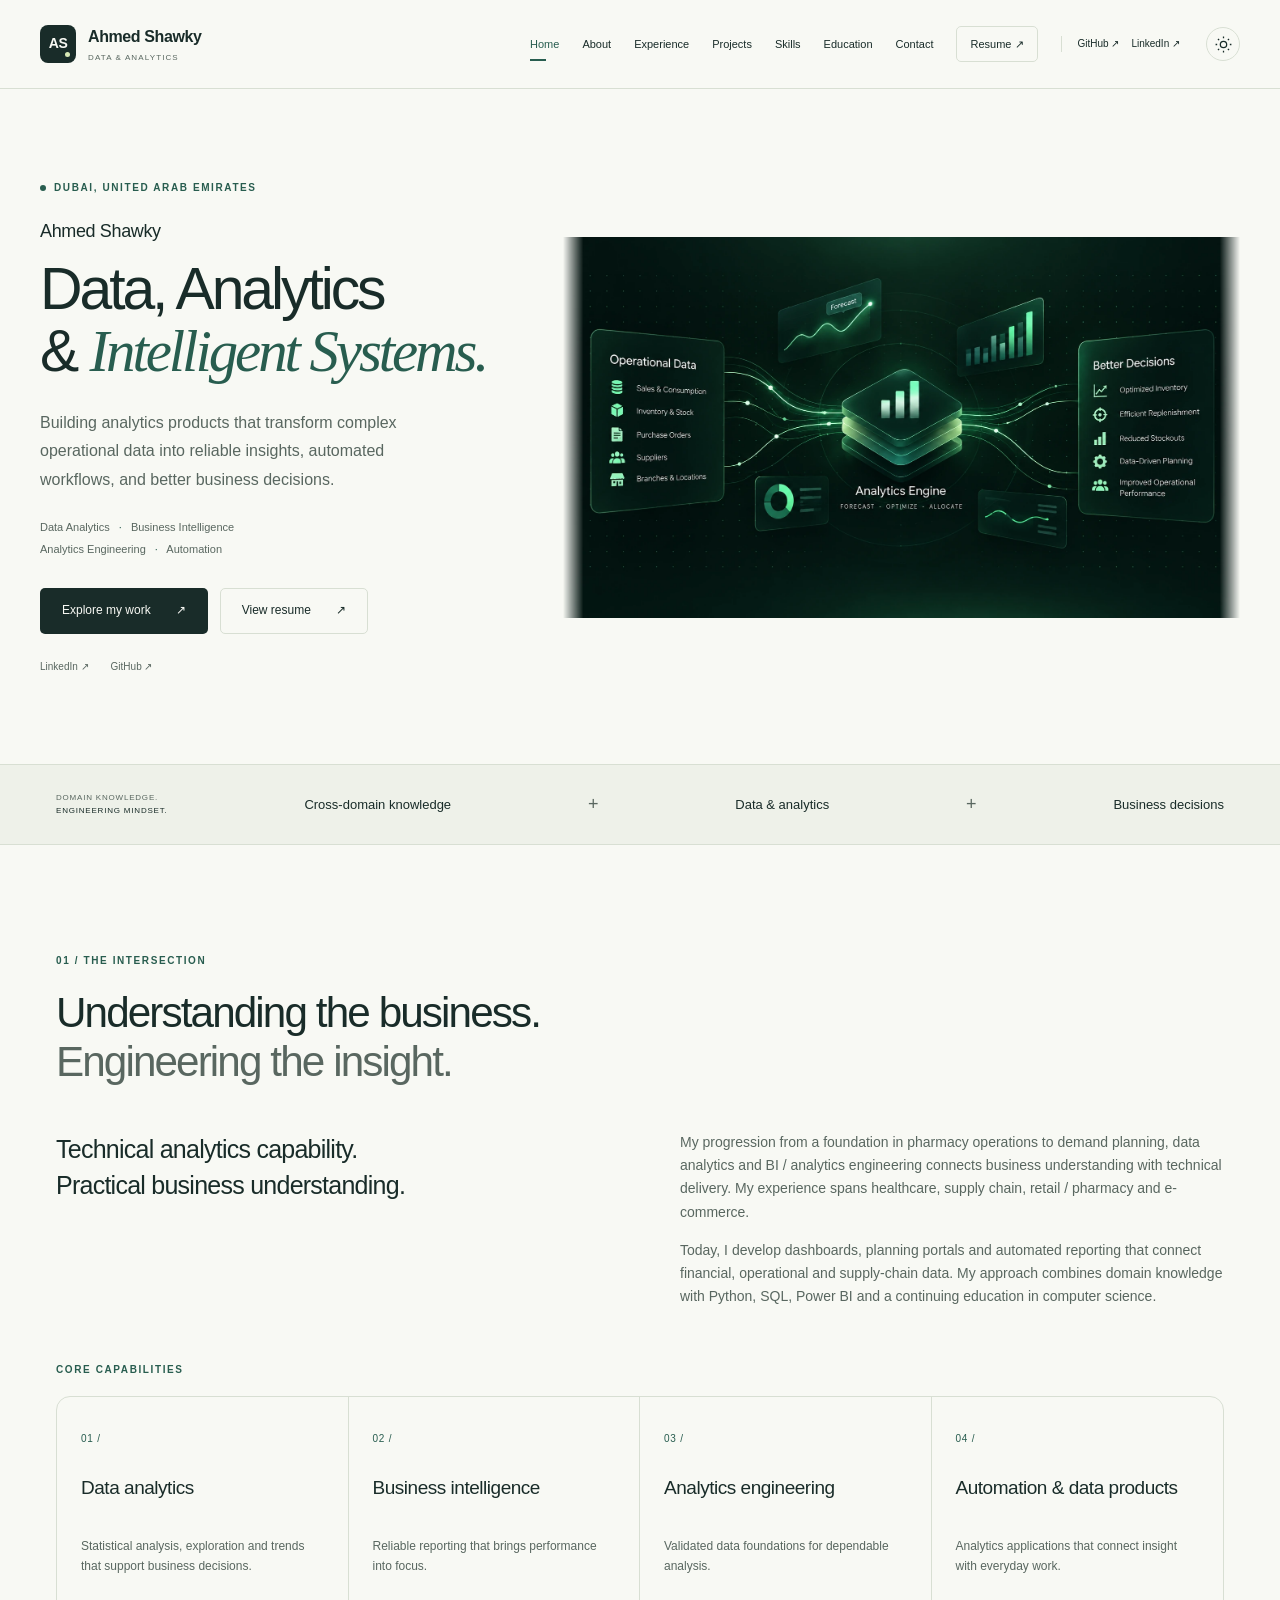
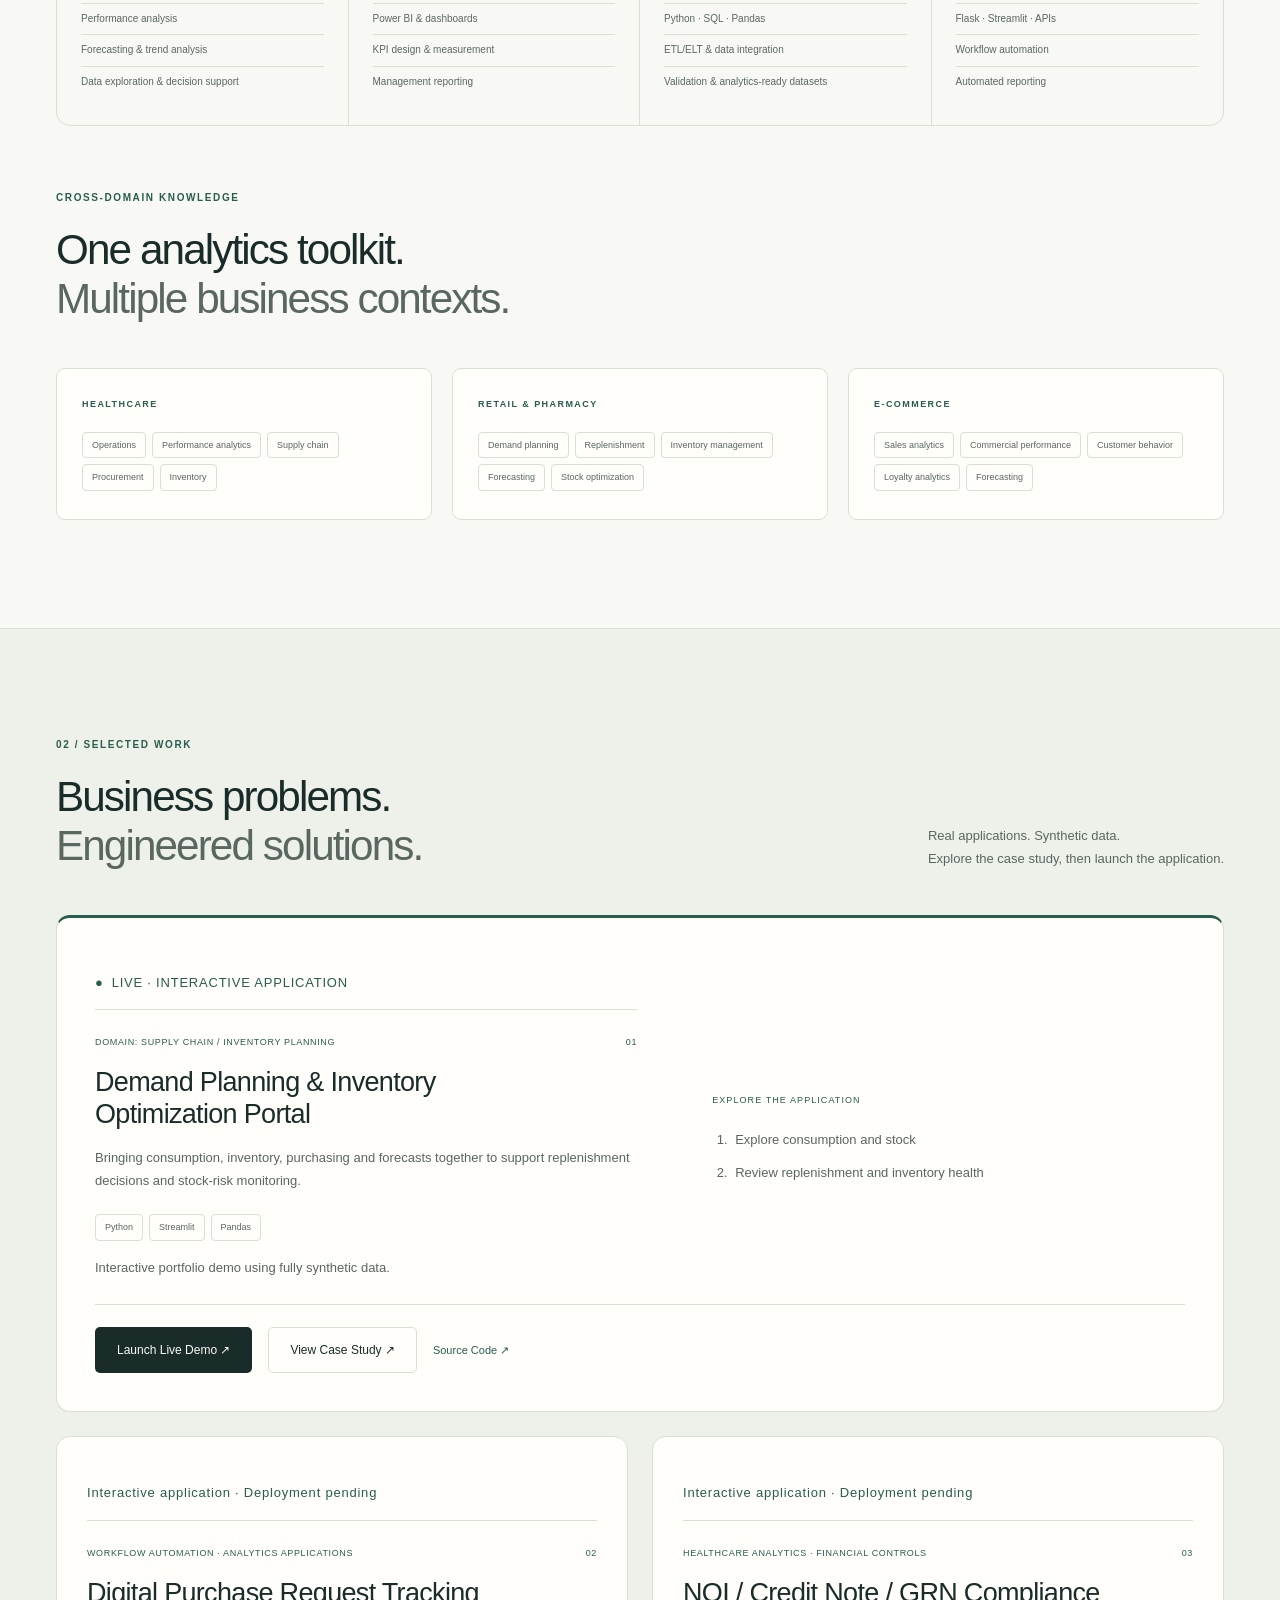
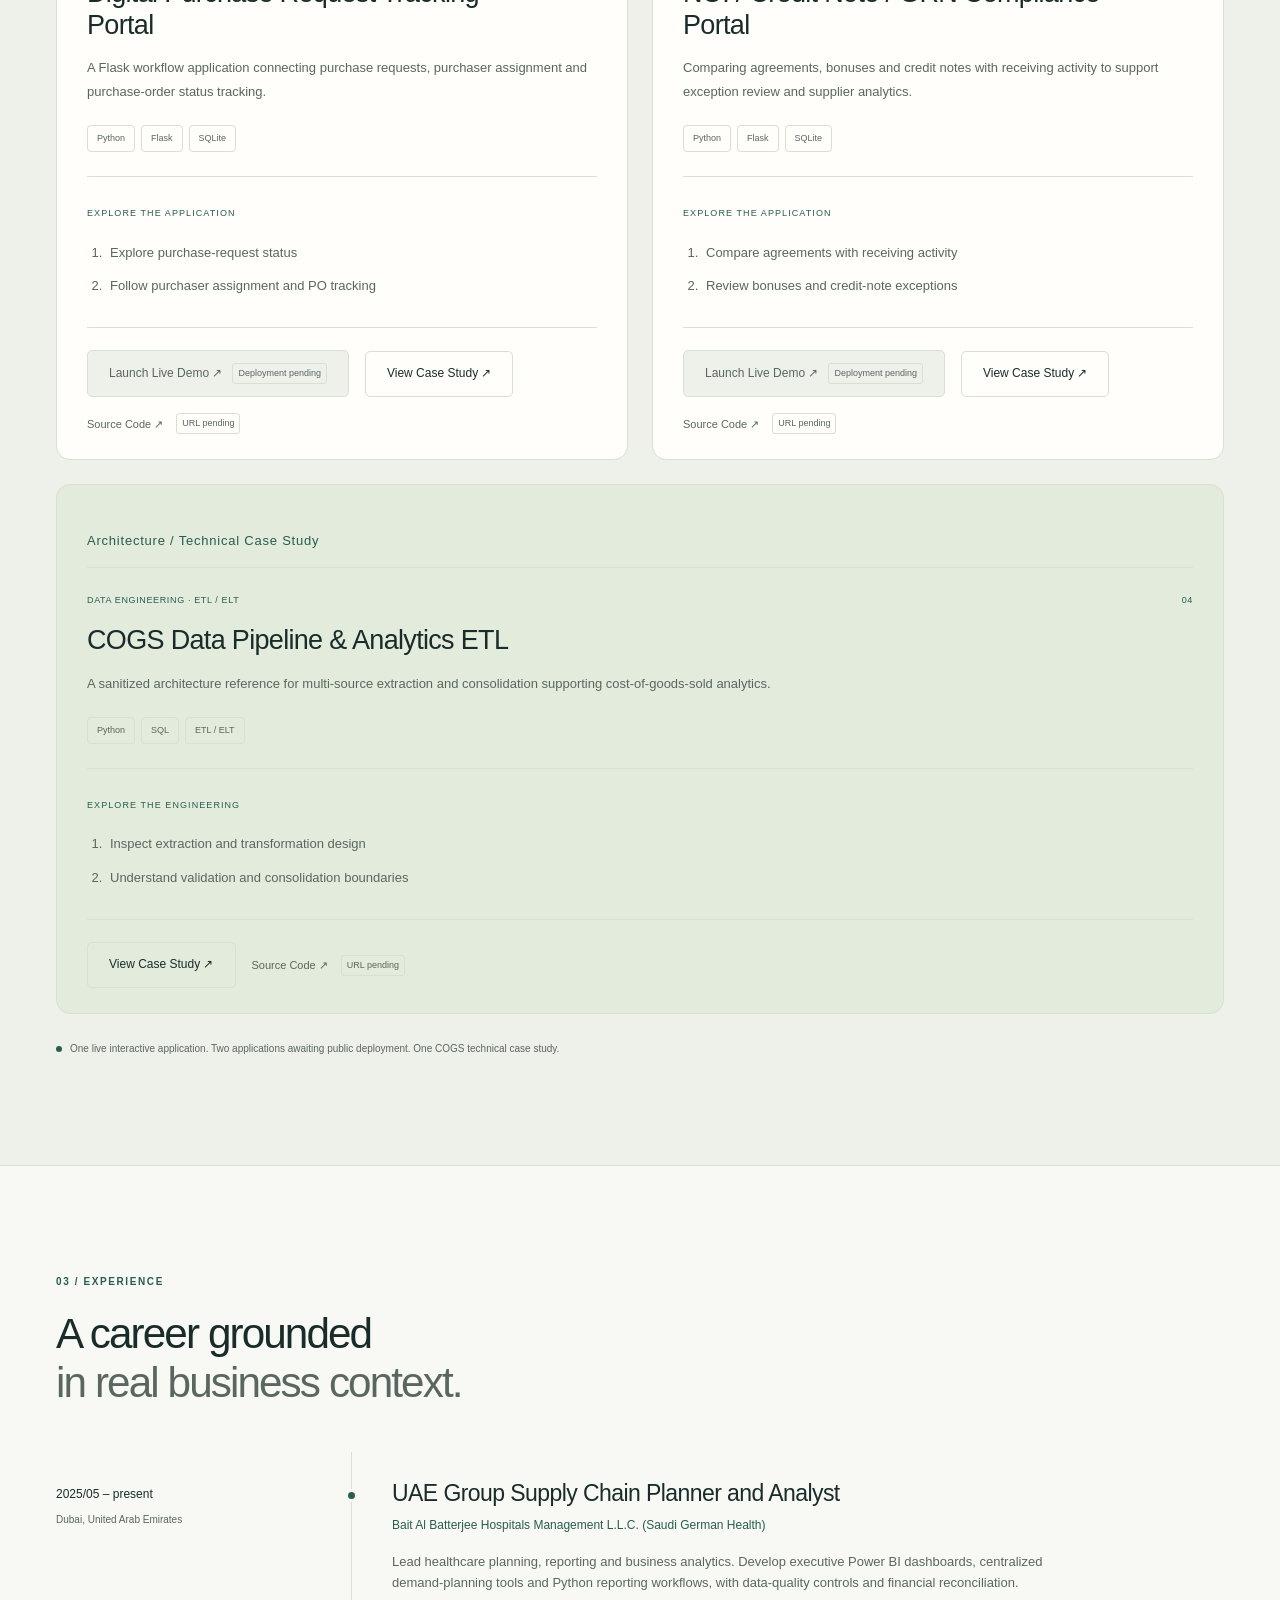
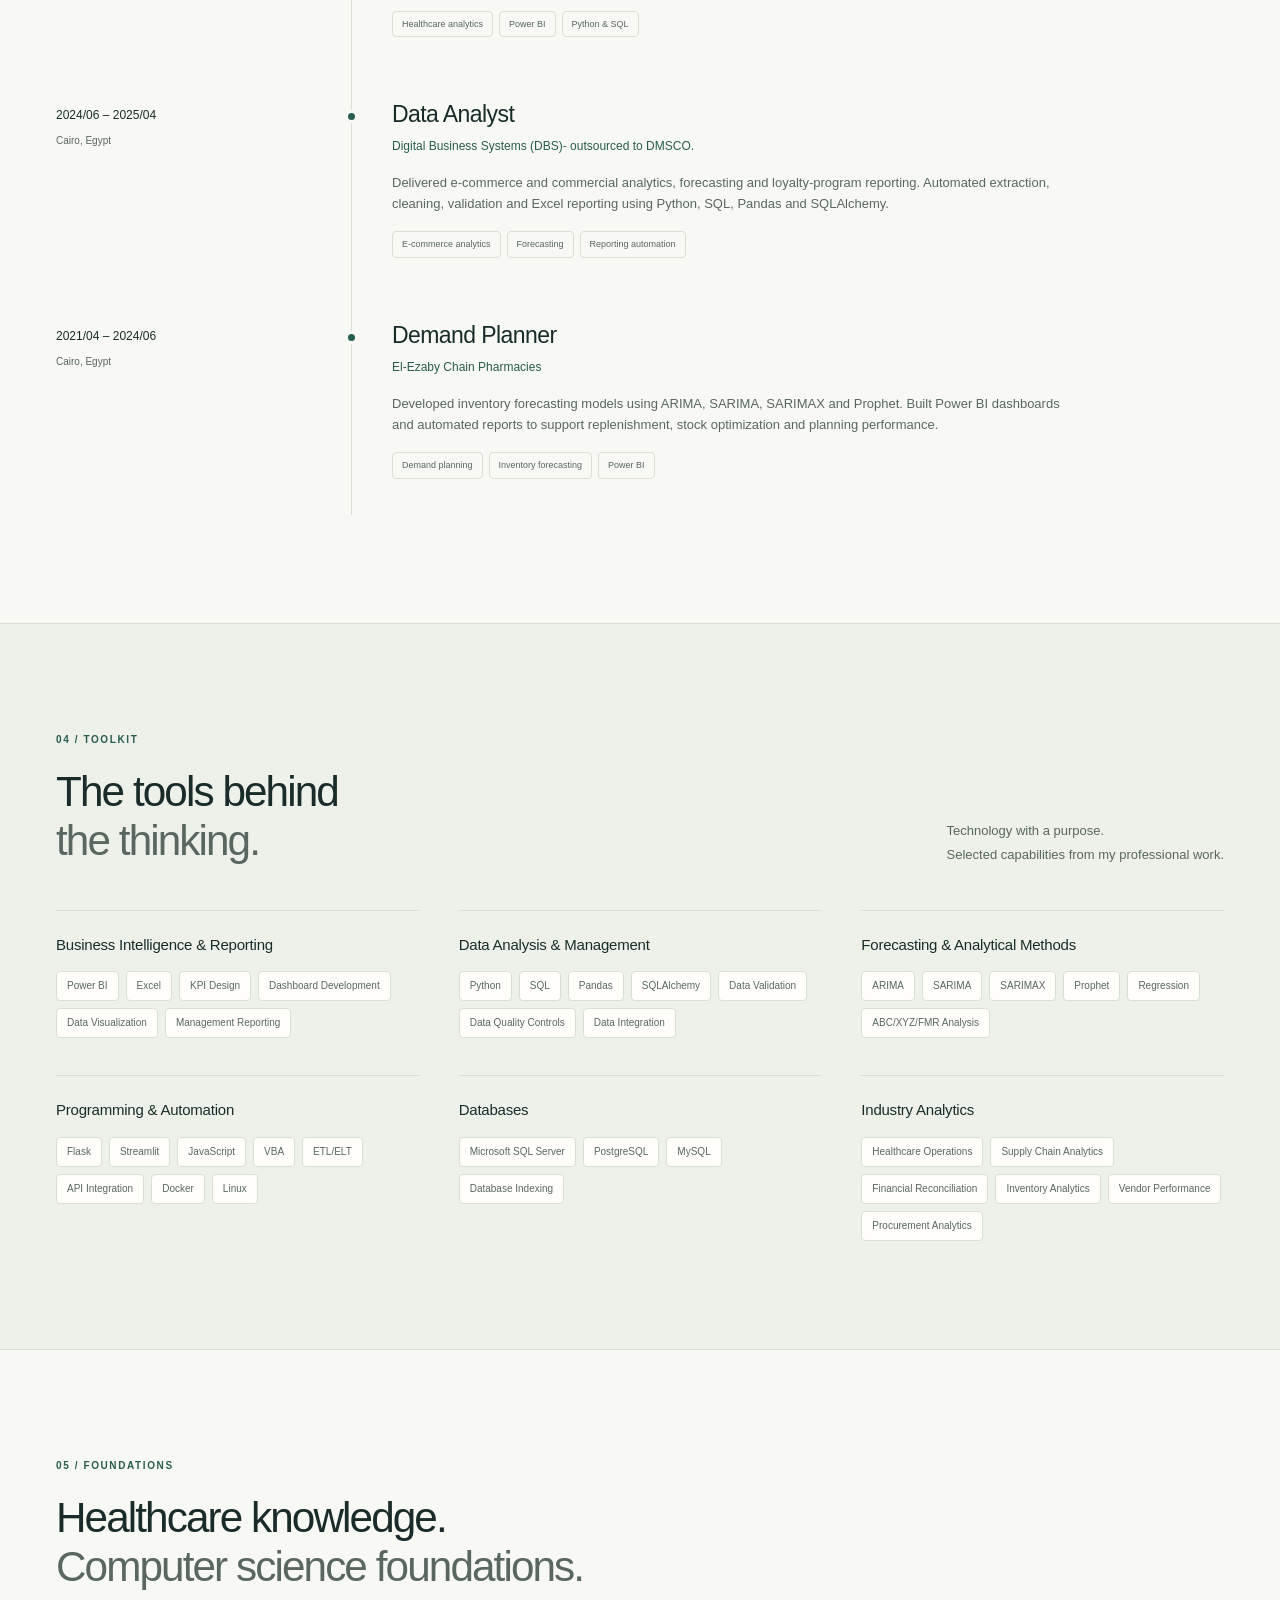
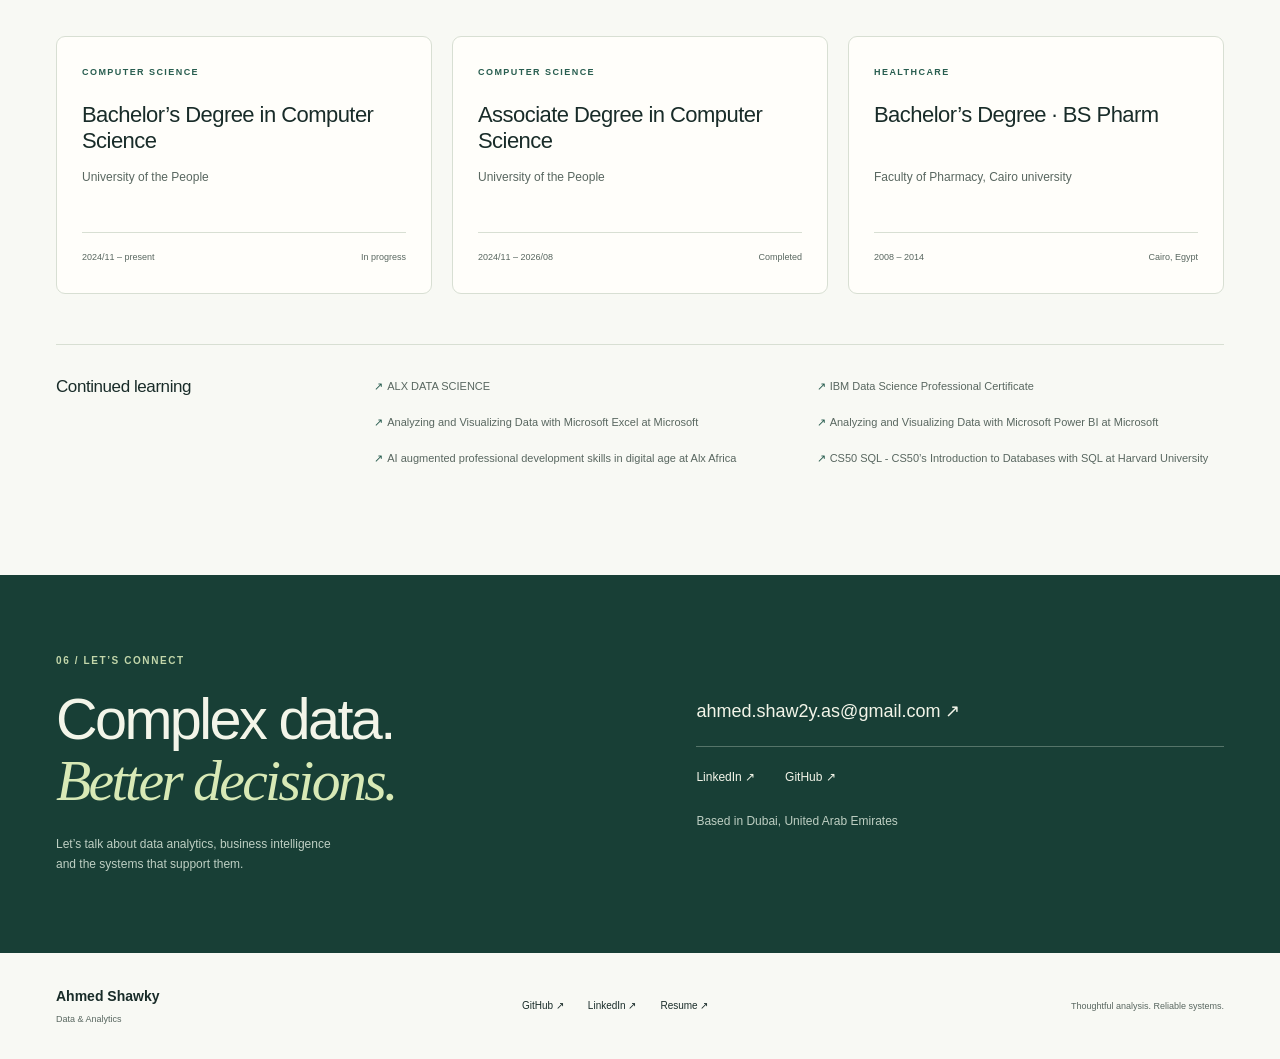
==== index.html @ 7a3a6484 "Initial public portfolio release" ====
<!doctype html>
<html lang="en"><head><meta charset="utf-8"><meta name="viewport" content="width=device-width, initial-scale=1"><meta name="color-scheme" content="light dark"><title>Ahmed Shawky | Data Analytics, BI &amp; Analytics Engineering</title><meta name="description" content="Data and analytics professional specializing in business intelligence, analytics engineering, automation and data products, with cross-domain experience across healthcare, supply chain, retail and e-commerce."><meta property="og:type" content="website"><meta property="og:title" content="Ahmed Shawky | Data Analytics, BI &amp; Analytics Engineering"><meta property="og:description" content="Data and analytics professional specializing in business intelligence, analytics engineering, automation and data products, with cross-domain experience across healthcare, supply chain, retail and e-commerce."><meta property="og:site_name" content="Ahmed Shawky — Data &amp; Analytics"><meta name="twitter:card" content="summary"><!-- Canonical and og:url are populated only when siteUrl is configured. --><link rel="icon" type="image/svg+xml" href="assets/images/favicon.svg"><link rel="stylesheet" href="assets/css/styles.css?v=hero-2"><script src="assets/js/config.js"></script><script src="assets/js/projects-config.js"></script><script defer src="assets/js/projects.js"></script><script src="assets/js/theme.js"></script><script defer src="assets/js/main.js"></script><noscript><style>@media(max-width:950px){.site-header{position:relative}.nav-wrap{flex-wrap:wrap;padding-block:16px}#primary-nav{display:flex;position:static;max-height:none;width:100%;border:0;padding:10px 0}.menu-toggle,.theme-toggle{display:none}}</style></noscript><link rel="canonical" href="https://ashaw2y1.github.io/ahmed-shawky-portfolio/"><meta property="og:url" content="https://ashaw2y1.github.io/ahmed-shawky-portfolio/"></head><body data-page="index.html"><a class="skip-link" href="#main">Skip to content</a><header class="site-header"><div class="nav-wrap"><a class="brand" href="index.html" aria-label="Ahmed Shawky home"><span class="brand-mark" aria-hidden="true">AS<span></span></span><span>Ahmed Shawky<span class="brand-caption">DATA &amp; ANALYTICS</span></span></a><button class="menu-toggle" aria-expanded="false" aria-controls="primary-nav">Menu <span aria-hidden="true">☰</span></button><nav id="primary-nav" aria-label="Main navigation"><a href="#home" data-nav="home">Home</a><a href="#about" data-nav="about">About</a><a href="#experience" data-nav="experience">Experience</a><a href="#projects" data-nav="projects">Projects</a><a href="#skills" data-nav="skills">Skills</a><a href="#education" data-nav="education">Education</a><a href="#contact" data-nav="contact">Contact</a><a class="nav-resume" href="assets/resume/Ahmed_Shawky.pdf" target="_blank" rel="noopener">Resume <span aria-hidden="true">↗</span><span class="sr-only"> (PDF, new tab)</span></a><div class="mobile-social"><a data-profile="github" href="https://github.com/ashaw2y1" target="_blank" rel="noopener noreferrer">GitHub ↗</a><a data-profile="linkedin" href="https://www.linkedin.com/in/ashaw2y/" target="_blank" rel="noopener noreferrer">LinkedIn ↗</a></div></nav><button class="theme-toggle" aria-label="Switch to dark mode" title="Switch to dark mode"><svg viewBox="0 0 24 24" width="19" height="19" fill="none" stroke="currentColor" stroke-width="1.6" aria-hidden="true"><circle cx="12" cy="12" r="4"/><path d="M12 2v2m0 16v2M2 12h2m16 0h2M5 5l1.5 1.5m11 11L19 19M5 19l1.5-1.5m11-11L19 5"/></svg></button></div></header><main id="main"><section id="home" class="hero container"><div class="hero-copy"><p class="eyebrow"><span></span> DUBAI, UNITED ARAB EMIRATES</p><h1>Ahmed Shawky<span>Data, Analytics<br>&amp; <em>Intelligent Systems.</em></span></h1><p class="hero-description">Building analytics products that transform complex operational data into reliable insights, automated workflows, and better business decisions.</p><p class="hero-specialties">Data Analytics <span>·</span> Business Intelligence<br>Analytics Engineering <span>·</span> Automation</p><div class="button-row"><a class="button primary" href="#projects">Explore my work <span aria-hidden="true">↗</span></a><a class="button secondary" href="assets/resume/Ahmed_Shawky.pdf" target="_blank" rel="noopener">View resume <span aria-hidden="true">↗</span><span class="sr-only"> (PDF, new tab)</span></a></div><div class="hero-social"><a data-profile="linkedin" href="https://www.linkedin.com/in/ashaw2y/" target="_blank" rel="noopener noreferrer">LinkedIn ↗</a><a data-profile="github" href="https://github.com/ashaw2y1" target="_blank" rel="noopener noreferrer">GitHub ↗</a></div></div><figure class="signal-panel analytics-visual"><img src="assets/images/analytics-engine-hero.webp" width="1672" height="941" alt="Operational data flowing through an analytics engine into forecasting, inventory optimization and better business decisions." decoding="async" fetchpriority="high"></figure></section><div class="focus-strip"><div class="container"><span>DOMAIN KNOWLEDGE.<br><strong>ENGINEERING MINDSET.</strong></span><p>Cross-domain knowledge</p><i>+</i><p>Data &amp; analytics</p><i>+</i><p>Business decisions</p></div></div>
<section id="about" class="section container"><div class="section-heading"><p class="eyebrow">01 / THE INTERSECTION</p><h2>Understanding the business.<br><span>Engineering the insight.</span></h2></div><div class="about-grid"><p class="lead">Technical analytics capability. Practical business understanding.</p><div><p>My progression from a foundation in pharmacy operations to demand planning, data analytics and BI / analytics engineering connects business understanding with technical delivery. My experience spans healthcare, supply chain, retail / pharmacy and e-commerce.</p><p>Today, I develop dashboards, planning portals and automated reporting that connect financial, operational and supply-chain data. My approach combines domain knowledge with Python, SQL, Power BI and a continuing education in computer science.</p></div></div><p class="eyebrow capability-label">CORE CAPABILITIES</p><div class="expertise-grid"><article class="expertise-card reveal"><span class="card-number">01 /</span><h3>Data analytics</h3><p>Statistical analysis, exploration and trends that support business decisions.</p><ul><li>Performance analysis</li><li>Forecasting & trend analysis</li><li>Data exploration & decision support</li></ul></article><article class="expertise-card reveal"><span class="card-number">02 /</span><h3>Business intelligence</h3><p>Reliable reporting that brings performance into focus.</p><ul><li>Power BI & dashboards</li><li>KPI design & measurement</li><li>Management reporting</li></ul></article><article class="expertise-card reveal"><span class="card-number">03 /</span><h3>Analytics engineering</h3><p>Validated data foundations for dependable analysis.</p><ul><li>Python · SQL · Pandas</li><li>ETL/ELT & data integration</li><li>Validation & analytics-ready datasets</li></ul></article><article class="expertise-card reveal"><span class="card-number">04 /</span><h3>Automation & data products</h3><p>Analytics applications that connect insight with everyday work.</p><ul><li>Flask · Streamlit · APIs</li><li>Workflow automation</li><li>Automated reporting</li></ul></article></div><div class="domain-section"><div class="section-heading"><p class="eyebrow">CROSS-DOMAIN KNOWLEDGE</p><h2>One analytics toolkit.<br><span>Multiple business contexts.</span></h2></div><div class="domain-grid"><article class="education-card reveal"><p class="eyebrow">Healthcare</p><ul class="tags" aria-label="Domain experience"><li>Operations</li><li>Performance analytics</li><li>Supply chain</li><li>Procurement</li><li>Inventory</li></ul></article><article class="education-card reveal"><p class="eyebrow">Retail &amp; pharmacy</p><ul class="tags" aria-label="Domain experience"><li>Demand planning</li><li>Replenishment</li><li>Inventory management</li><li>Forecasting</li><li>Stock optimization</li></ul></article><article class="education-card reveal"><p class="eyebrow">E-commerce</p><ul class="tags" aria-label="Domain experience"><li>Sales analytics</li><li>Commercial performance</li><li>Customer behavior</li><li>Loyalty analytics</li><li>Forecasting</li></ul></article></div></div></section><section id="projects" class="section work-section"><div class="container"><div class="section-heading heading-row"><div><p class="eyebrow">02 / SELECTED WORK</p><h2>Business problems.<br><span>Engineered solutions.</span></h2></div><p>Real applications. Synthetic data.<br>Explore the case study, then launch the application.</p></div><div class="project-grid"><article data-project="demandPlanning" class="project-card featured reveal"><div class="project-copy"><p class="demo-label" data-demo-status>LIVE · INTERACTIVE APPLICATION</p><div class="project-meta"><span>Domain: Supply chain / Inventory planning</span><span>01</span></div><h3><a data-project-name href="projects/demand-planning.html">Demand Planning & Inventory Optimization Portal</a></h3><p>Bringing consumption, inventory, purchasing and forecasts together to support replenishment decisions and stock-risk monitoring.</p><ul data-project-tech class="tags" aria-label="Technologies"><li>Python</li><li>Pandas</li><li>Streamlit</li><li>SQL</li></ul><div class="try-workflow"><span>EXPLORE THE APPLICATION</span><ol><li>Explore consumption and stock</li><li>Review replenishment and inventory health</li></ol></div><p class="availability-note">Interactive portfolio demo using fully synthetic data.</p><div class="demo-actions"><a class="button primary demo-launch" data-demo-launch aria-disabled="true" role="link" tabindex="0">Launch Live Demo <span class="pending">Deployment pending</span></a><a class="button secondary" href="projects/demand-planning.html">View Case Study ↗</a><a class="text-link" data-source-link aria-disabled="true" role="link" tabindex="0">Source Code <span class="pending">URL pending</span></a></div></div></article><article data-project="digitalPR" class="project-card  reveal"><div class="project-copy"><p class="demo-label" data-demo-status>Interactive application · Deployment pending</p><div class="project-meta"><span>Workflow automation · Analytics applications</span><span>02</span></div><h3><a data-project-name href="projects/digital-pr-tracker.html">Digital Purchase Request Tracking Portal</a></h3><p>A Flask workflow application connecting purchase requests, purchaser assignment and purchase-order status tracking.</p><ul data-project-tech class="tags" aria-label="Technologies"><li>Python</li><li>Flask</li><li>SQLAlchemy</li><li>SQLite demo</li></ul><div class="try-workflow"><span>EXPLORE THE APPLICATION</span><ol><li>Explore purchase-request status</li><li>Follow purchaser assignment and PO tracking</li></ol></div><div class="demo-actions"><a class="button primary demo-launch" data-demo-launch aria-disabled="true" role="link" tabindex="0">Launch Live Demo <span class="pending">Deployment pending</span></a><a class="button secondary" href="projects/digital-pr-tracker.html">View Case Study ↗</a><a class="text-link" data-source-link aria-disabled="true" role="link" tabindex="0">Source Code <span class="pending">URL pending</span></a></div></div></article><article data-project="noiPortal" class="project-card  reveal"><div class="project-copy"><p class="demo-label" data-demo-status>Interactive application · Deployment pending</p><div class="project-meta"><span>Healthcare analytics · Financial controls</span><span>03</span></div><h3><a data-project-name href="projects/noi-portal.html">NOI / Credit Note / GRN Compliance Portal</a></h3><p>Comparing agreements, bonuses and credit notes with receiving activity to support exception review and supplier analytics.</p><ul data-project-tech class="tags" aria-label="Technologies"><li>Python</li><li>Flask</li><li>SQL</li><li>SQLite demo</li></ul><div class="try-workflow"><span>EXPLORE THE APPLICATION</span><ol><li>Compare agreements with receiving activity</li><li>Review bonuses and credit-note exceptions</li></ol></div><div class="demo-actions"><a class="button primary demo-launch" data-demo-launch aria-disabled="true" role="link" tabindex="0">Launch Live Demo <span class="pending">Deployment pending</span></a><a class="button secondary" href="projects/noi-portal.html">View Case Study ↗</a><a class="text-link" data-source-link aria-disabled="true" role="link" tabindex="0">Source Code <span class="pending">URL pending</span></a></div></div></article><article data-project="cogsPipeline" class="project-card  reveal"><div class="project-copy"><p class="demo-label" data-demo-status>Architecture / Technical Case Study</p><div class="project-meta"><span>Data engineering · ETL / ELT</span><span>04</span></div><h3><a data-project-name href="projects/cogs-etl-pipeline.html">COGS Data Pipeline & Analytics ETL</a></h3><p>A sanitized architecture reference for multi-source extraction and consolidation supporting cost-of-goods-sold analytics.</p><ul data-project-tech class="tags" aria-label="Technologies"><li>Python</li><li>SQL Server</li><li>ETL / ELT</li></ul><div class="try-workflow"><span>EXPLORE THE ENGINEERING</span><ol><li>Inspect extraction and transformation design</li><li>Understand validation and consolidation boundaries</li></ol></div><div class="demo-actions"><a class="button primary demo-launch" data-demo-launch hidden aria-disabled="true" role="link" tabindex="0">Launch Live Demo <span class="pending">Deployment pending</span></a><a class="button secondary" href="projects/cogs-etl-pipeline.html">View Case Study ↗</a><a class="text-link" data-source-link aria-disabled="true" role="link" tabindex="0">Source Code <span class="pending">URL pending</span></a></div></div></article></div><p class="work-note"><span class="status-dot"></span> One live interactive application. Two applications awaiting public deployment. One COGS technical case study.</p></div></section>
<section id="experience" class="section container"><div class="section-heading"><p class="eyebrow">03 / EXPERIENCE</p><h2>A career grounded<br><span>in real business context.</span></h2></div><div class="timeline"><article class="timeline-item reveal"><div class="timeline-date">2025/05 – present<span>Dubai, United Arab Emirates</span></div><div class="timeline-content"><h3>UAE Group Supply Chain Planner and Analyst</h3><p class="employer">Bait Al Batterjee Hospitals Management L.L.C. (Saudi German Health)</p><p>Lead healthcare planning, reporting and business analytics. Develop executive Power BI dashboards, centralized demand-planning tools and Python reporting workflows, with data-quality controls and financial reconciliation.</p><ul class="tags" aria-label="Technologies"><li>Healthcare analytics</li><li>Power BI</li><li>Python &amp; SQL</li></ul></div></article><article class="timeline-item reveal"><div class="timeline-date">2024/06 – 2025/04<span>Cairo, Egypt</span></div><div class="timeline-content"><h3>Data Analyst</h3><p class="employer">Digital Business Systems (DBS)- outsourced to DMSCO.</p><p>Delivered e-commerce and commercial analytics, forecasting and loyalty-program reporting. Automated extraction, cleaning, validation and Excel reporting using Python, SQL, Pandas and SQLAlchemy.</p><ul class="tags" aria-label="Technologies"><li>E-commerce analytics</li><li>Forecasting</li><li>Reporting automation</li></ul></div></article><article class="timeline-item reveal"><div class="timeline-date">2021/04 – 2024/06<span>Cairo, Egypt</span></div><div class="timeline-content"><h3>Demand Planner</h3><p class="employer">El-Ezaby Chain Pharmacies</p><p>Developed inventory forecasting models using ARIMA, SARIMA, SARIMAX and Prophet. Built Power BI dashboards and automated reports to support replenishment, stock optimization and planning performance.</p><ul class="tags" aria-label="Technologies"><li>Demand planning</li><li>Inventory forecasting</li><li>Power BI</li></ul></div></article></div></section><section id="skills" class="section skills-section"><div class="container"><div class="section-heading heading-row"><div><p class="eyebrow">04 / TOOLKIT</p><h2>The tools behind<br><span>the thinking.</span></h2></div><p>Technology with a purpose.<br>Selected capabilities from my professional work.</p></div><div class="skills-grid"><article class="skill-group"><h3>Business Intelligence &amp; Reporting</h3><ul class="tags" aria-label="Technologies"><li>Power BI</li><li>Excel</li><li>KPI Design</li><li>Dashboard Development</li><li>Data Visualization</li><li>Management Reporting</li></ul></article><article class="skill-group"><h3>Data Analysis &amp; Management</h3><ul class="tags" aria-label="Technologies"><li>Python</li><li>SQL</li><li>Pandas</li><li>SQLAlchemy</li><li>Data Validation</li><li>Data Quality Controls</li><li>Data Integration</li></ul></article><article class="skill-group"><h3>Forecasting &amp; Analytical Methods</h3><ul class="tags" aria-label="Technologies"><li>ARIMA</li><li>SARIMA</li><li>SARIMAX</li><li>Prophet</li><li>Regression</li><li>ABC/XYZ/FMR Analysis</li></ul></article><article class="skill-group"><h3>Programming &amp; Automation</h3><ul class="tags" aria-label="Technologies"><li>Flask</li><li>Streamlit</li><li>JavaScript</li><li>VBA</li><li>ETL/ELT</li><li>API Integration</li><li>Docker</li><li>Linux</li></ul></article><article class="skill-group"><h3>Databases</h3><ul class="tags" aria-label="Technologies"><li>Microsoft SQL Server</li><li>PostgreSQL</li><li>MySQL</li><li>Database Indexing</li></ul></article><article class="skill-group"><h3>Industry Analytics</h3><ul class="tags" aria-label="Technologies"><li>Healthcare Operations</li><li>Supply Chain Analytics</li><li>Financial Reconciliation</li><li>Inventory Analytics</li><li>Vendor Performance</li><li>Procurement Analytics</li></ul></article></div></div></section><section id="education" class="section container"><div class="section-heading"><p class="eyebrow">05 / FOUNDATIONS</p><h2>Healthcare knowledge.<br><span>Computer science foundations.</span></h2></div><div class="education-grid"><article class="education-card reveal"><p class="eyebrow">COMPUTER SCIENCE</p><h3>Bachelor’s Degree in Computer Science</h3><p>University of the People</p><div><span>2024/11 – present</span><span>In progress</span></div></article><article class="education-card reveal"><p class="eyebrow">COMPUTER SCIENCE</p><h3>Associate Degree in Computer Science</h3><p>University of the People</p><div><span>2024/11 – 2026/08</span><span>Completed</span></div></article><article class="education-card reveal"><p class="eyebrow">HEALTHCARE</p><h3>Bachelor’s Degree · BS Pharm</h3><p>Faculty of Pharmacy, Cairo university</p><div><span>2008 – 2014</span><span>Cairo, Egypt</span></div></article></div><div class="certifications"><h3>Continued learning</h3><ul><li>ALX DATA SCIENCE</li><li>IBM Data Science Professional Certificate</li><li>Analyzing and Visualizing Data with Microsoft Excel at Microsoft</li><li>Analyzing and Visualizing Data with Microsoft Power BI at Microsoft</li><li>AI augmented professional development skills in digital age at Alx Africa</li><li>CS50 SQL - CS50’s Introduction to Databases with SQL at Harvard University</li></ul></div></section><section id="contact" class="contact-section"><div class="container contact-grid"><div><p class="eyebrow">06 / LET’S CONNECT</p><h2>Complex data.<br><em>Better decisions.</em></h2><p>Let’s talk about data analytics, business intelligence<br class="desktop-break"> and the systems that support them.</p></div><div class="contact-links"><a class="contact-email" data-email href="mailto:ahmed.shaw2y.as@gmail.com">ahmed.shaw2y.as@gmail.com <span aria-hidden="true">↗</span></a><div><a data-profile="linkedin" href="https://www.linkedin.com/in/ashaw2y/" target="_blank" rel="noopener noreferrer">LinkedIn ↗</a><a data-profile="github" href="https://github.com/ashaw2y1" target="_blank" rel="noopener noreferrer">GitHub ↗</a></div><p>Based in Dubai, United Arab Emirates</p></div></div></section></main><footer class="site-footer container"><a class="footer-name" href="index.html">Ahmed Shawky<span>Data &amp; Analytics</span></a><div class="footer-links"><a data-profile="github" href="https://github.com/ashaw2y1" target="_blank" rel="noopener noreferrer">GitHub ↗</a><a data-profile="linkedin" href="https://www.linkedin.com/in/ashaw2y/" target="_blank" rel="noopener noreferrer">LinkedIn ↗</a><a href="assets/resume/Ahmed_Shawky.pdf" target="_blank" rel="noopener">Resume ↗</a></div><p>Thoughtful analysis. Reliable systems.</p></footer><a class="back-top" href="#main" aria-label="Back to top">↑</a></body></html>
---- assets/css/styles.css ----
/* Shared design system. Native system fonts; no remote assets or dependencies. */
:root{--bg:#f8f9f4;--surface:#fffefa;--soft:#eef1e9;--ink:#192c29;--muted:#596760;--line:#d8dfd3;--accent:#285d4f;--accent-soft:#e2ebdc;--lime:#d8e9b6;--header:rgba(248,249,244,.96);--shadow:0 18px 42px rgba(26,53,38,.06);--radius:14px;color-scheme:light}
:root[data-theme=dark]{--bg:#111e1b;--surface:#172823;--soft:#1c2e27;--ink:#e9eee2;--muted:#afbeb3;--line:#34483c;--accent:#bad6aa;--accent-soft:#293f30;--lime:#d8e9b6;--header:rgba(17,30,27,.97);--shadow:0 18px 42px rgba(0,0,0,.15);color-scheme:dark}
*{box-sizing:border-box}html{scroll-behavior:smooth;scroll-padding-top:105px}body{margin:0;background:var(--bg);color:var(--ink);font-family:Arial,Helvetica,sans-serif;font-size:15px;line-height:1.65;-webkit-font-smoothing:antialiased}body,p,h1,h2,h3,ul,figure{margin:0}a{color:inherit;text-decoration:none}button{font:inherit;color:inherit;cursor:pointer}a,button{-webkit-tap-highlight-color:transparent}a:focus-visible,button:focus-visible{outline:3px solid var(--accent);outline-offset:5px;border-radius:3px}::selection{background:var(--accent);color:var(--bg)}img{max-width:100%;display:block}h1,h2,h3{font-weight:500;line-height:1.16;letter-spacing:-.045em}p{color:var(--muted)}h2{font-size:clamp(32px,3.3vw,46px)}h2>span{color:var(--muted)}h3{font-size:22px;letter-spacing:-.025em}em{font-family:Georgia,'Times New Roman',serif;font-weight:400}ul{padding:0;list-style:none}.container{width:min(1200px,calc(100% - 112px));margin-inline:auto}.section{padding-block:108px}.eyebrow{font-size:10px;letter-spacing:.16em;font-weight:700;text-transform:uppercase;color:var(--accent);line-height:1.6}.section-heading{margin-bottom:44px}.section-heading .eyebrow{margin-bottom:20px}.heading-row{display:flex;justify-content:space-between;align-items:flex-end;gap:28px}.heading-row>p{font-size:13px;line-height:1.8}.sr-only{position:absolute;width:1px;height:1px;padding:0;margin:-1px;overflow:hidden;clip:rect(0,0,0,0);white-space:nowrap;border:0}.skip-link{position:fixed;top:8px;left:12px;transform:translateY(-160%);z-index:100;background:var(--ink);color:var(--bg);padding:12px 18px}.skip-link:focus{transform:translateY(0)}
.site-header{position:sticky;top:0;z-index:30;background:var(--header);border-bottom:1px solid var(--line);backdrop-filter:blur(12px)}.nav-wrap{max-width:1440px;padding:0 40px;margin:auto;min-height:88px;display:flex;align-items:center;gap:26px}.brand{display:flex;align-items:center;gap:12px;white-space:nowrap;font-size:16px;font-weight:600;letter-spacing:-.025em}.brand-mark{font-size:14px;width:36px;height:38px;display:grid;place-content:center;background:var(--ink);color:var(--bg);position:relative;border-radius:8px}.brand-mark>span{position:absolute;width:5px;height:5px;background:var(--lime);bottom:6px;right:6px;border-radius:50%}.brand-caption{display:block;color:var(--muted);font-weight:400;letter-spacing:.14em;font-size:8px;margin-top:1px}#primary-nav{margin-left:auto;display:flex;align-items:center;gap:23px;font-size:11px}#primary-nav>a{padding:9px 0;position:relative}#primary-nav>a:hover,#primary-nav>a[aria-current]{color:var(--accent)}#primary-nav>a[aria-current]::after{content:'';position:absolute;bottom:1px;left:0;width:16px;height:2px;background:var(--accent)}#primary-nav .nav-resume{border:1px solid var(--line);padding:8px 13px;border-radius:5px}.theme-toggle{flex-shrink:0;border:1px solid var(--line);background:transparent;width:34px;height:34px;border-radius:50%;display:grid;place-content:center}.theme-toggle:hover{background:var(--accent-soft)}.menu-toggle{display:none}.mobile-social{display:flex;gap:12px;border-left:1px solid var(--line);padding-left:16px;font-size:10px}
.hero{min-height:650px;padding-top:91px;padding-bottom:88px;display:grid;grid-template-columns:1.12fr 1fr;gap:64px;align-items:center}.hero .eyebrow{display:flex;align-items:center;gap:8px;margin-bottom:25px}.hero .eyebrow>span,.status-dot{display:inline-block;width:6px;height:6px;background:var(--accent);border-radius:50%;flex-shrink:0}.hero h1{font-size:18px;letter-spacing:-.02em}.hero h1>span{display:block;font-size:clamp(42px,4.6vw,64px);letter-spacing:-.052em;line-height:1.06;margin-top:16px}.hero h1 em{color:var(--accent)}.hero-description{font-size:16px;max-width:420px;line-height:1.8;margin-top:25px}.hero-specialties{font-size:11px;line-height:2;color:var(--muted);margin-top:21px}.hero-specialties span{padding-inline:6px;color:var(--accent)}.button-row{display:flex;gap:12px;flex-wrap:wrap;margin-top:28px}.button{min-height:46px;display:inline-flex;align-items:center;justify-content:center;gap:25px;padding:12px 21px;border:1px solid transparent;border-radius:5px;font-size:12px;transition:background .2s,transform .2s}.button:hover{transform:translateY(-2px)}.primary{color:var(--bg);background:var(--ink)}.primary:hover{background:var(--accent)}.secondary{border-color:var(--line)}.secondary:hover{background:var(--soft)}.hero-social{display:flex;gap:22px;font-size:10px;color:var(--muted);margin-top:25px}.hero-social a:hover,.footer-links a:hover{text-decoration:underline;text-underline-offset:5px}.signal-panel{border:1px solid var(--line);border-radius:12px;background:radial-gradient(ellipse at 70% 20%,var(--accent-soft),transparent 75%);box-shadow:var(--shadow);transform:translateY(6px)}.panel-top{display:flex;align-items:center;gap:8px;font-size:8px;letter-spacing:.1em;margin:20px 22px;color:var(--muted)}.panel-top>span:last-child{margin-left:auto}.signal-stage{height:330px;position:relative;overflow:hidden;background-image:radial-gradient(var(--line) .8px,transparent .8px);background-size:20px 20px}.signal-lines{position:absolute;inset:0;width:100%;height:100%;color:var(--accent);opacity:.55}.signal-node{position:absolute;background:var(--surface);border:1px solid var(--line);padding:15px 19px;border-radius:8px;font-size:12px;box-shadow:var(--shadow)}.signal-node>span{display:block;font-size:8px;color:var(--muted);margin-top:4px}.node-source{top:54px;left:24px}.node-insight{bottom:51px;right:20px}.signal-core{position:absolute;top:45%;left:44%;font-size:18px;font-weight:500;text-align:center;line-height:1.2}.signal-core>span{display:block;font-size:6px;letter-spacing:.11em;margin-top:3px}.signal-small{position:absolute;bottom:28px;left:24px;font-size:7px;letter-spacing:.15em;color:var(--muted)}.orbit{position:absolute;border:1px solid var(--line);border-radius:50%;height:240px;width:240px;top:46px;left:25%;opacity:.4}.orbit-two{height:310px;width:310px;top:11px;left:17.5%}.panel-flow{display:flex;align-items:center;justify-content:space-between;border-top:1px solid var(--line);padding:18px 22px;font-size:9px;color:var(--muted)}.panel-flow b{font-size:8px;font-weight:400;display:block;color:var(--accent);margin-bottom:3px}.panel-flow i{font-style:normal;color:var(--accent)}.focus-strip{border-block:1px solid var(--line);background:var(--soft);padding:25px 0}.focus-strip>.container{display:flex;align-items:center;justify-content:space-between;gap:20px}.focus-strip span{font-size:8px;line-height:1.7;letter-spacing:.1em;color:var(--muted)}.focus-strip strong{font-weight:500;color:var(--ink)}.focus-strip p{font-size:13px;color:var(--ink)}.focus-strip i{font-size:18px;font-weight:300;font-style:normal;color:var(--muted)}
.about-grid{display:grid;grid-template-columns:1fr 1fr;gap:80px;margin-bottom:54px}.about-grid .lead{font-size:25px;line-height:1.45;color:var(--ink);max-width:355px;letter-spacing:-.03em}.about-grid>div{font-size:14px}.about-grid p+p{margin-top:15px}.expertise-grid{display:grid;grid-template-columns:repeat(4,1fr);gap:0;border:1px solid var(--line);border-radius:var(--radius);overflow:hidden}.expertise-card{padding:28px 24px;border-right:1px solid var(--line)}.expertise-card:last-child{border:0}.card-number{font-size:10px;color:var(--accent);letter-spacing:.08em}.expertise-card h3{font-size:19px;margin-top:27px;min-height:45px}.expertise-card p{font-size:12px;line-height:1.7;margin-top:14px;min-height:44px}.expertise-card ul{margin-top:23px}.expertise-card li{font-size:10px;color:var(--muted);padding:7px 0;border-top:1px solid var(--line)}
.work-section{background:var(--soft);border-block:1px solid var(--line)}.project-grid{display:grid;grid-template-columns:1fr 1fr;gap:24px}.project-card{background:var(--surface);border:1px solid var(--line);border-radius:var(--radius);overflow:hidden;transition:transform .25s,box-shadow .25s}.project-card:hover{transform:translateY(-4px);box-shadow:var(--shadow)}.project-card.featured{grid-column:1/-1;display:grid;grid-template-columns:1.03fr 1fr;align-items:stretch}.project-card.featured .project-visual{display:flex;flex-direction:column;justify-content:center;background:#e9eee5;border-bottom:0;border-right:1px solid var(--line)}.project-visual{background:#e9eee5;overflow:hidden;border-bottom:1px solid var(--line)}.project-visual img{width:100%;height:auto}.project-visual figcaption{display:flex;justify-content:space-between;gap:8px;font-size:8px;letter-spacing:.04em;padding:11px 22px;color:#52675b;border-top:1px solid #d8e0d4}.project-visual figcaption>span:first-child{font-weight:600}.project-copy{padding:29px 30px 25px}.project-meta{display:flex;justify-content:space-between;gap:12px;font-size:9px;color:var(--accent);text-transform:uppercase;letter-spacing:.07em;margin-bottom:16px}.project-copy h3{font-size:27px;line-height:1.2;max-width:440px}.project-copy h3 a:hover{text-decoration:underline;text-decoration-thickness:1px;text-underline-offset:5px}.project-copy>p{font-size:13px;line-height:1.8;margin-top:15px}.tags{display:flex;flex-wrap:wrap;gap:6px;margin-top:22px}.tags li{font-size:9px;line-height:1.4;padding:6px 9px;border:1px solid var(--line);border-radius:4px;color:var(--muted)}.project-actions{display:flex;justify-content:space-between;gap:14px;align-items:center;border-top:1px solid var(--line);padding-top:22px;margin-top:27px;flex-wrap:wrap}.text-link{font-size:11px;display:inline-flex;align-items:center;gap:13px;color:var(--accent)}.text-link[href]:hover{text-decoration:underline;text-underline-offset:5px}.repository[aria-disabled=true]{color:var(--muted);cursor:default;font-size:9px;gap:7px}.pending{font-size:8px;border:1px solid var(--line);border-radius:3px;padding:2px 5px}.project-card:last-child:not(.featured){background:var(--accent-soft)}.work-note{display:flex;align-items:center;gap:8px;font-size:10px;line-height:1.7;margin-top:26px}
.timeline{margin-top:20px}.timeline-item{display:grid;grid-template-columns:260px 1fr;gap:35px}.timeline-date{font-size:12px;padding-top:33px;color:var(--ink)}.timeline-date>span{display:block;font-size:10px;margin-top:7px;color:var(--muted)}.timeline-content{border-left:1px solid var(--line);padding:28px 0 36px 40px;position:relative}.timeline-content:before{content:'';width:7px;height:7px;border:3px solid var(--bg);background:var(--accent);border-radius:50%;position:absolute;left:-7px;top:37px}.timeline-content h3{font-size:23px}.timeline-content .employer{font-size:12px;color:var(--accent);margin:9px 0 15px}.timeline-content>p{font-size:13px;max-width:670px}.timeline-content .tags{margin-top:17px}.skills-section{border-block:1px solid var(--line);background:var(--soft)}.skills-grid{display:grid;grid-template-columns:repeat(3,1fr);gap:37px 40px}.skill-group{border-top:1px solid var(--line);padding-top:25px}.skill-group h3{font-size:15px;letter-spacing:-.015em}.skill-group .tags{margin-top:18px;gap:7px}.skill-group .tags li{background:var(--surface);font-size:10px;padding:7px 10px}.education-grid{display:grid;grid-template-columns:repeat(3,1fr);gap:20px}.education-card{padding:28px 25px;border:1px solid var(--line);border-radius:9px;background:var(--surface)}.education-card .eyebrow{font-size:9px}.education-card h3{font-size:22px;margin:23px 0 13px;min-height:53px}.education-card>p:not(.eyebrow){font-size:12px;min-height:40px}.education-card>div{display:flex;justify-content:space-between;gap:8px;font-size:9px;color:var(--muted);border-top:1px solid var(--line);margin-top:24px;padding-top:17px;flex-wrap:wrap}.certifications{display:grid;grid-template-columns:1fr 3fr;gap:35px;margin-top:50px;padding-top:32px;border-top:1px solid var(--line)}.certifications h3{font-size:17px}.certifications ul{display:grid;grid-template-columns:1fr 1fr;gap:18px 35px}.certifications li{font-size:11px;color:var(--muted);padding-left:13px;position:relative}.certifications li:before{content:'↗';position:absolute;left:0;color:var(--accent)}.contact-section{background:#183f36;color:#f3f5e9;padding:78px 0}.contact-grid{display:grid;grid-template-columns:1.1fr 1fr;align-items:center;gap:60px}.contact-section .eyebrow{color:#c2d6aa;margin-bottom:20px}.contact-section h2{font-size:clamp(42px,4.5vw,61px);line-height:1.06}.contact-section em{color:#d8e9b6}.contact-section p:not(.eyebrow){color:#becfc3;font-size:12px;margin-top:24px}.contact-links>a{display:flex;justify-content:space-between;gap:15px;font-size:18px;padding-bottom:20px;border-bottom:1px solid #557469;overflow-wrap:anywhere}.contact-links>div{display:flex;gap:30px;font-size:12px;margin-top:21px}.contact-links a:hover{color:#d8e9b6}.site-footer{display:flex;align-items:center;justify-content:space-between;gap:30px;padding-block:32px}.footer-name{font-size:14px;font-weight:600}.footer-name span{display:block;font-size:9px;font-weight:400;color:var(--muted);margin-top:4px}.footer-links{display:flex;gap:24px;font-size:10px}.site-footer>p{font-size:9px}.back-top{position:fixed;right:20px;bottom:20px;z-index:25;width:36px;height:36px;border:1px solid var(--line);background:var(--surface);display:grid;place-content:center;border-radius:50%;box-shadow:var(--shadow);opacity:0;visibility:hidden;transition:opacity .2s}.back-top.visible{opacity:1;visibility:visible}
.case-hero{padding-top:45px;padding-bottom:55px;max-width:1000px}.breadcrumb{font-size:11px;color:var(--muted);display:inline-block;margin-bottom:50px}.breadcrumb span{margin-left:10px;color:var(--accent)}.case-hero>.eyebrow{margin-bottom:22px}.case-hero h1{font-size:clamp(39px,5vw,65px);max-width:900px;line-height:1.1}.case-deck{font-size:20px;margin-top:23px;max-width:670px;letter-spacing:-.02em}.case-hero .tags{margin-top:28px}.case-status{font-size:10px;color:var(--muted);margin-top:22px;display:flex;align-items:center;gap:8px}.case-preview{max-width:1000px}.case-preview .project-visual{border:1px solid var(--line);border-radius:12px}.case-preview img{max-height:460px;object-fit:contain}.case-body{display:grid;grid-template-columns:200px minmax(0,1fr);gap:70px;padding-top:80px;max-width:1100px}.case-nav{position:sticky;top:125px;height:max-content}.case-nav p{font-size:9px;margin-bottom:17px}.case-nav a{font-size:11px;color:var(--muted);display:block;padding-block:8px}.case-nav a:hover{color:var(--accent)}.case-section{padding-bottom:64px;margin-bottom:40px;border-bottom:1px solid var(--line)}.case-section>.eyebrow{margin-bottom:20px}.case-section>h2{font-size:34px;margin-bottom:24px;line-height:1.2}.case-section>p:not(.eyebrow){font-size:15px;line-height:1.9}.architecture{background:var(--soft);border:1px solid var(--line);padding:24px;border-radius:10px}.architecture ol{margin:0;padding:0;list-style:none;display:grid;grid-template-columns:1fr;gap:22px}.architecture li{background:var(--surface);border:1px solid var(--line);padding:16px 20px;position:relative;border-radius:5px;display:flex;align-items:center;gap:20px}.architecture li:not(:last-child):after{content:'↓';position:absolute;right:50%;bottom:-24px;color:var(--accent)}.architecture li span{display:block;font-size:9px;color:var(--accent)}.architecture strong{font-size:11px;font-weight:500;display:block;line-height:1.5}.architecture figcaption{font-size:11px;line-height:1.8;color:var(--muted);margin-top:25px}.component-grid{display:grid;grid-template-columns:1fr 1fr;gap:28px}.component-grid article{border-top:1px solid var(--line);padding-top:20px}.component-grid h3{font-size:19px;margin:13px 0}.component-grid p{font-size:13px;line-height:1.8}.logic-list article{display:flex;gap:22px;padding:23px 0;border-top:1px solid var(--line)}.logic-list article>span{color:var(--accent)}.logic-list h3{font-size:18px;margin-bottom:10px}.logic-list p{font-size:13px;line-height:1.8}.screenshot-grid{display:grid;grid-template-columns:1fr 1fr;gap:18px;margin-top:24px}.capture-placeholder{min-height:200px;display:flex;flex-direction:column;align-items:center;justify-content:center;text-align:center;border:1px dashed var(--line);border-radius:8px;padding:24px;background:var(--soft)}.capture-icon{font-size:30px;color:var(--accent);margin-bottom:16px}.capture-placeholder h3{font-size:15px}.capture-placeholder p{font-size:10px;margin-top:10px}.demo-note{padding:26px;background:var(--accent-soft);border-left:3px solid var(--accent);border-radius:0 6px 6px 0}.demo-note strong{font-size:13px}.demo-note p{font-size:13px;margin-top:10px;line-height:1.8}.case-section>.privacy-note{font-size:12px!important;margin-top:20px}.repo-block{margin-top:35px;border:1px solid var(--line);border-radius:8px;padding:27px}.repo-block h3{font-size:22px}.repo-block p{font-size:12px;margin-block:14px 21px}.next-project{max-width:1100px;padding-bottom:65px}.next-project a{font-size:28px;line-height:1.4;display:flex;justify-content:space-between;gap:25px;margin-top:18px;letter-spacing:-.03em}.next-project a:hover{color:var(--accent)}.not-found{min-height:65vh;display:flex;flex-direction:column;align-items:flex-start;justify-content:center;padding-block:80px}.not-found h1{font-size:clamp(48px,7vw,80px);margin-top:25px}.not-found p:not(.eyebrow){margin-top:25px}.not-found .button{margin-top:30px}.reveal{transition:opacity .55s ease,transform .55s ease}.reveal.will-reveal{opacity:0;transform:translateY(15px)}
@media(min-width:1100px){.project-card:last-child:not(.featured){grid-column:1/-1;display:grid;grid-template-columns:.8fr 1.2fr;align-items:center}.project-card:last-child:not(.featured) .project-visual{border-bottom:0;border-right:1px solid var(--line)}}
@media(max-width:1150px){.nav-wrap{padding-inline:25px;gap:19px}#primary-nav{gap:15px}.container{width:calc(100% - 70px)}.hero{gap:36px}.expertise-card{padding:25px 19px}.case-body{gap:40px;grid-template-columns:165px minmax(0,1fr)}}
@media(max-width:950px){.nav-wrap{min-height:76px}.menu-toggle{margin-left:auto;display:flex;gap:12px;align-items:center;border:1px solid var(--line);border-radius:5px;padding:6px 11px;background:transparent;font-size:12px}#primary-nav{position:absolute;top:76px;left:0;right:0;background:var(--bg);padding:20px 35px 28px;display:none;flex-direction:column;align-items:stretch;gap:1px;border-bottom:1px solid var(--line);max-height:calc(100dvh - 76px);overflow-y:auto;font-size:14px}#primary-nav.open{display:flex}#primary-nav>a{padding:10px 0}#primary-nav .nav-resume{margin-top:12px;text-align:center}.mobile-social{display:flex;gap:25px;padding:18px 0 0;border:0;font-size:12px}.hero{padding-block:65px;grid-template-columns:1.05fr 1fr;gap:20px;min-height:600px}.hero h1>span{font-size:45px}.hero-description{font-size:14px}.signal-panel{min-width:0}.signal-stage{height:290px}.signal-node{padding:12px;font-size:10px}.node-source{left:13px}.node-insight{right:13px}.signal-node>span{font-size:7px}.panel-top{font-size:7px;margin:17px 15px}.panel-flow{padding:15px;font-size:8px}.expertise-grid{grid-template-columns:1fr 1fr}.expertise-card:nth-child(2){border-right:0}.expertise-card:nth-child(-n+2){border-bottom:1px solid var(--line)}.expertise-card h3{min-height:0}.expertise-card p{min-height:0}.about-grid{gap:35px}.section{padding-block:80px}.project-card.featured{display:block}.skills-grid{grid-template-columns:1fr 1fr}.timeline-item{grid-template-columns:180px 1fr;gap:20px}.education-grid{gap:12px}.education-card{padding:24px 18px}.education-card h3{font-size:20px;min-height:68px}.contact-grid{gap:30px}.contact-email{font-size:15px!important}.site-footer>p{display:none}.case-body{grid-template-columns:1fr;max-width:760px}.case-nav{position:static;display:flex;flex-wrap:wrap;gap:4px 20px;border-bottom:1px solid var(--line);padding-bottom:24px}.case-nav p{width:100%;margin-bottom:4px}.case-section>h2{font-size:32px}}
@media(max-width:680px){html{scroll-padding-top:96px}.container{width:calc(100% - 40px)}.nav-wrap{padding-inline:20px;gap:12px}.brand{font-size:14px;gap:9px}.brand-mark{width:32px;height:34px}.brand-caption{font-size:7px}.hero{grid-template-columns:1fr;gap:44px;padding-top:49px;padding-bottom:44px}.hero h1>span{font-size:clamp(41px,10.5vw,63px)}.hero .eyebrow{font-size:9px;margin-bottom:22px}.hero-description{font-size:15px;max-width:440px}.hero-specialties{font-size:10px}.signal-panel{max-width:500px;width:100%;transform:none}.signal-stage{height:260px}.signal-lines{transform:scale(1.08)}.signal-core{top:44%;left:45%}.orbit-one{height:200px;width:200px;left:25%;top:30px}.orbit-two{height:250px;width:250px;left:18%;top:5px}.node-source{top:28px;left:23px}.node-insight{bottom:35px;right:23px}.panel-top{font-size:8px;margin:17px 20px}.panel-flow{padding:15px 20px;font-size:9px}.signal-small{font-size:6px;bottom:20px}.focus-strip{padding-block:21px}.focus-strip>.container{flex-wrap:wrap;gap:12px;justify-content:space-between}.focus-strip span{width:100%;font-size:7px;display:flex;gap:5px}.focus-strip span br{display:none}.focus-strip p{font-size:9px}.focus-strip i{font-size:12px}.section{padding-block:65px}.section-heading{margin-bottom:31px}.section-heading .eyebrow{font-size:9px;margin-bottom:16px}h2{font-size:34px}.about-grid{grid-template-columns:1fr;gap:20px;margin-bottom:34px}.about-grid .lead{font-size:22px;max-width:100%}.about-grid>div{font-size:13px}.expertise-card{padding:23px 17px}.expertise-card h3{font-size:18px;margin-top:20px;min-height:42px}.expertise-card p{font-size:11px;min-height:56px}.expertise-card li{font-size:9px}.heading-row{display:block}.heading-row>p{margin-top:20px;font-size:12px}.project-grid{grid-template-columns:1fr;gap:20px}.project-card.featured{grid-column:auto}.project-copy{padding:25px 22px}.project-copy h3{font-size:25px}.project-meta{font-size:8px;line-height:1.7}.project-visual figcaption{font-size:7px;padding:10px 15px}.project-actions{gap:17px}.work-note{align-items:flex-start;font-size:9px}.work-note .status-dot{margin-top:5px}.timeline-item{grid-template-columns:1fr;gap:9px;border-left:1px solid var(--line);padding-left:24px;position:relative;padding-bottom:35px}.timeline-date{padding-top:0}.timeline-date>span{display:inline-block;margin:0 0 0 10px;font-size:9px}.timeline-content{padding:6px 0 0;border:0;position:static}.timeline-content:before{top:4px}.timeline-content h3{font-size:23px}.timeline-content .employer{font-size:11px}.timeline-content>p{font-size:12px}.skills-grid{gap:30px 23px}.skill-group h3{font-size:15px;line-height:1.4;min-height:42px}.skill-group .tags{gap:5px;margin-top:12px}.skill-group .tags li{font-size:9px;padding:6px 7px}.education-grid{grid-template-columns:1fr}.education-card{padding:26px}.education-card h3{min-height:0;font-size:24px;margin-top:17px}.education-card>p:not(.eyebrow){min-height:0}.education-card>div{margin-top:22px;font-size:10px}.certifications{grid-template-columns:1fr;gap:24px;margin-top:35px;padding-top:28px}.certifications ul{gap:17px 22px}.certifications li{font-size:10px}.contact-section{padding-block:57px}.contact-grid{grid-template-columns:1fr;gap:37px}.contact-section h2{font-size:49px}.contact-section p:not(.eyebrow){font-size:12px}.contact-email{font-size:17px!important}.site-footer{flex-wrap:wrap;padding-block:28px;gap:23px}.footer-links{gap:22px}.site-footer .footer-name{font-size:13px}.case-hero{padding-top:30px;padding-bottom:32px}.breadcrumb{margin-bottom:38px}.case-hero h1{font-size:40px}.case-hero>.eyebrow{font-size:9px}.case-deck{font-size:18px;margin-top:23px}.case-body{padding-top:35px;gap:35px}.case-nav{gap:2px 15px}.case-nav a{font-size:10px}.case-section{padding-bottom:36px;margin-bottom:34px}.case-section>h2{font-size:29px}.case-section>p:not(.eyebrow){font-size:14px}.architecture{padding:18px}.architecture ol{grid-template-columns:1fr;gap:20px}.architecture li{min-height:0;display:flex;gap:15px;padding:16px;align-items:center}.architecture li span{margin:0}.architecture li:not(:last-child):after,.architecture li:nth-child(3):after{content:'↓';right:50%;bottom:-22px;top:auto}.architecture strong{font-size:12px}.component-grid{gap:24px 20px}.component-grid h3{font-size:18px}.component-grid p{font-size:12px}.screenshot-grid{grid-template-columns:1fr}.capture-placeholder{min-height:185px}.demo-note{padding:20px}.next-project a{font-size:23px}.next-project{padding-bottom:40px}.back-top{right:12px;bottom:12px}.desktop-break{display:none}}
@media(prefers-reduced-motion:reduce){html{scroll-behavior:auto}*,*::before,*::after{animation:none!important;transition:none!important}.reveal.will-reveal{opacity:1;transform:none}.button:hover,.project-card:hover{transform:none}}
@media print{.site-header,.case-nav,.back-top,.hero-social,.button-row,.signal-panel{display:none}.container{width:100%}.section{padding-block:28px}.hero{display:block;min-height:0;padding-block:25px}.project-card,.education-card,.timeline-item{break-inside:avoid}.reveal.will-reveal{opacity:1;transform:none}body{--bg:#fff;--ink:#111;--muted:#444;--surface:#fff;--soft:#f5f5f5;--accent:#285d4f;--line:#ddd}a{color:inherit}}
/* Application-first project presentation. */
[hidden]{display:none!important}
.project-card.featured,.project-card:last-child:not(.featured){display:block}
.project-card.featured{border-top:3px solid var(--accent)}
.project-card.featured .project-copy{padding:38px;display:grid;grid-template-columns:1.1fr 1fr;column-gap:55px}
.project-card.featured .project-copy>*{grid-column:1}
.project-card.featured .try-workflow{grid-column:2;grid-row:2/6;align-self:center;margin:0;border:0;padding:20px}
.project-card.featured .demo-actions{grid-column:1/-1}
.demo-label{font-size:10px;color:var(--accent);letter-spacing:.06em;margin-bottom:25px;border-bottom:1px solid var(--line);padding-bottom:15px}
.demo-label.is-live:before{content:'●';margin-right:8px}
.demo-actions{display:flex;align-items:center;gap:16px;flex-wrap:wrap;margin-top:25px;padding-top:22px;border-top:1px solid var(--line)}
.demo-actions .button{font-size:12px;gap:10px}.demo-actions .pending{font-size:9px}
.demo-actions [aria-disabled=true]{cursor:default;color:var(--muted);background:var(--soft);border-color:var(--line);transform:none}
.demo-actions .text-link[aria-disabled=true]{background:none}
.try-workflow{margin-top:24px;padding-top:22px;border-top:1px solid var(--line)}
.try-workflow>span{font-size:9px;letter-spacing:.12em;color:var(--accent)}
.try-workflow ol{padding-left:19px;margin:12px 0 0;color:var(--muted);font-size:13px;line-height:1.8}
.try-workflow li{padding:5px 0 5px 4px}
.live-demo-panel{max-width:1000px;background:var(--surface);border:1px solid var(--line);border-radius:12px;padding:35px}
.live-demo-panel h2{font-size:30px;margin:15px 0 22px}.live-demo-panel>p:not(.eyebrow){font-size:14px;max-width:760px}
.live-demo-panel .availability-note{margin-top:16px;color:var(--accent)}
.demo-embed{margin-top:28px}.demo-embed iframe{width:100%;height:720px;border:1px solid var(--line);border-radius:8px;margin-top:16px}.demo-embed p{font-size:12px}
@media(max-width:680px){.project-card.featured .project-copy{display:block;padding:25px 22px}.project-card.featured .try-workflow{margin-top:24px;padding:22px 0 0;border-top:1px solid var(--line)}.live-demo-panel{padding:25px 22px}.live-demo-panel h2{font-size:27px}.demo-actions{gap:14px}.demo-actions .button{width:100%}.demo-embed iframe{height:550px}}

/* Supplied conceptual artwork and cross-domain context use existing design tokens. */
.hero{width:min(1360px,calc(100% - 80px));grid-template-columns:minmax(0,42fr) minmax(0,58fr);gap:32px}
.analytics-visual{line-height:0;background:transparent;border:0;border-radius:0;box-shadow:none;transform:none;width:100%;min-width:0;align-self:center;justify-self:center}
.analytics-visual img{width:100%;height:auto;aspect-ratio:1672/941;object-fit:contain;mask-image:linear-gradient(to right,transparent,#000 3%,#000 97%,transparent);}
@media(max-width:950px){.hero{grid-template-columns:1fr;gap:40px}.analytics-visual{max-width:760px}}
@media(max-width:680px){.hero{width:calc(100% - 40px)}}
.capability-label{margin-top:28px;margin-bottom:18px}
.domain-section{margin-top:64px}.domain-grid{display:grid;grid-template-columns:repeat(3,minmax(0,1fr));gap:20px}
.domain-grid .education-card>.eyebrow{min-height:0}.domain-grid .tags{margin-top:20px}
@media(max-width:680px){.domain-grid{grid-template-columns:1fr}.domain-section{margin-top:44px}}
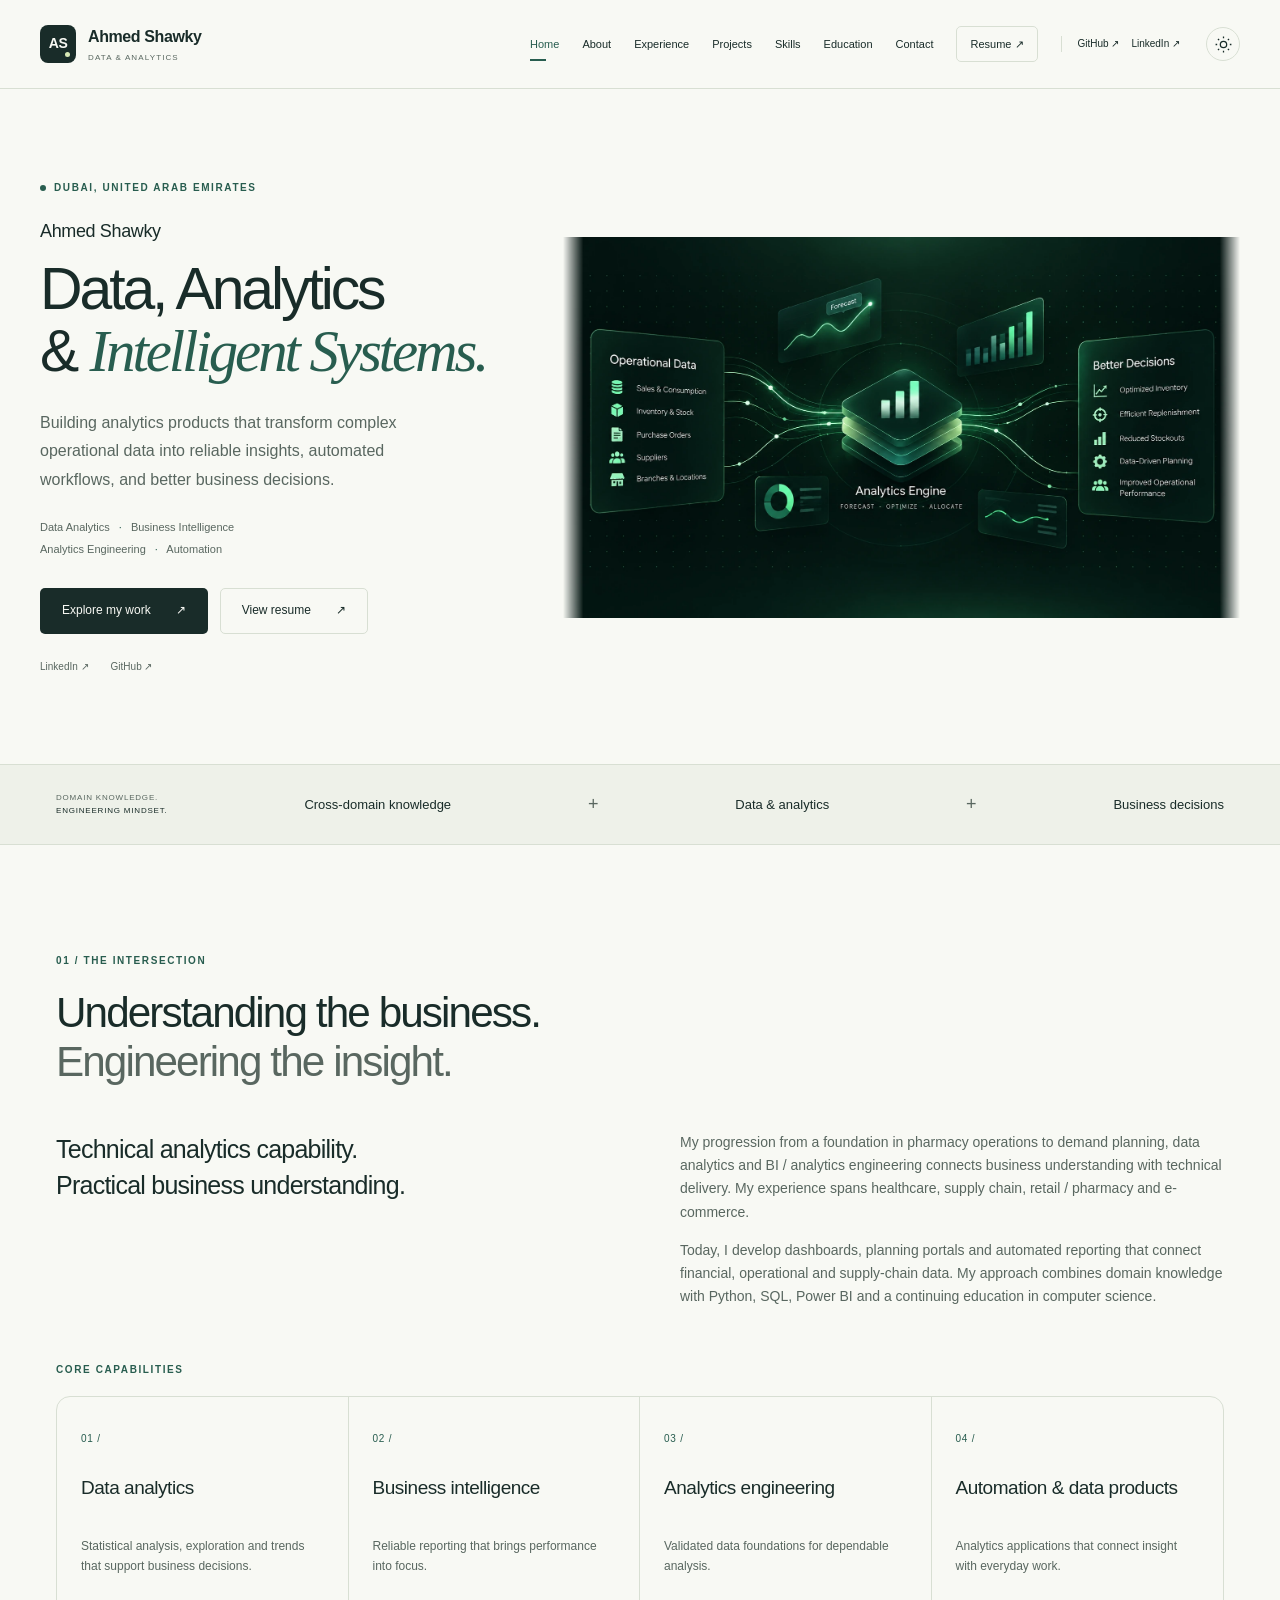
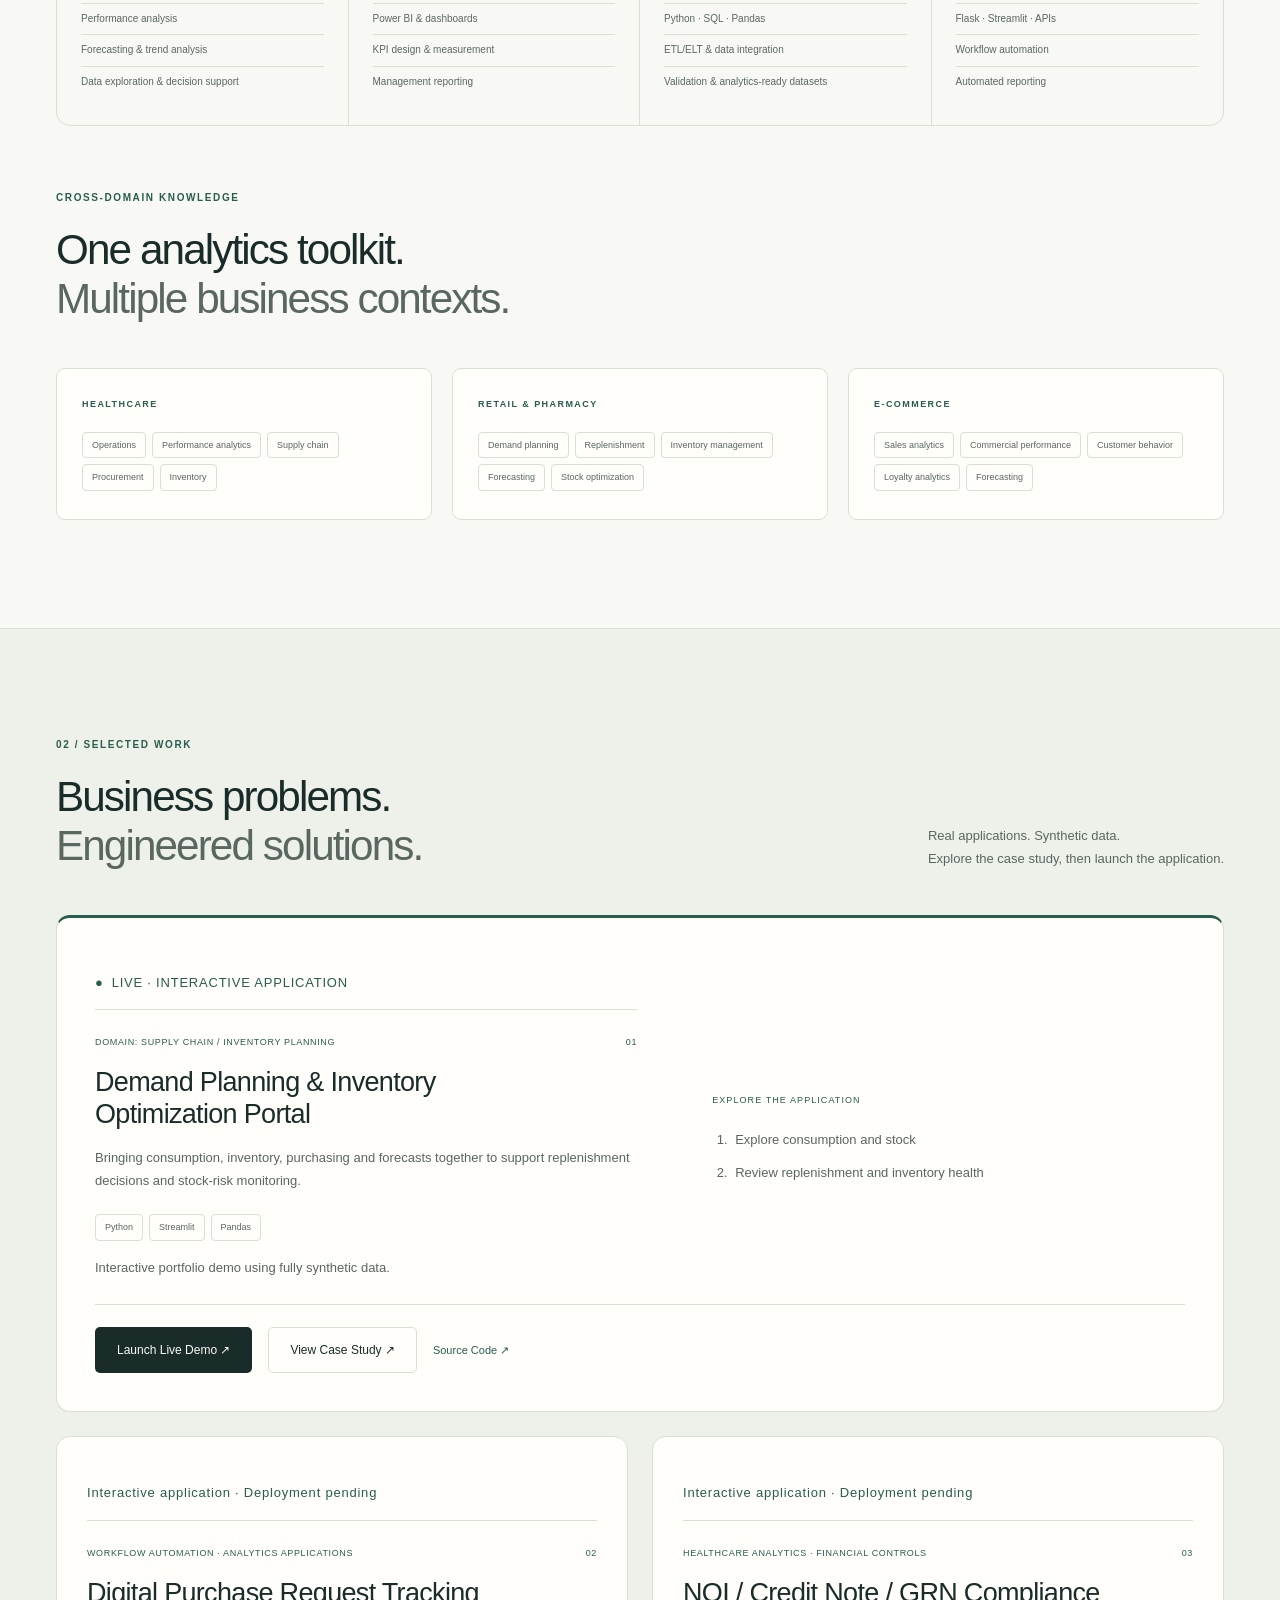
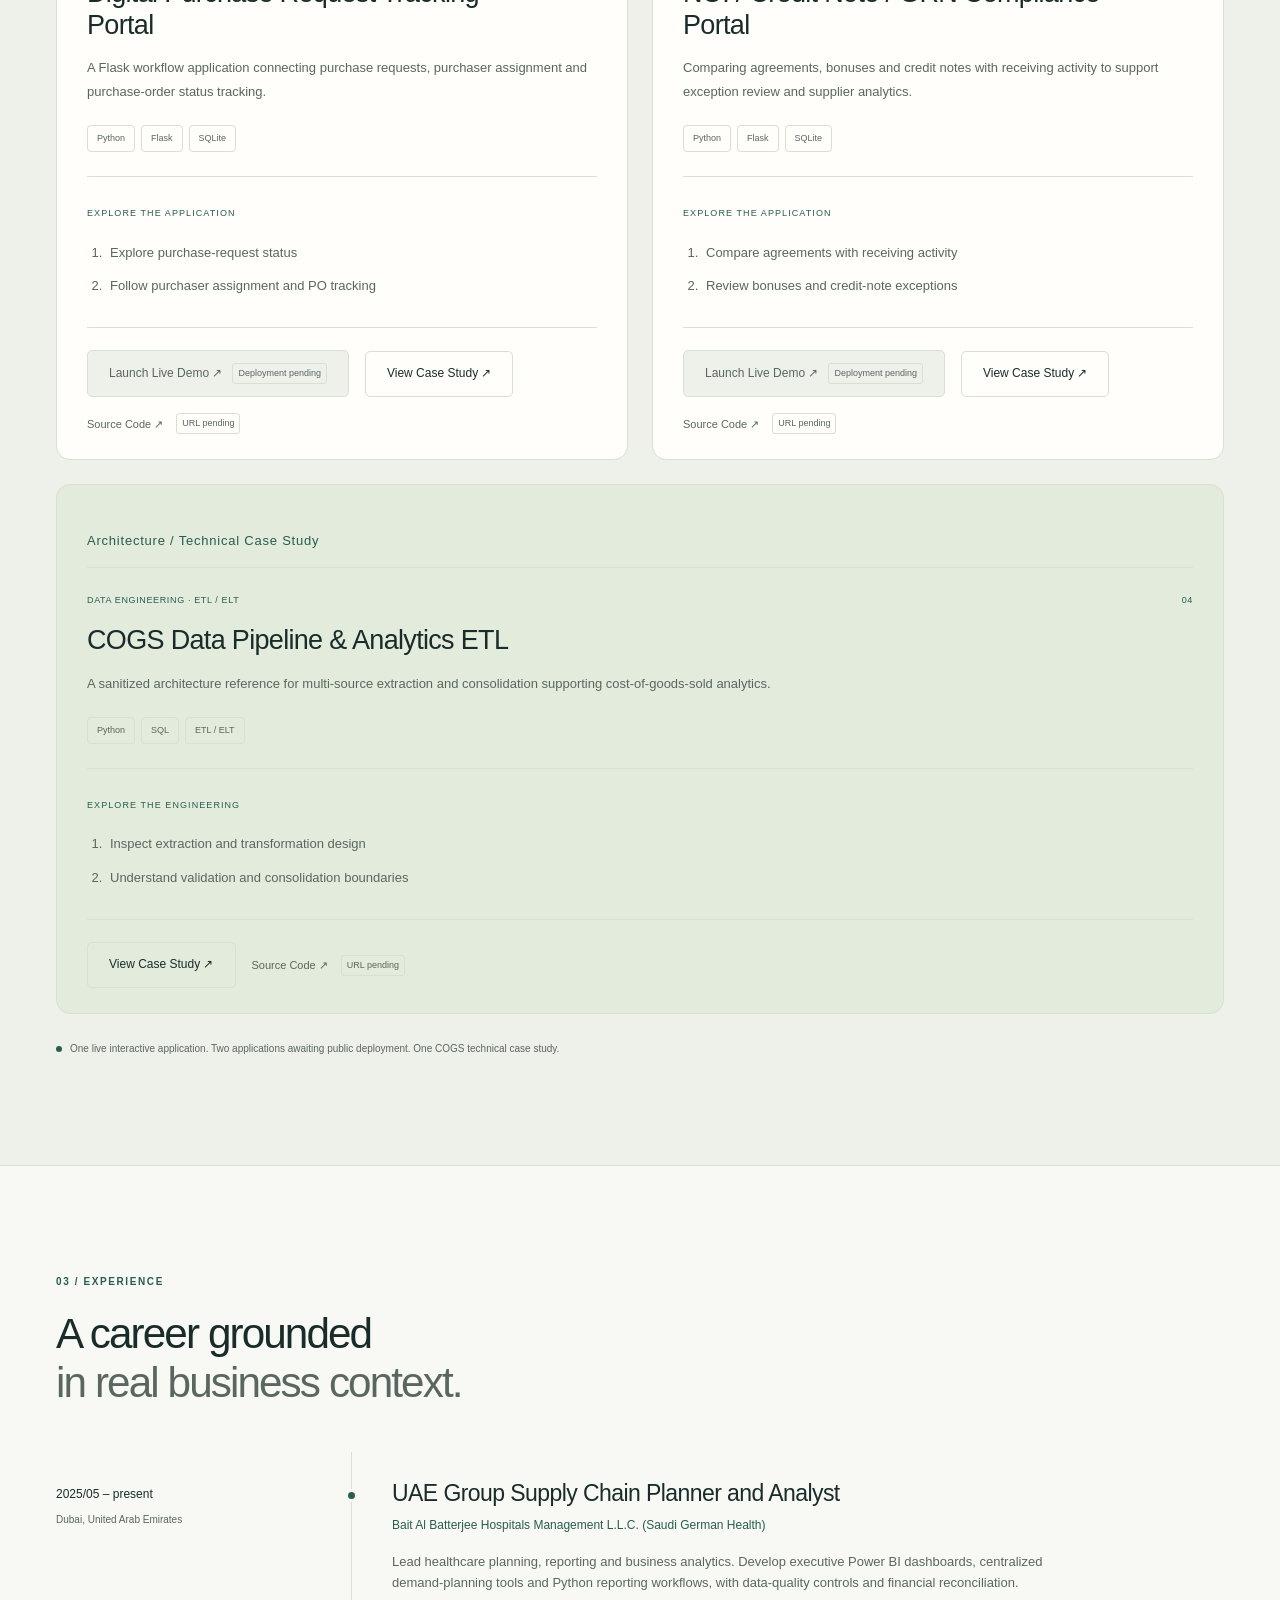
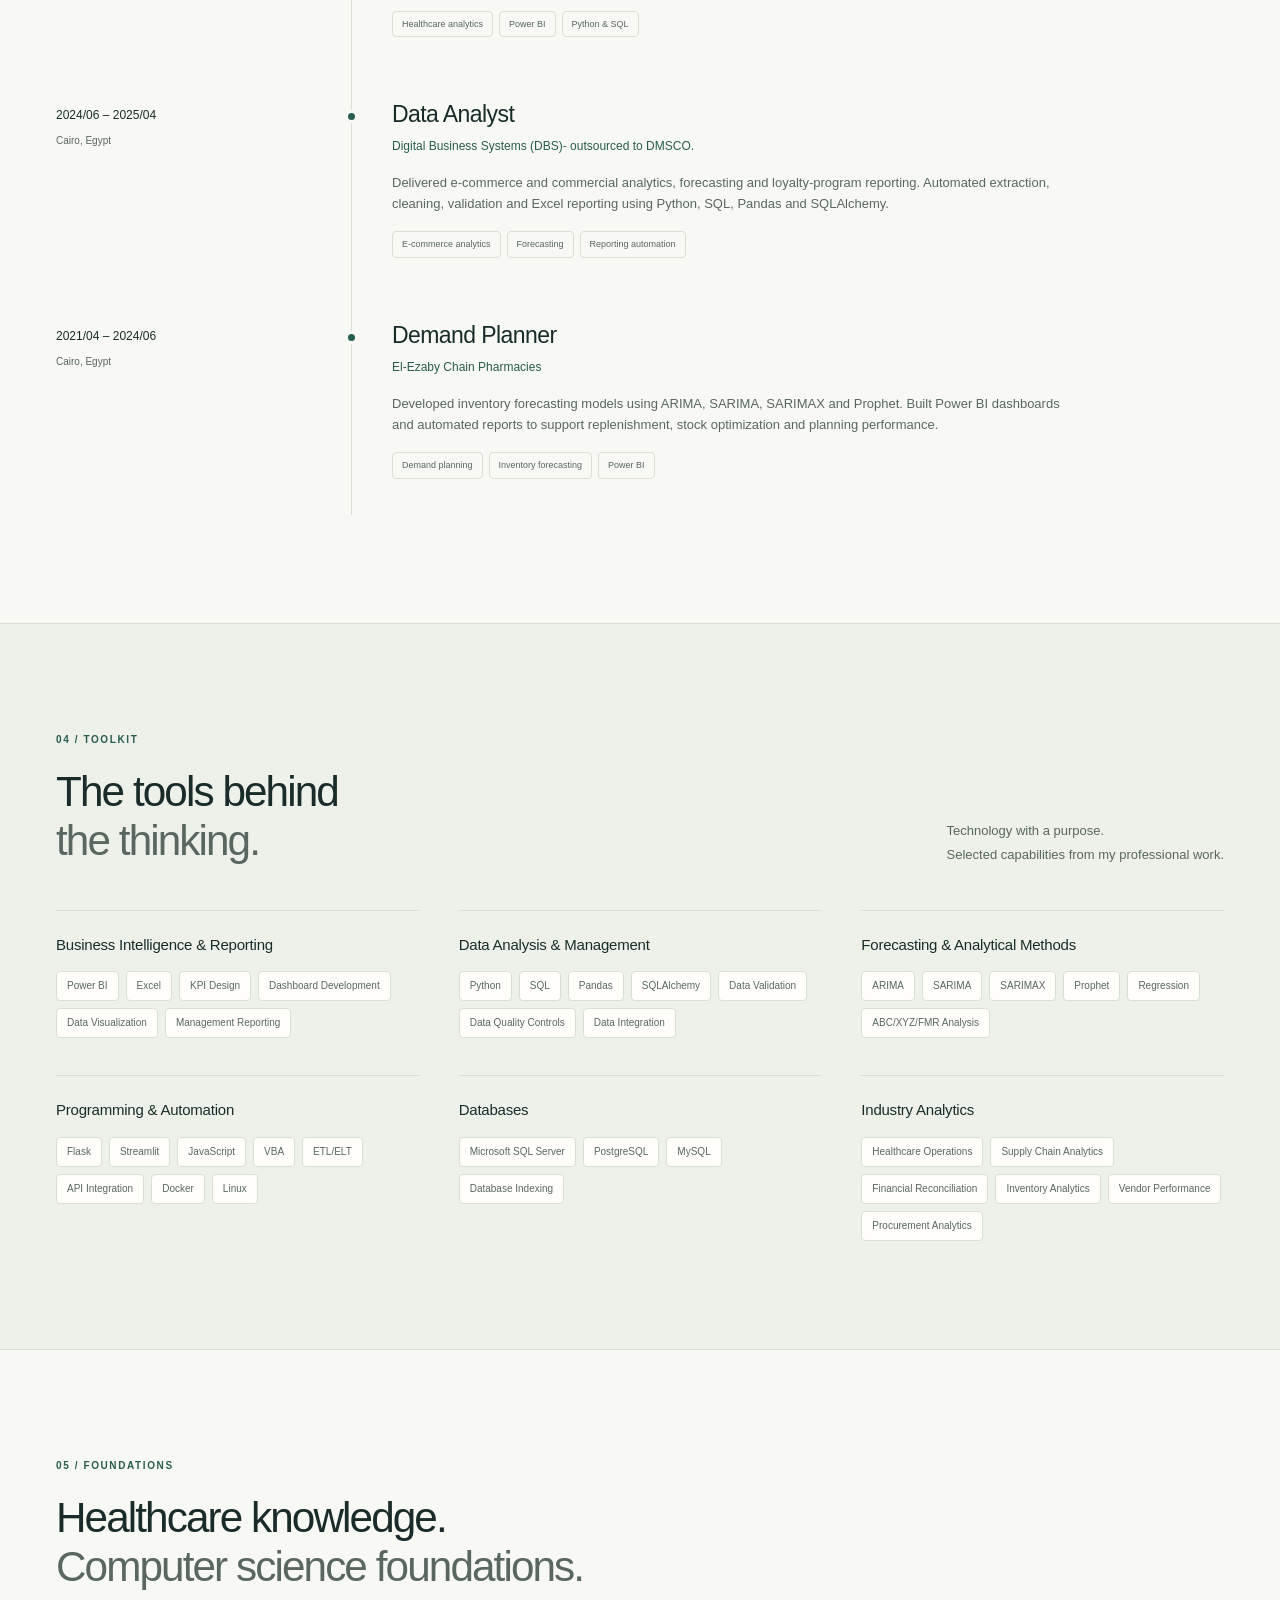
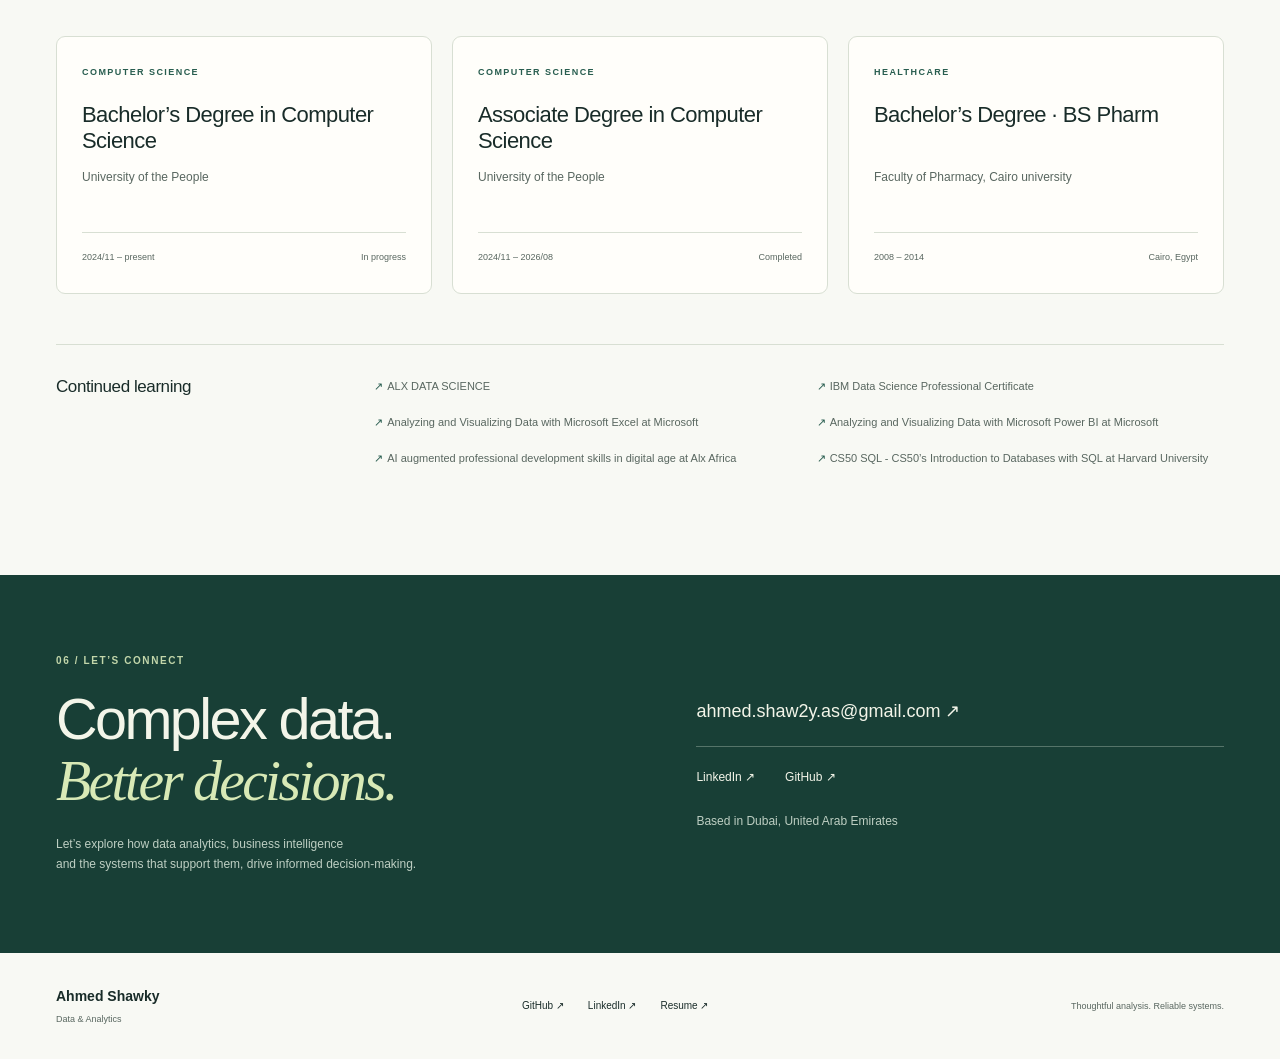
==== commit 12ddf62b: "footer change" ====
--- a/index.html
+++ b/index.html
@@ -1,4 +1,4 @@
 <!doctype html>
-<html lang="en"><head><meta charset="utf-8"><meta name="viewport" content="width=device-width, initial-scale=1"><meta name="color-scheme" content="light dark"><title>Ahmed Shawky | Data Analytics, BI &amp; Analytics Engineering</title><meta name="description" content="Data and analytics professional specializing in business intelligence, analytics engineering, automation and data products, with cross-domain experience across healthcare, supply chain, retail and e-commerce."><meta property="og:type" content="website"><meta property="og:title" content="Ahmed Shawky | Data Analytics, BI &amp; Analytics Engineering"><meta property="og:description" content="Data and analytics professional specializing in business intelligence, analytics engineering, automation and data products, with cross-domain experience across healthcare, supply chain, retail and e-commerce."><meta property="og:site_name" content="Ahmed Shawky — Data &amp; Analytics"><meta name="twitter:card" content="summary"><!-- Canonical and og:url are populated only when siteUrl is configured. --><link rel="icon" type="image/svg+xml" href="assets/images/favicon.svg"><link rel="stylesheet" href="assets/css/styles.css?v=hero-2"><script src="assets/js/config.js"></script><script src="assets/js/projects-config.js"></script><script defer src="assets/js/projects.js"></script><script src="assets/js/theme.js"></script><script defer src="assets/js/main.js"></script><noscript><style>@media(max-width:950px){.site-header{position:relative}.nav-wrap{flex-wrap:wrap;padding-block:16px}#primary-nav{display:flex;position:static;max-height:none;width:100%;border:0;padding:10px 0}.menu-toggle,.theme-toggle{display:none}}</style></noscript><link rel="canonical" href="https://ashaw2y1.github.io/ahmed-shawky-portfolio/"><meta property="og:url" content="https://ashaw2y1.github.io/ahmed-shawky-portfolio/"></head><body data-page="index.html"><a class="skip-link" href="#main">Skip to content</a><header class="site-header"><div class="nav-wrap"><a class="brand" href="index.html" aria-label="Ahmed Shawky home"><span class="brand-mark" aria-hidden="true">AS<span></span></span><span>Ahmed Shawky<span class="brand-caption">DATA &amp; ANALYTICS</span></span></a><button class="menu-toggle" aria-expanded="false" aria-controls="primary-nav">Menu <span aria-hidden="true">☰</span></button><nav id="primary-nav" aria-label="Main navigation"><a href="#home" data-nav="home">Home</a><a href="#about" data-nav="about">About</a><a href="#experience" data-nav="experience">Experience</a><a href="#projects" data-nav="projects">Projects</a><a href="#skills" data-nav="skills">Skills</a><a href="#education" data-nav="education">Education</a><a href="#contact" data-nav="contact">Contact</a><a class="nav-resume" href="assets/resume/Ahmed_Shawky.pdf" target="_blank" rel="noopener">Resume <span aria-hidden="true">↗</span><span class="sr-only"> (PDF, new tab)</span></a><div class="mobile-social"><a data-profile="github" href="https://github.com/ashaw2y1" target="_blank" rel="noopener noreferrer">GitHub ↗</a><a data-profile="linkedin" href="https://www.linkedin.com/in/ashaw2y/" target="_blank" rel="noopener noreferrer">LinkedIn ↗</a></div></nav><button class="theme-toggle" aria-label="Switch to dark mode" title="Switch to dark mode"><svg viewBox="0 0 24 24" width="19" height="19" fill="none" stroke="currentColor" stroke-width="1.6" aria-hidden="true"><circle cx="12" cy="12" r="4"/><path d="M12 2v2m0 16v2M2 12h2m16 0h2M5 5l1.5 1.5m11 11L19 19M5 19l1.5-1.5m11-11L19 5"/></svg></button></div></header><main id="main"><section id="home" class="hero container"><div class="hero-copy"><p class="eyebrow"><span></span> DUBAI, UNITED ARAB EMIRATES</p><h1>Ahmed Shawky<span>Data, Analytics<br>&amp; <em>Intelligent Systems.</em></span></h1><p class="hero-description">Building analytics products that transform complex operational data into reliable insights, automated workflows, and better business decisions.</p><p class="hero-specialties">Data Analytics <span>·</span> Business Intelligence<br>Analytics Engineering <span>·</span> Automation</p><div class="button-row"><a class="button primary" href="#projects">Explore my work <span aria-hidden="true">↗</span></a><a class="button secondary" href="assets/resume/Ahmed_Shawky.pdf" target="_blank" rel="noopener">View resume <span aria-hidden="true">↗</span><span class="sr-only"> (PDF, new tab)</span></a></div><div class="hero-social"><a data-profile="linkedin" href="https://www.linkedin.com/in/ashaw2y/" target="_blank" rel="noopener noreferrer">LinkedIn ↗</a><a data-profile="github" href="https://github.com/ashaw2y1" target="_blank" rel="noopener noreferrer">GitHub ↗</a></div></div><figure class="signal-panel analytics-visual"><img src="assets/images/analytics-engine-hero.webp" width="1672" height="941" alt="Operational data flowing through an analytics engine into forecasting, inventory optimization and better business decisions." decoding="async" fetchpriority="high"></figure></section><div class="focus-strip"><div class="container"><span>DOMAIN KNOWLEDGE.<br><strong>ENGINEERING MINDSET.</strong></span><p>Cross-domain knowledge</p><i>+</i><p>Data &amp; analytics</p><i>+</i><p>Business decisions</p></div></div>
+<html lang="en"><head><meta charset="utf-8"><meta name="viewport" content="width=device-width, initial-scale=1"><meta name="color-scheme" content="light dark"><title>Ahmed Shawky | Data Analytics, BI &amp; Analytics Engineering</title><meta name="description" content="Data and analytics professional specializing in business intelligence, analytics engineering, automation and data products, with cross-domain experience across healthcare, supply chain, retail and e-commerce."><meta property="og:type" content="website"><meta property="og:title" content="Ahmed Shawky | Data Analytics, BI &amp; Analytics Engineering"><meta property="og:description" content="Data and analytics professional specializing in business intelligence, analytics engineering, automation and data products, with cross-domain experience across healthcare, supply chain, retail and e-commerce."><meta property="og:site_name" content="Ahmed Shawky — Data &amp; Analytics"><meta name="twitter:card" content="summary_large_image"><!-- Canonical and og:url are populated only when siteUrl is configured. --><link rel="icon" type="image/svg+xml" href="assets/images/favicon.svg"><link rel="stylesheet" href="assets/css/styles.css?v=hero-2"><script src="assets/js/config.js"></script><script src="assets/js/projects-config.js"></script><script defer src="assets/js/projects.js"></script><script src="assets/js/theme.js"></script><script defer src="assets/js/main.js"></script><noscript><style>@media(max-width:950px){.site-header{position:relative}.nav-wrap{flex-wrap:wrap;padding-block:16px}#primary-nav{display:flex;position:static;max-height:none;width:100%;border:0;padding:10px 0}.menu-toggle,.theme-toggle{display:none}}</style></noscript><meta property="og:image" content="https://ashaw2y1.github.io/ahmed-shawky-portfolio/assets/images/ahmed-shawky-og.png"><meta property="og:image:width" content="1200"><meta property="og:image:height" content="630"><meta property="og:image:type" content="image/png"><meta property="og:image:alt" content="Ahmed Shawky — Data, Analytics &amp; Intelligent Systems"><meta name="twitter:title" content="Ahmed Shawky | Data Analytics, BI &amp; Analytics Engineering"><meta name="twitter:description" content="Data and analytics professional specializing in business intelligence, analytics engineering, automation and data products, with cross-domain experience across healthcare, supply chain, retail and e-commerce."><meta name="twitter:image" content="https://ashaw2y1.github.io/ahmed-shawky-portfolio/assets/images/ahmed-shawky-og.png"><meta name="twitter:image:alt" content="Ahmed Shawky — Data, Analytics &amp; Intelligent Systems"><link rel="canonical" href="https://ashaw2y1.github.io/ahmed-shawky-portfolio/"><meta property="og:url" content="https://ashaw2y1.github.io/ahmed-shawky-portfolio/"></head><body data-page="index.html"><a class="skip-link" href="#main">Skip to content</a><header class="site-header"><div class="nav-wrap"><a class="brand" href="index.html" aria-label="Ahmed Shawky home"><span class="brand-mark" aria-hidden="true">AS<span></span></span><span>Ahmed Shawky<span class="brand-caption">DATA &amp; ANALYTICS</span></span></a><button class="menu-toggle" aria-expanded="false" aria-controls="primary-nav">Menu <span aria-hidden="true">☰</span></button><nav id="primary-nav" aria-label="Main navigation"><a href="#home" data-nav="home">Home</a><a href="#about" data-nav="about">About</a><a href="#experience" data-nav="experience">Experience</a><a href="#projects" data-nav="projects">Projects</a><a href="#skills" data-nav="skills">Skills</a><a href="#education" data-nav="education">Education</a><a href="#contact" data-nav="contact">Contact</a><a class="nav-resume" href="assets/resume/Ahmed_Shawky.pdf" target="_blank" rel="noopener">Resume <span aria-hidden="true">↗</span><span class="sr-only"> (PDF, new tab)</span></a><div class="mobile-social"><a data-profile="github" href="https://github.com/ashaw2y1" target="_blank" rel="noopener noreferrer">GitHub ↗</a><a data-profile="linkedin" href="https://www.linkedin.com/in/ashaw2y/" target="_blank" rel="noopener noreferrer">LinkedIn ↗</a></div></nav><button class="theme-toggle" aria-label="Switch to dark mode" title="Switch to dark mode"><svg viewBox="0 0 24 24" width="19" height="19" fill="none" stroke="currentColor" stroke-width="1.6" aria-hidden="true"><circle cx="12" cy="12" r="4"/><path d="M12 2v2m0 16v2M2 12h2m16 0h2M5 5l1.5 1.5m11 11L19 19M5 19l1.5-1.5m11-11L19 5"/></svg></button></div></header><main id="main"><section id="home" class="hero container"><div class="hero-copy"><p class="eyebrow"><span></span> DUBAI, UNITED ARAB EMIRATES</p><h1>Ahmed Shawky<span>Data, Analytics<br>&amp; <em>Intelligent Systems.</em></span></h1><p class="hero-description">Building analytics products that transform complex operational data into reliable insights, automated workflows, and better business decisions.</p><p class="hero-specialties">Data Analytics <span>·</span> Business Intelligence<br>Analytics Engineering <span>·</span> Automation</p><div class="button-row"><a class="button primary" href="#projects">Explore my work <span aria-hidden="true">↗</span></a><a class="button secondary" href="assets/resume/Ahmed_Shawky.pdf" target="_blank" rel="noopener">View resume <span aria-hidden="true">↗</span><span class="sr-only"> (PDF, new tab)</span></a></div><div class="hero-social"><a data-profile="linkedin" href="https://www.linkedin.com/in/ashaw2y/" target="_blank" rel="noopener noreferrer">LinkedIn ↗</a><a data-profile="github" href="https://github.com/ashaw2y1" target="_blank" rel="noopener noreferrer">GitHub ↗</a></div></div><figure class="signal-panel analytics-visual"><img src="assets/images/analytics-engine-hero.webp" width="1672" height="941" alt="Operational data flowing through an analytics engine into forecasting, inventory optimization and better business decisions." decoding="async" fetchpriority="high"></figure></section><div class="focus-strip"><div class="container"><span>DOMAIN KNOWLEDGE.<br><strong>ENGINEERING MINDSET.</strong></span><p>Cross-domain knowledge</p><i>+</i><p>Data &amp; analytics</p><i>+</i><p>Business decisions</p></div></div>
 <section id="about" class="section container"><div class="section-heading"><p class="eyebrow">01 / THE INTERSECTION</p><h2>Understanding the business.<br><span>Engineering the insight.</span></h2></div><div class="about-grid"><p class="lead">Technical analytics capability. Practical business understanding.</p><div><p>My progression from a foundation in pharmacy operations to demand planning, data analytics and BI / analytics engineering connects business understanding with technical delivery. My experience spans healthcare, supply chain, retail / pharmacy and e-commerce.</p><p>Today, I develop dashboards, planning portals and automated reporting that connect financial, operational and supply-chain data. My approach combines domain knowledge with Python, SQL, Power BI and a continuing education in computer science.</p></div></div><p class="eyebrow capability-label">CORE CAPABILITIES</p><div class="expertise-grid"><article class="expertise-card reveal"><span class="card-number">01 /</span><h3>Data analytics</h3><p>Statistical analysis, exploration and trends that support business decisions.</p><ul><li>Performance analysis</li><li>Forecasting & trend analysis</li><li>Data exploration & decision support</li></ul></article><article class="expertise-card reveal"><span class="card-number">02 /</span><h3>Business intelligence</h3><p>Reliable reporting that brings performance into focus.</p><ul><li>Power BI & dashboards</li><li>KPI design & measurement</li><li>Management reporting</li></ul></article><article class="expertise-card reveal"><span class="card-number">03 /</span><h3>Analytics engineering</h3><p>Validated data foundations for dependable analysis.</p><ul><li>Python · SQL · Pandas</li><li>ETL/ELT & data integration</li><li>Validation & analytics-ready datasets</li></ul></article><article class="expertise-card reveal"><span class="card-number">04 /</span><h3>Automation & data products</h3><p>Analytics applications that connect insight with everyday work.</p><ul><li>Flask · Streamlit · APIs</li><li>Workflow automation</li><li>Automated reporting</li></ul></article></div><div class="domain-section"><div class="section-heading"><p class="eyebrow">CROSS-DOMAIN KNOWLEDGE</p><h2>One analytics toolkit.<br><span>Multiple business contexts.</span></h2></div><div class="domain-grid"><article class="education-card reveal"><p class="eyebrow">Healthcare</p><ul class="tags" aria-label="Domain experience"><li>Operations</li><li>Performance analytics</li><li>Supply chain</li><li>Procurement</li><li>Inventory</li></ul></article><article class="education-card reveal"><p class="eyebrow">Retail &amp; pharmacy</p><ul class="tags" aria-label="Domain experience"><li>Demand planning</li><li>Replenishment</li><li>Inventory management</li><li>Forecasting</li><li>Stock optimization</li></ul></article><article class="education-card reveal"><p class="eyebrow">E-commerce</p><ul class="tags" aria-label="Domain experience"><li>Sales analytics</li><li>Commercial performance</li><li>Customer behavior</li><li>Loyalty analytics</li><li>Forecasting</li></ul></article></div></div></section><section id="projects" class="section work-section"><div class="container"><div class="section-heading heading-row"><div><p class="eyebrow">02 / SELECTED WORK</p><h2>Business problems.<br><span>Engineered solutions.</span></h2></div><p>Real applications. Synthetic data.<br>Explore the case study, then launch the application.</p></div><div class="project-grid"><article data-project="demandPlanning" class="project-card featured reveal"><div class="project-copy"><p class="demo-label" data-demo-status>LIVE · INTERACTIVE APPLICATION</p><div class="project-meta"><span>Domain: Supply chain / Inventory planning</span><span>01</span></div><h3><a data-project-name href="projects/demand-planning.html">Demand Planning & Inventory Optimization Portal</a></h3><p>Bringing consumption, inventory, purchasing and forecasts together to support replenishment decisions and stock-risk monitoring.</p><ul data-project-tech class="tags" aria-label="Technologies"><li>Python</li><li>Pandas</li><li>Streamlit</li><li>SQL</li></ul><div class="try-workflow"><span>EXPLORE THE APPLICATION</span><ol><li>Explore consumption and stock</li><li>Review replenishment and inventory health</li></ol></div><p class="availability-note">Interactive portfolio demo using fully synthetic data.</p><div class="demo-actions"><a class="button primary demo-launch" data-demo-launch aria-disabled="true" role="link" tabindex="0">Launch Live Demo <span class="pending">Deployment pending</span></a><a class="button secondary" href="projects/demand-planning.html">View Case Study ↗</a><a class="text-link" data-source-link aria-disabled="true" role="link" tabindex="0">Source Code <span class="pending">URL pending</span></a></div></div></article><article data-project="digitalPR" class="project-card  reveal"><div class="project-copy"><p class="demo-label" data-demo-status>Interactive application · Deployment pending</p><div class="project-meta"><span>Workflow automation · Analytics applications</span><span>02</span></div><h3><a data-project-name href="projects/digital-pr-tracker.html">Digital Purchase Request Tracking Portal</a></h3><p>A Flask workflow application connecting purchase requests, purchaser assignment and purchase-order status tracking.</p><ul data-project-tech class="tags" aria-label="Technologies"><li>Python</li><li>Flask</li><li>SQLAlchemy</li><li>SQLite demo</li></ul><div class="try-workflow"><span>EXPLORE THE APPLICATION</span><ol><li>Explore purchase-request status</li><li>Follow purchaser assignment and PO tracking</li></ol></div><div class="demo-actions"><a class="button primary demo-launch" data-demo-launch aria-disabled="true" role="link" tabindex="0">Launch Live Demo <span class="pending">Deployment pending</span></a><a class="button secondary" href="projects/digital-pr-tracker.html">View Case Study ↗</a><a class="text-link" data-source-link aria-disabled="true" role="link" tabindex="0">Source Code <span class="pending">URL pending</span></a></div></div></article><article data-project="noiPortal" class="project-card  reveal"><div class="project-copy"><p class="demo-label" data-demo-status>Interactive application · Deployment pending</p><div class="project-meta"><span>Healthcare analytics · Financial controls</span><span>03</span></div><h3><a data-project-name href="projects/noi-portal.html">NOI / Credit Note / GRN Compliance Portal</a></h3><p>Comparing agreements, bonuses and credit notes with receiving activity to support exception review and supplier analytics.</p><ul data-project-tech class="tags" aria-label="Technologies"><li>Python</li><li>Flask</li><li>SQL</li><li>SQLite demo</li></ul><div class="try-workflow"><span>EXPLORE THE APPLICATION</span><ol><li>Compare agreements with receiving activity</li><li>Review bonuses and credit-note exceptions</li></ol></div><div class="demo-actions"><a class="button primary demo-launch" data-demo-launch aria-disabled="true" role="link" tabindex="0">Launch Live Demo <span class="pending">Deployment pending</span></a><a class="button secondary" href="projects/noi-portal.html">View Case Study ↗</a><a class="text-link" data-source-link aria-disabled="true" role="link" tabindex="0">Source Code <span class="pending">URL pending</span></a></div></div></article><article data-project="cogsPipeline" class="project-card  reveal"><div class="project-copy"><p class="demo-label" data-demo-status>Architecture / Technical Case Study</p><div class="project-meta"><span>Data engineering · ETL / ELT</span><span>04</span></div><h3><a data-project-name href="projects/cogs-etl-pipeline.html">COGS Data Pipeline & Analytics ETL</a></h3><p>A sanitized architecture reference for multi-source extraction and consolidation supporting cost-of-goods-sold analytics.</p><ul data-project-tech class="tags" aria-label="Technologies"><li>Python</li><li>SQL Server</li><li>ETL / ELT</li></ul><div class="try-workflow"><span>EXPLORE THE ENGINEERING</span><ol><li>Inspect extraction and transformation design</li><li>Understand validation and consolidation boundaries</li></ol></div><div class="demo-actions"><a class="button primary demo-launch" data-demo-launch hidden aria-disabled="true" role="link" tabindex="0">Launch Live Demo <span class="pending">Deployment pending</span></a><a class="button secondary" href="projects/cogs-etl-pipeline.html">View Case Study ↗</a><a class="text-link" data-source-link aria-disabled="true" role="link" tabindex="0">Source Code <span class="pending">URL pending</span></a></div></div></article></div><p class="work-note"><span class="status-dot"></span> One live interactive application. Two applications awaiting public deployment. One COGS technical case study.</p></div></section>
-<section id="experience" class="section container"><div class="section-heading"><p class="eyebrow">03 / EXPERIENCE</p><h2>A career grounded<br><span>in real business context.</span></h2></div><div class="timeline"><article class="timeline-item reveal"><div class="timeline-date">2025/05 – present<span>Dubai, United Arab Emirates</span></div><div class="timeline-content"><h3>UAE Group Supply Chain Planner and Analyst</h3><p class="employer">Bait Al Batterjee Hospitals Management L.L.C. (Saudi German Health)</p><p>Lead healthcare planning, reporting and business analytics. Develop executive Power BI dashboards, centralized demand-planning tools and Python reporting workflows, with data-quality controls and financial reconciliation.</p><ul class="tags" aria-label="Technologies"><li>Healthcare analytics</li><li>Power BI</li><li>Python &amp; SQL</li></ul></div></article><article class="timeline-item reveal"><div class="timeline-date">2024/06 – 2025/04<span>Cairo, Egypt</span></div><div class="timeline-content"><h3>Data Analyst</h3><p class="employer">Digital Business Systems (DBS)- outsourced to DMSCO.</p><p>Delivered e-commerce and commercial analytics, forecasting and loyalty-program reporting. Automated extraction, cleaning, validation and Excel reporting using Python, SQL, Pandas and SQLAlchemy.</p><ul class="tags" aria-label="Technologies"><li>E-commerce analytics</li><li>Forecasting</li><li>Reporting automation</li></ul></div></article><article class="timeline-item reveal"><div class="timeline-date">2021/04 – 2024/06<span>Cairo, Egypt</span></div><div class="timeline-content"><h3>Demand Planner</h3><p class="employer">El-Ezaby Chain Pharmacies</p><p>Developed inventory forecasting models using ARIMA, SARIMA, SARIMAX and Prophet. Built Power BI dashboards and automated reports to support replenishment, stock optimization and planning performance.</p><ul class="tags" aria-label="Technologies"><li>Demand planning</li><li>Inventory forecasting</li><li>Power BI</li></ul></div></article></div></section><section id="skills" class="section skills-section"><div class="container"><div class="section-heading heading-row"><div><p class="eyebrow">04 / TOOLKIT</p><h2>The tools behind<br><span>the thinking.</span></h2></div><p>Technology with a purpose.<br>Selected capabilities from my professional work.</p></div><div class="skills-grid"><article class="skill-group"><h3>Business Intelligence &amp; Reporting</h3><ul class="tags" aria-label="Technologies"><li>Power BI</li><li>Excel</li><li>KPI Design</li><li>Dashboard Development</li><li>Data Visualization</li><li>Management Reporting</li></ul></article><article class="skill-group"><h3>Data Analysis &amp; Management</h3><ul class="tags" aria-label="Technologies"><li>Python</li><li>SQL</li><li>Pandas</li><li>SQLAlchemy</li><li>Data Validation</li><li>Data Quality Controls</li><li>Data Integration</li></ul></article><article class="skill-group"><h3>Forecasting &amp; Analytical Methods</h3><ul class="tags" aria-label="Technologies"><li>ARIMA</li><li>SARIMA</li><li>SARIMAX</li><li>Prophet</li><li>Regression</li><li>ABC/XYZ/FMR Analysis</li></ul></article><article class="skill-group"><h3>Programming &amp; Automation</h3><ul class="tags" aria-label="Technologies"><li>Flask</li><li>Streamlit</li><li>JavaScript</li><li>VBA</li><li>ETL/ELT</li><li>API Integration</li><li>Docker</li><li>Linux</li></ul></article><article class="skill-group"><h3>Databases</h3><ul class="tags" aria-label="Technologies"><li>Microsoft SQL Server</li><li>PostgreSQL</li><li>MySQL</li><li>Database Indexing</li></ul></article><article class="skill-group"><h3>Industry Analytics</h3><ul class="tags" aria-label="Technologies"><li>Healthcare Operations</li><li>Supply Chain Analytics</li><li>Financial Reconciliation</li><li>Inventory Analytics</li><li>Vendor Performance</li><li>Procurement Analytics</li></ul></article></div></div></section><section id="education" class="section container"><div class="section-heading"><p class="eyebrow">05 / FOUNDATIONS</p><h2>Healthcare knowledge.<br><span>Computer science foundations.</span></h2></div><div class="education-grid"><article class="education-card reveal"><p class="eyebrow">COMPUTER SCIENCE</p><h3>Bachelor’s Degree in Computer Science</h3><p>University of the People</p><div><span>2024/11 – present</span><span>In progress</span></div></article><article class="education-card reveal"><p class="eyebrow">COMPUTER SCIENCE</p><h3>Associate Degree in Computer Science</h3><p>University of the People</p><div><span>2024/11 – 2026/08</span><span>Completed</span></div></article><article class="education-card reveal"><p class="eyebrow">HEALTHCARE</p><h3>Bachelor’s Degree · BS Pharm</h3><p>Faculty of Pharmacy, Cairo university</p><div><span>2008 – 2014</span><span>Cairo, Egypt</span></div></article></div><div class="certifications"><h3>Continued learning</h3><ul><li>ALX DATA SCIENCE</li><li>IBM Data Science Professional Certificate</li><li>Analyzing and Visualizing Data with Microsoft Excel at Microsoft</li><li>Analyzing and Visualizing Data with Microsoft Power BI at Microsoft</li><li>AI augmented professional development skills in digital age at Alx Africa</li><li>CS50 SQL - CS50’s Introduction to Databases with SQL at Harvard University</li></ul></div></section><section id="contact" class="contact-section"><div class="container contact-grid"><div><p class="eyebrow">06 / LET’S CONNECT</p><h2>Complex data.<br><em>Better decisions.</em></h2><p>Let’s talk about data analytics, business intelligence<br class="desktop-break"> and the systems that support them.</p></div><div class="contact-links"><a class="contact-email" data-email href="mailto:ahmed.shaw2y.as@gmail.com">ahmed.shaw2y.as@gmail.com <span aria-hidden="true">↗</span></a><div><a data-profile="linkedin" href="https://www.linkedin.com/in/ashaw2y/" target="_blank" rel="noopener noreferrer">LinkedIn ↗</a><a data-profile="github" href="https://github.com/ashaw2y1" target="_blank" rel="noopener noreferrer">GitHub ↗</a></div><p>Based in Dubai, United Arab Emirates</p></div></div></section></main><footer class="site-footer container"><a class="footer-name" href="index.html">Ahmed Shawky<span>Data &amp; Analytics</span></a><div class="footer-links"><a data-profile="github" href="https://github.com/ashaw2y1" target="_blank" rel="noopener noreferrer">GitHub ↗</a><a data-profile="linkedin" href="https://www.linkedin.com/in/ashaw2y/" target="_blank" rel="noopener noreferrer">LinkedIn ↗</a><a href="assets/resume/Ahmed_Shawky.pdf" target="_blank" rel="noopener">Resume ↗</a></div><p>Thoughtful analysis. Reliable systems.</p></footer><a class="back-top" href="#main" aria-label="Back to top">↑</a></body></html>+<section id="experience" class="section container"><div class="section-heading"><p class="eyebrow">03 / EXPERIENCE</p><h2>A career grounded<br><span>in real business context.</span></h2></div><div class="timeline"><article class="timeline-item reveal"><div class="timeline-date">2025/05 – present<span>Dubai, United Arab Emirates</span></div><div class="timeline-content"><h3>UAE Group Supply Chain Planner and Analyst</h3><p class="employer">Bait Al Batterjee Hospitals Management L.L.C. (Saudi German Health)</p><p>Lead healthcare planning, reporting and business analytics. Develop executive Power BI dashboards, centralized demand-planning tools and Python reporting workflows, with data-quality controls and financial reconciliation.</p><ul class="tags" aria-label="Technologies"><li>Healthcare analytics</li><li>Power BI</li><li>Python &amp; SQL</li></ul></div></article><article class="timeline-item reveal"><div class="timeline-date">2024/06 – 2025/04<span>Cairo, Egypt</span></div><div class="timeline-content"><h3>Data Analyst</h3><p class="employer">Digital Business Systems (DBS)- outsourced to DMSCO.</p><p>Delivered e-commerce and commercial analytics, forecasting and loyalty-program reporting. Automated extraction, cleaning, validation and Excel reporting using Python, SQL, Pandas and SQLAlchemy.</p><ul class="tags" aria-label="Technologies"><li>E-commerce analytics</li><li>Forecasting</li><li>Reporting automation</li></ul></div></article><article class="timeline-item reveal"><div class="timeline-date">2021/04 – 2024/06<span>Cairo, Egypt</span></div><div class="timeline-content"><h3>Demand Planner</h3><p class="employer">El-Ezaby Chain Pharmacies</p><p>Developed inventory forecasting models using ARIMA, SARIMA, SARIMAX and Prophet. Built Power BI dashboards and automated reports to support replenishment, stock optimization and planning performance.</p><ul class="tags" aria-label="Technologies"><li>Demand planning</li><li>Inventory forecasting</li><li>Power BI</li></ul></div></article></div></section><section id="skills" class="section skills-section"><div class="container"><div class="section-heading heading-row"><div><p class="eyebrow">04 / TOOLKIT</p><h2>The tools behind<br><span>the thinking.</span></h2></div><p>Technology with a purpose.<br>Selected capabilities from my professional work.</p></div><div class="skills-grid"><article class="skill-group"><h3>Business Intelligence &amp; Reporting</h3><ul class="tags" aria-label="Technologies"><li>Power BI</li><li>Excel</li><li>KPI Design</li><li>Dashboard Development</li><li>Data Visualization</li><li>Management Reporting</li></ul></article><article class="skill-group"><h3>Data Analysis &amp; Management</h3><ul class="tags" aria-label="Technologies"><li>Python</li><li>SQL</li><li>Pandas</li><li>SQLAlchemy</li><li>Data Validation</li><li>Data Quality Controls</li><li>Data Integration</li></ul></article><article class="skill-group"><h3>Forecasting &amp; Analytical Methods</h3><ul class="tags" aria-label="Technologies"><li>ARIMA</li><li>SARIMA</li><li>SARIMAX</li><li>Prophet</li><li>Regression</li><li>ABC/XYZ/FMR Analysis</li></ul></article><article class="skill-group"><h3>Programming &amp; Automation</h3><ul class="tags" aria-label="Technologies"><li>Flask</li><li>Streamlit</li><li>JavaScript</li><li>VBA</li><li>ETL/ELT</li><li>API Integration</li><li>Docker</li><li>Linux</li></ul></article><article class="skill-group"><h3>Databases</h3><ul class="tags" aria-label="Technologies"><li>Microsoft SQL Server</li><li>PostgreSQL</li><li>MySQL</li><li>Database Indexing</li></ul></article><article class="skill-group"><h3>Industry Analytics</h3><ul class="tags" aria-label="Technologies"><li>Healthcare Operations</li><li>Supply Chain Analytics</li><li>Financial Reconciliation</li><li>Inventory Analytics</li><li>Vendor Performance</li><li>Procurement Analytics</li></ul></article></div></div></section><section id="education" class="section container"><div class="section-heading"><p class="eyebrow">05 / FOUNDATIONS</p><h2>Healthcare knowledge.<br><span>Computer science foundations.</span></h2></div><div class="education-grid"><article class="education-card reveal"><p class="eyebrow">COMPUTER SCIENCE</p><h3>Bachelor’s Degree in Computer Science</h3><p>University of the People</p><div><span>2024/11 – present</span><span>In progress</span></div></article><article class="education-card reveal"><p class="eyebrow">COMPUTER SCIENCE</p><h3>Associate Degree in Computer Science</h3><p>University of the People</p><div><span>2024/11 – 2026/08</span><span>Completed</span></div></article><article class="education-card reveal"><p class="eyebrow">HEALTHCARE</p><h3>Bachelor’s Degree · BS Pharm</h3><p>Faculty of Pharmacy, Cairo university</p><div><span>2008 – 2014</span><span>Cairo, Egypt</span></div></article></div><div class="certifications"><h3>Continued learning</h3><ul><li>ALX DATA SCIENCE</li><li>IBM Data Science Professional Certificate</li><li>Analyzing and Visualizing Data with Microsoft Excel at Microsoft</li><li>Analyzing and Visualizing Data with Microsoft Power BI at Microsoft</li><li>AI augmented professional development skills in digital age at Alx Africa</li><li>CS50 SQL - CS50’s Introduction to Databases with SQL at Harvard University</li></ul></div></section><section id="contact" class="contact-section"><div class="container contact-grid"><div><p class="eyebrow">06 / LET’S CONNECT</p><h2>Complex data.<br><em>Better decisions.</em></h2><p>Let’s explore how data analytics, business intelligence<br class="desktop-break"> and the systems that support them, drive informed decision-making.</p></div><div class="contact-links"><a class="contact-email" data-email href="mailto:ahmed.shaw2y.as@gmail.com">ahmed.shaw2y.as@gmail.com <span aria-hidden="true">↗</span></a><div><a data-profile="linkedin" href="https://www.linkedin.com/in/ashaw2y/" target="_blank" rel="noopener noreferrer">LinkedIn ↗</a><a data-profile="github" href="https://github.com/ashaw2y1" target="_blank" rel="noopener noreferrer">GitHub ↗</a></div><p>Based in Dubai, United Arab Emirates</p></div></div></section></main><footer class="site-footer container"><a class="footer-name" href="index.html">Ahmed Shawky<span>Data &amp; Analytics</span></a><div class="footer-links"><a data-profile="github" href="https://github.com/ashaw2y1" target="_blank" rel="noopener noreferrer">GitHub ↗</a><a data-profile="linkedin" href="https://www.linkedin.com/in/ashaw2y/" target="_blank" rel="noopener noreferrer">LinkedIn ↗</a><a href="assets/resume/Ahmed_Shawky.pdf" target="_blank" rel="noopener">Resume ↗</a></div><p>Thoughtful analysis. Reliable systems.</p></footer><a class="back-top" href="#main" aria-label="Back to top">↑</a></body></html>
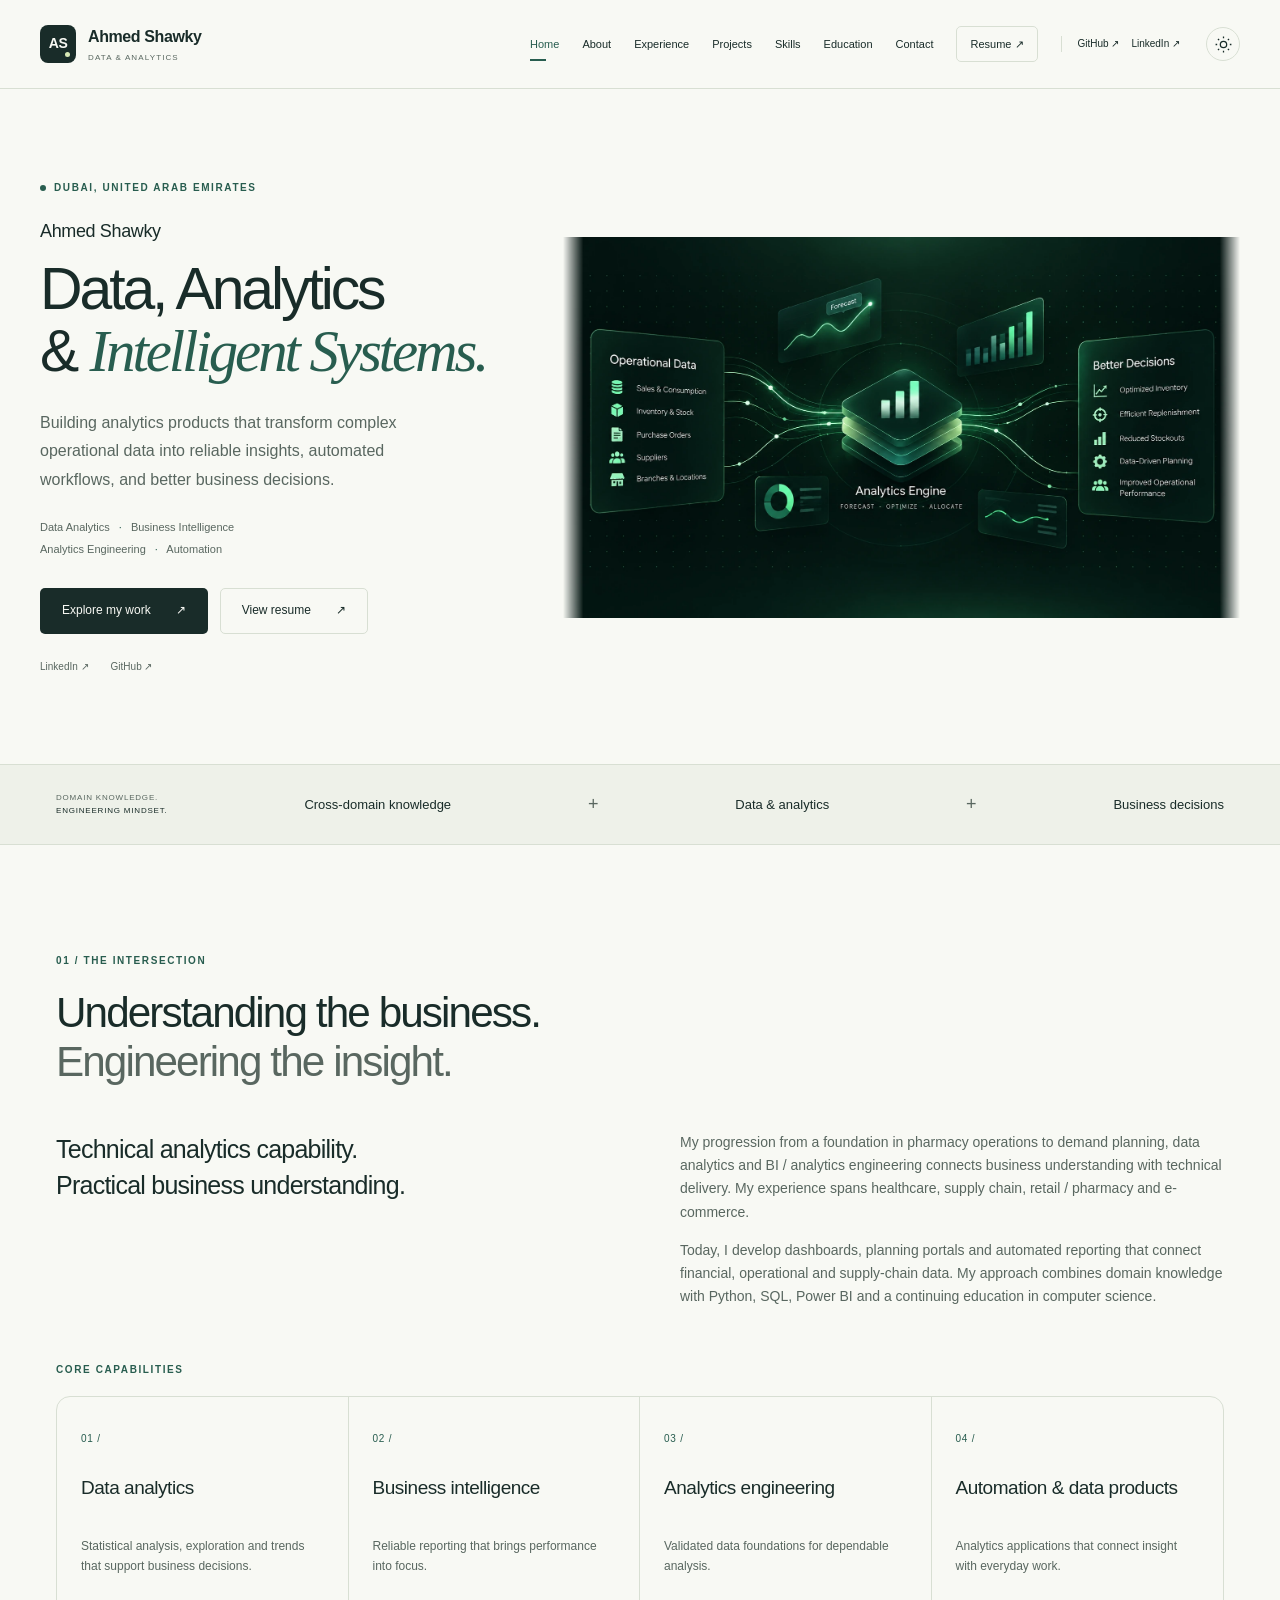
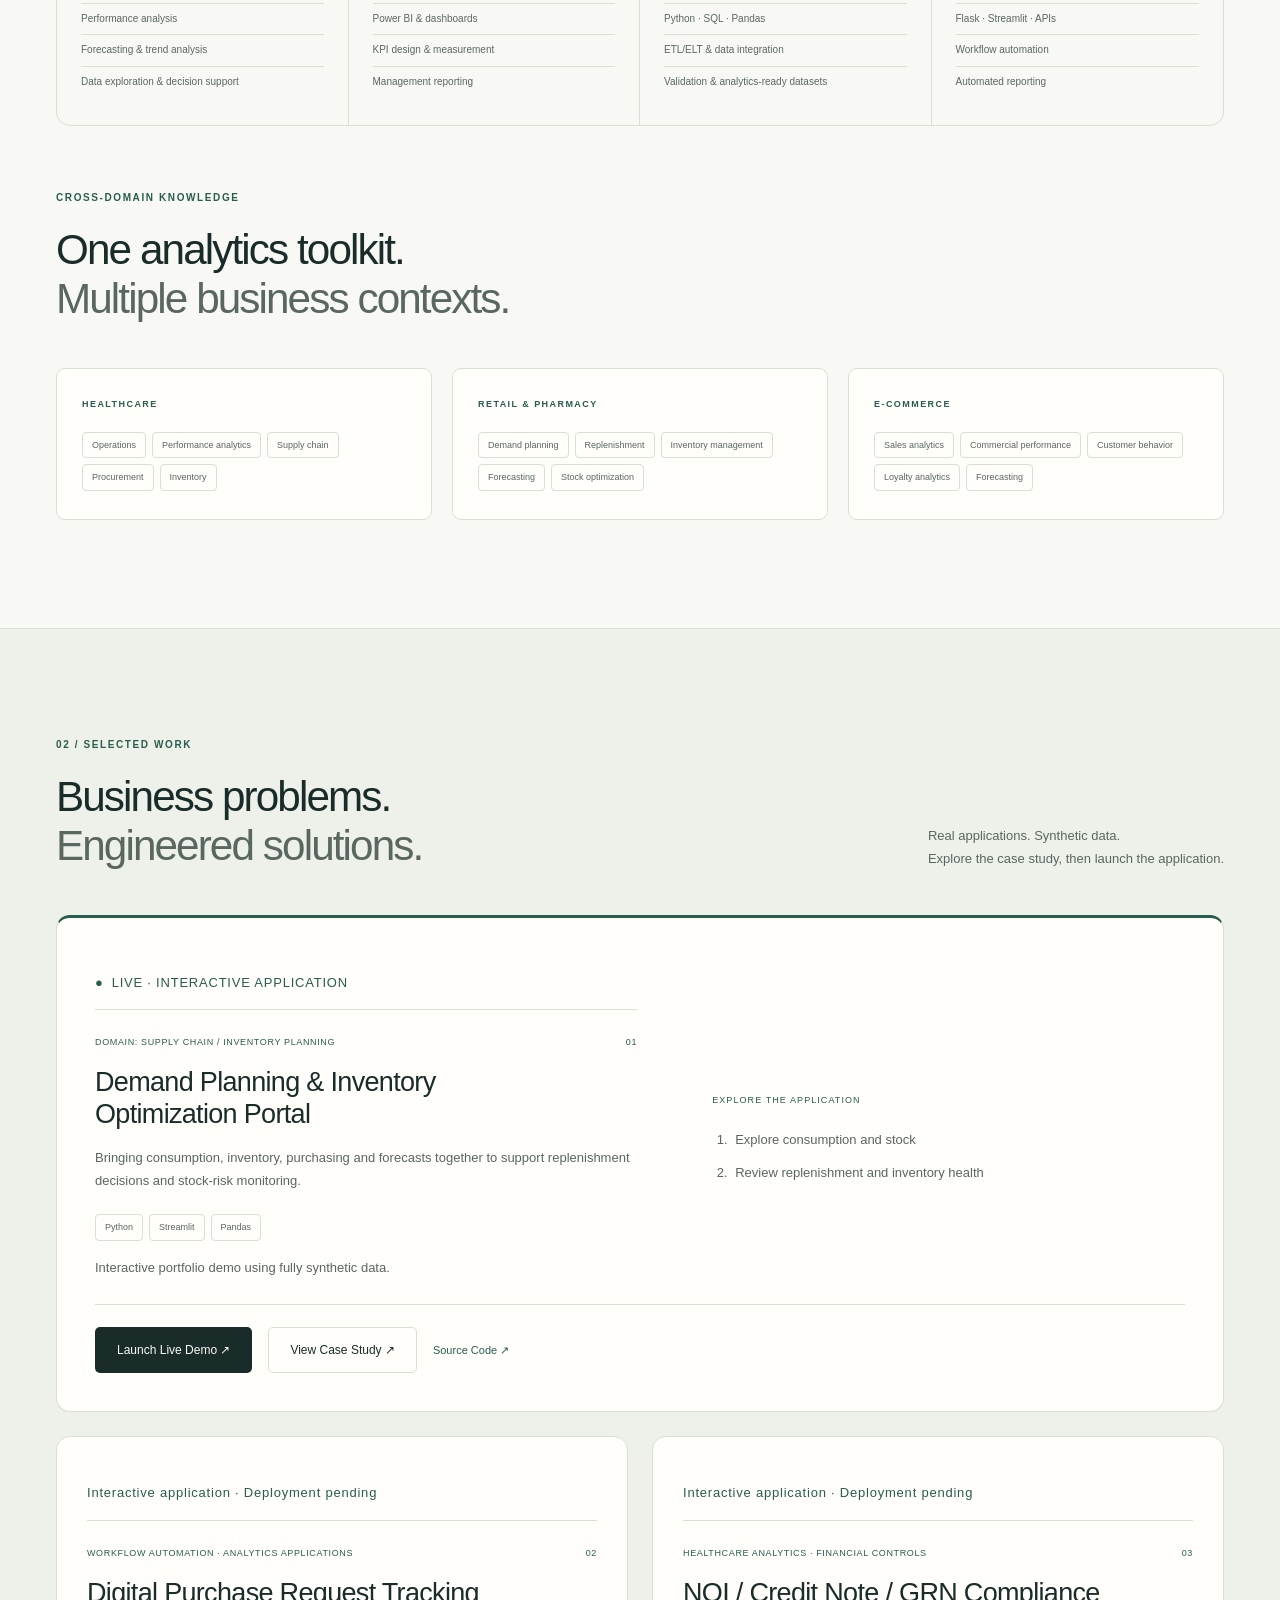
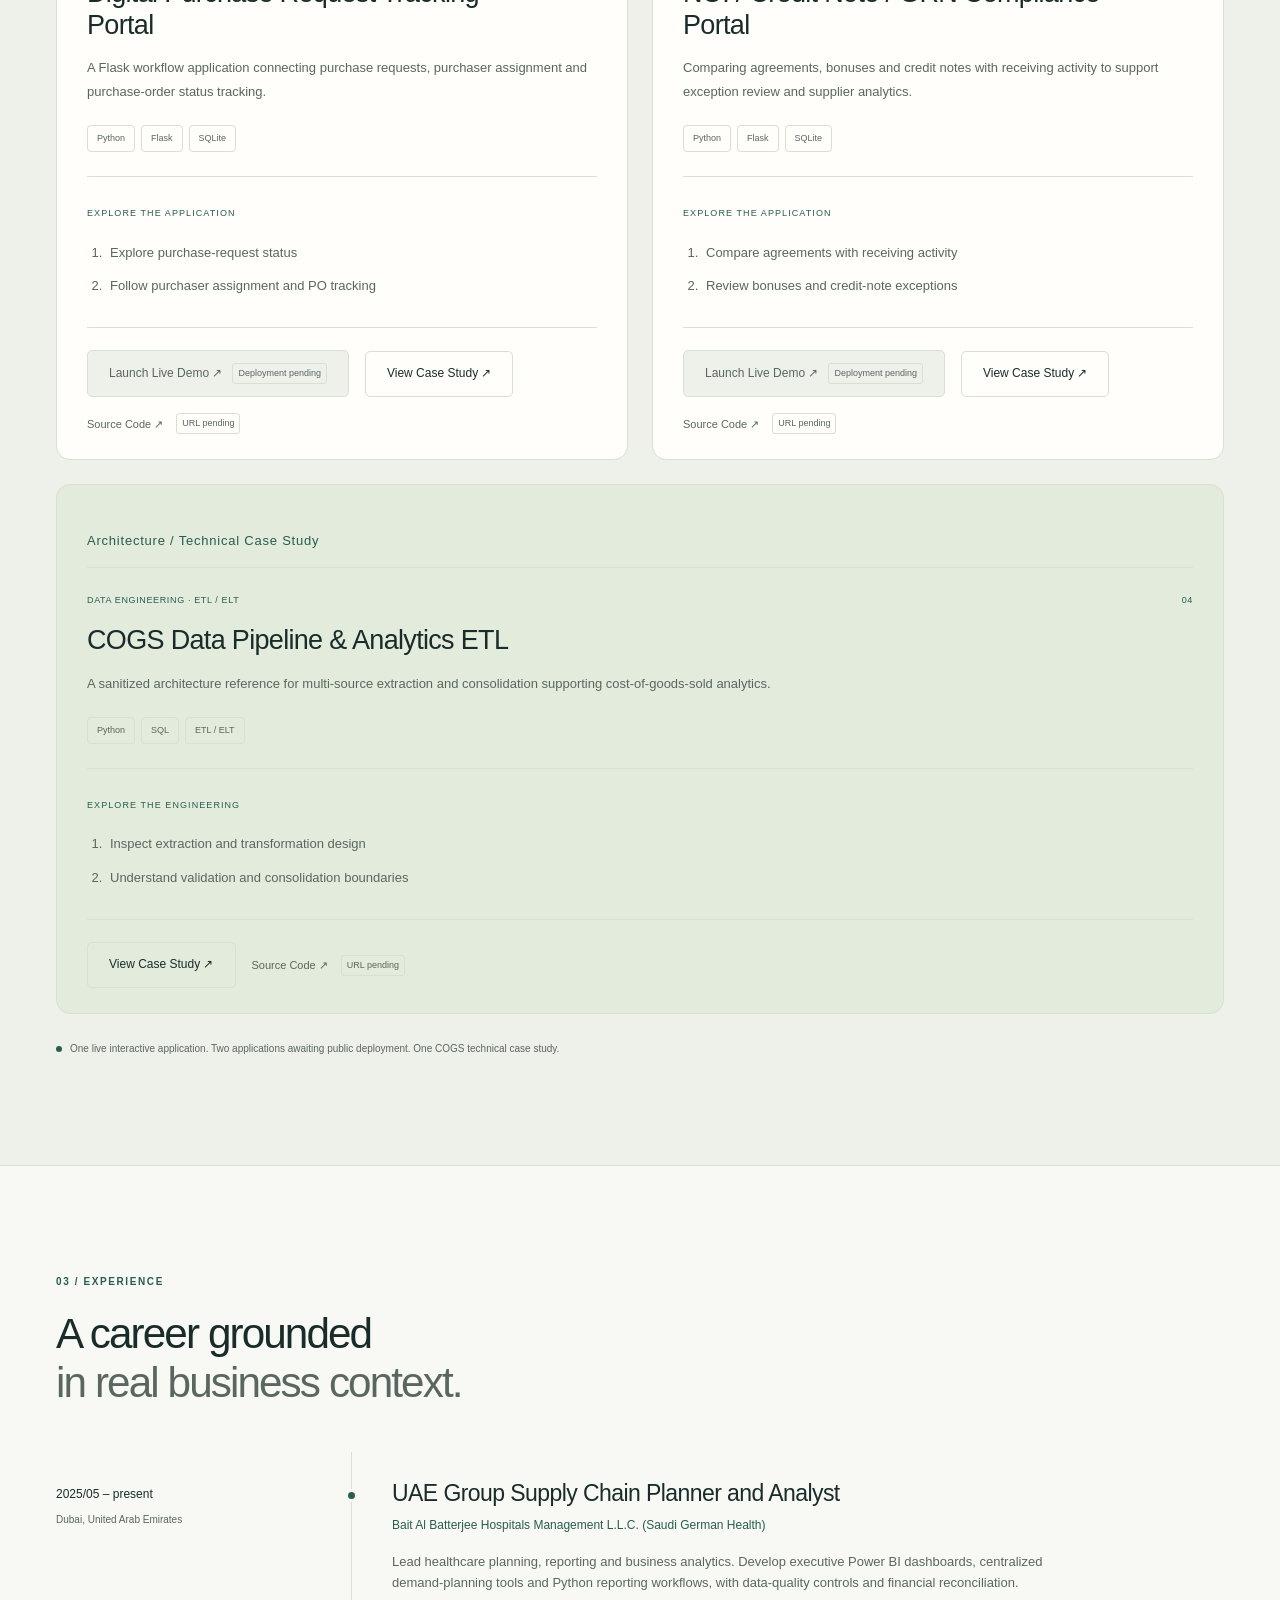
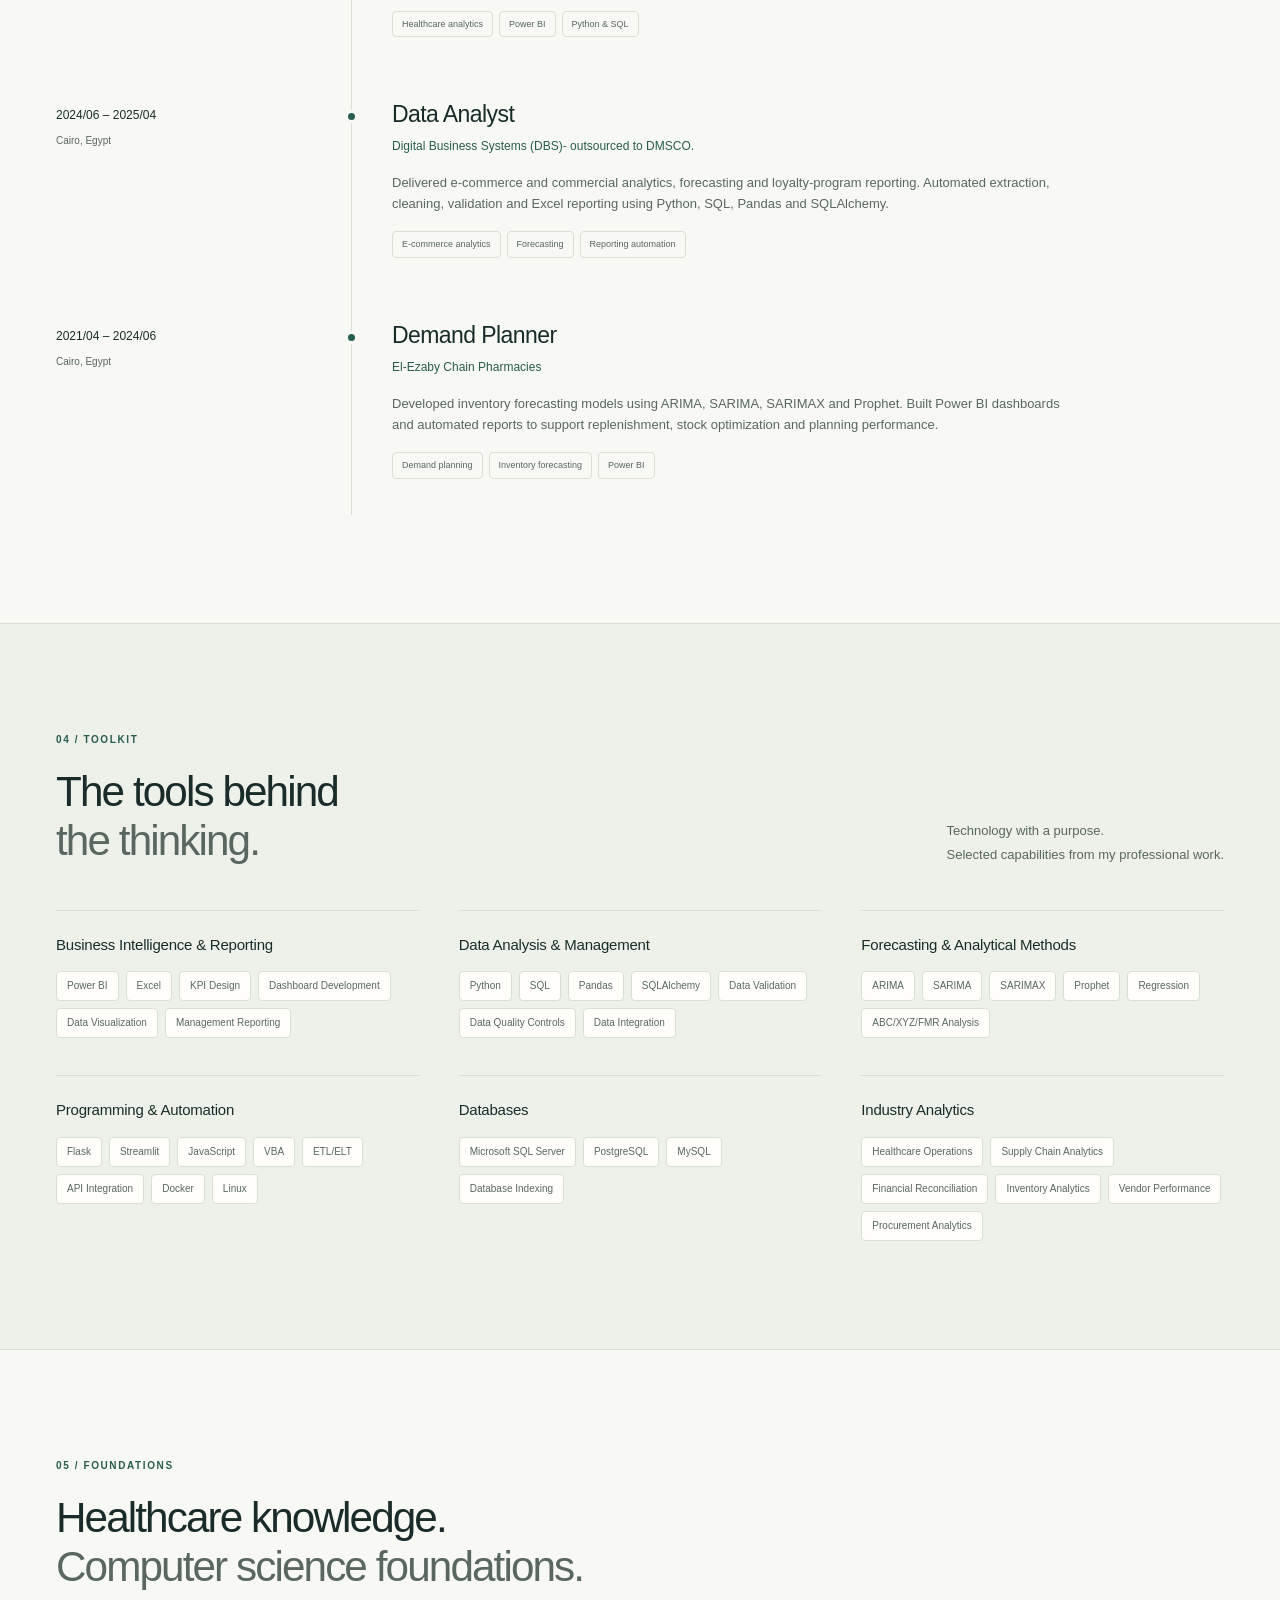
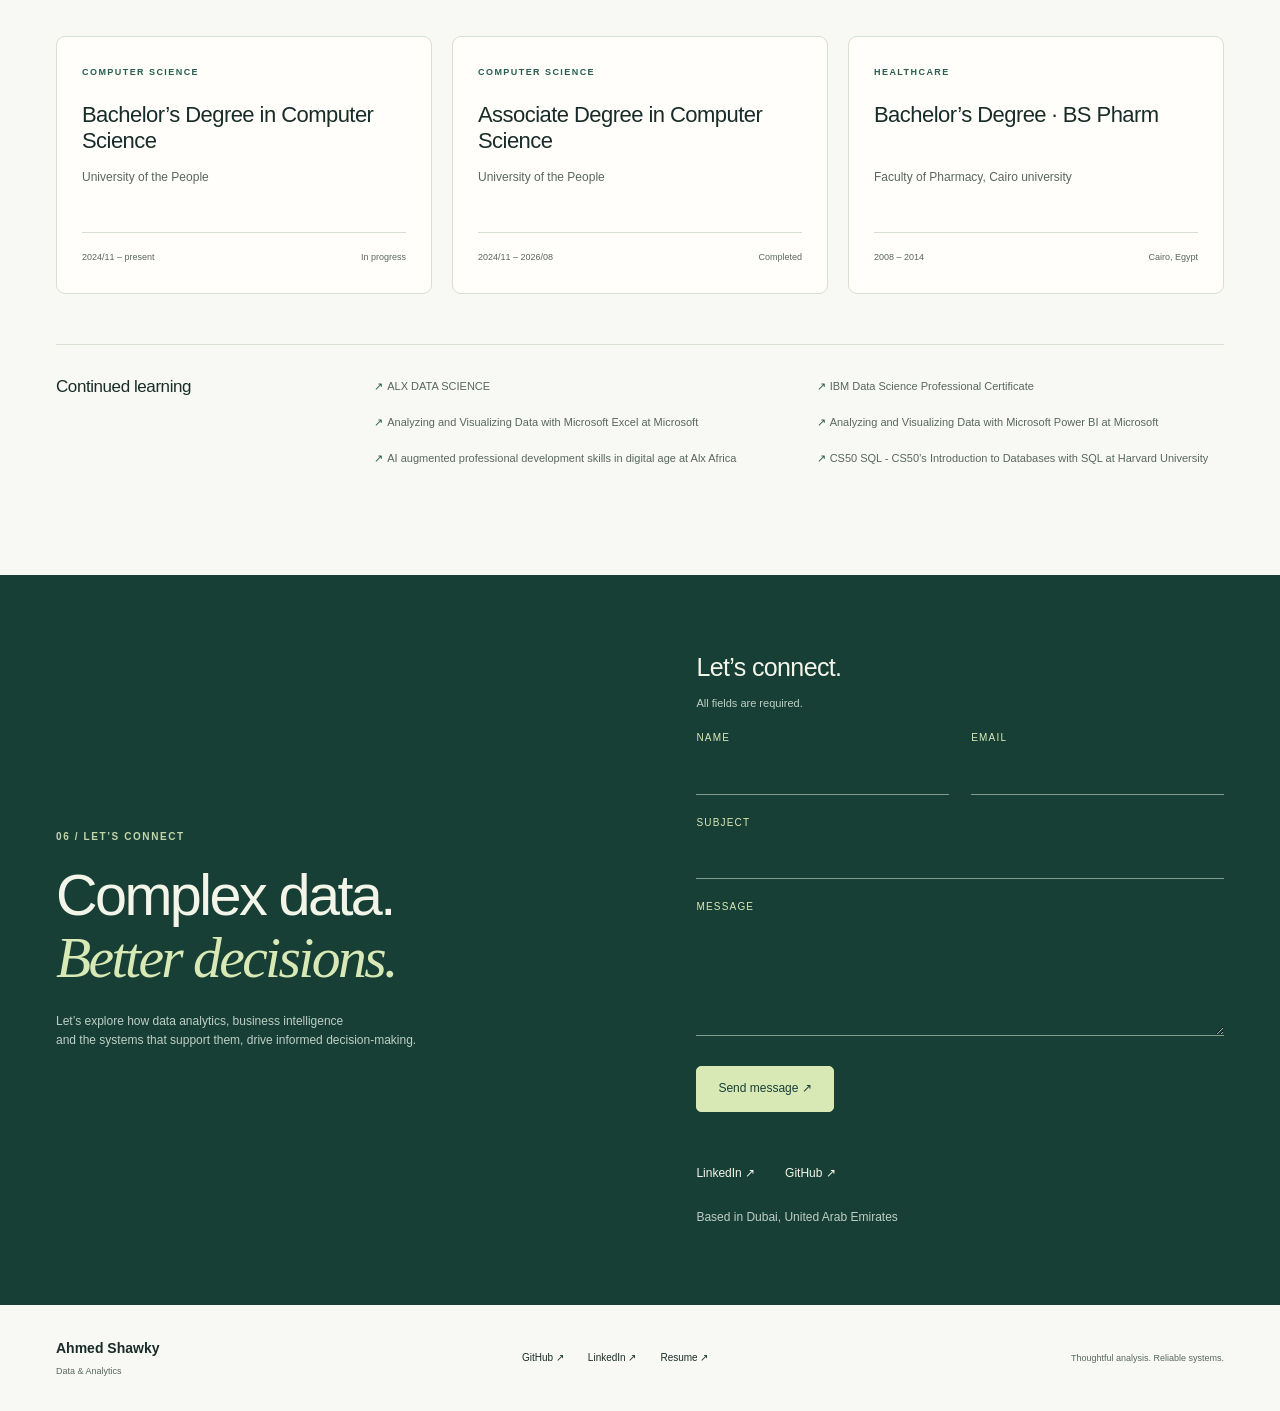
==== commit 08d42166: "Add professional contact form" ====
--- a/index.html
+++ b/index.html
@@ -1,4 +1,4 @@
 <!doctype html>
-<html lang="en"><head><meta charset="utf-8"><meta name="viewport" content="width=device-width, initial-scale=1"><meta name="color-scheme" content="light dark"><title>Ahmed Shawky | Data Analytics, BI &amp; Analytics Engineering</title><meta name="description" content="Data and analytics professional specializing in business intelligence, analytics engineering, automation and data products, with cross-domain experience across healthcare, supply chain, retail and e-commerce."><meta property="og:type" content="website"><meta property="og:title" content="Ahmed Shawky | Data Analytics, BI &amp; Analytics Engineering"><meta property="og:description" content="Data and analytics professional specializing in business intelligence, analytics engineering, automation and data products, with cross-domain experience across healthcare, supply chain, retail and e-commerce."><meta property="og:site_name" content="Ahmed Shawky — Data &amp; Analytics"><meta name="twitter:card" content="summary_large_image"><!-- Canonical and og:url are populated only when siteUrl is configured. --><link rel="icon" type="image/svg+xml" href="assets/images/favicon.svg"><link rel="stylesheet" href="assets/css/styles.css?v=hero-2"><script src="assets/js/config.js"></script><script src="assets/js/projects-config.js"></script><script defer src="assets/js/projects.js"></script><script src="assets/js/theme.js"></script><script defer src="assets/js/main.js"></script><noscript><style>@media(max-width:950px){.site-header{position:relative}.nav-wrap{flex-wrap:wrap;padding-block:16px}#primary-nav{display:flex;position:static;max-height:none;width:100%;border:0;padding:10px 0}.menu-toggle,.theme-toggle{display:none}}</style></noscript><meta property="og:image" content="https://ashaw2y1.github.io/ahmed-shawky-portfolio/assets/images/ahmed-shawky-og.png"><meta property="og:image:width" content="1200"><meta property="og:image:height" content="630"><meta property="og:image:type" content="image/png"><meta property="og:image:alt" content="Ahmed Shawky — Data, Analytics &amp; Intelligent Systems"><meta name="twitter:title" content="Ahmed Shawky | Data Analytics, BI &amp; Analytics Engineering"><meta name="twitter:description" content="Data and analytics professional specializing in business intelligence, analytics engineering, automation and data products, with cross-domain experience across healthcare, supply chain, retail and e-commerce."><meta name="twitter:image" content="https://ashaw2y1.github.io/ahmed-shawky-portfolio/assets/images/ahmed-shawky-og.png"><meta name="twitter:image:alt" content="Ahmed Shawky — Data, Analytics &amp; Intelligent Systems"><link rel="canonical" href="https://ashaw2y1.github.io/ahmed-shawky-portfolio/"><meta property="og:url" content="https://ashaw2y1.github.io/ahmed-shawky-portfolio/"></head><body data-page="index.html"><a class="skip-link" href="#main">Skip to content</a><header class="site-header"><div class="nav-wrap"><a class="brand" href="index.html" aria-label="Ahmed Shawky home"><span class="brand-mark" aria-hidden="true">AS<span></span></span><span>Ahmed Shawky<span class="brand-caption">DATA &amp; ANALYTICS</span></span></a><button class="menu-toggle" aria-expanded="false" aria-controls="primary-nav">Menu <span aria-hidden="true">☰</span></button><nav id="primary-nav" aria-label="Main navigation"><a href="#home" data-nav="home">Home</a><a href="#about" data-nav="about">About</a><a href="#experience" data-nav="experience">Experience</a><a href="#projects" data-nav="projects">Projects</a><a href="#skills" data-nav="skills">Skills</a><a href="#education" data-nav="education">Education</a><a href="#contact" data-nav="contact">Contact</a><a class="nav-resume" href="assets/resume/Ahmed_Shawky.pdf" target="_blank" rel="noopener">Resume <span aria-hidden="true">↗</span><span class="sr-only"> (PDF, new tab)</span></a><div class="mobile-social"><a data-profile="github" href="https://github.com/ashaw2y1" target="_blank" rel="noopener noreferrer">GitHub ↗</a><a data-profile="linkedin" href="https://www.linkedin.com/in/ashaw2y/" target="_blank" rel="noopener noreferrer">LinkedIn ↗</a></div></nav><button class="theme-toggle" aria-label="Switch to dark mode" title="Switch to dark mode"><svg viewBox="0 0 24 24" width="19" height="19" fill="none" stroke="currentColor" stroke-width="1.6" aria-hidden="true"><circle cx="12" cy="12" r="4"/><path d="M12 2v2m0 16v2M2 12h2m16 0h2M5 5l1.5 1.5m11 11L19 19M5 19l1.5-1.5m11-11L19 5"/></svg></button></div></header><main id="main"><section id="home" class="hero container"><div class="hero-copy"><p class="eyebrow"><span></span> DUBAI, UNITED ARAB EMIRATES</p><h1>Ahmed Shawky<span>Data, Analytics<br>&amp; <em>Intelligent Systems.</em></span></h1><p class="hero-description">Building analytics products that transform complex operational data into reliable insights, automated workflows, and better business decisions.</p><p class="hero-specialties">Data Analytics <span>·</span> Business Intelligence<br>Analytics Engineering <span>·</span> Automation</p><div class="button-row"><a class="button primary" href="#projects">Explore my work <span aria-hidden="true">↗</span></a><a class="button secondary" href="assets/resume/Ahmed_Shawky.pdf" target="_blank" rel="noopener">View resume <span aria-hidden="true">↗</span><span class="sr-only"> (PDF, new tab)</span></a></div><div class="hero-social"><a data-profile="linkedin" href="https://www.linkedin.com/in/ashaw2y/" target="_blank" rel="noopener noreferrer">LinkedIn ↗</a><a data-profile="github" href="https://github.com/ashaw2y1" target="_blank" rel="noopener noreferrer">GitHub ↗</a></div></div><figure class="signal-panel analytics-visual"><img src="assets/images/analytics-engine-hero.webp" width="1672" height="941" alt="Operational data flowing through an analytics engine into forecasting, inventory optimization and better business decisions." decoding="async" fetchpriority="high"></figure></section><div class="focus-strip"><div class="container"><span>DOMAIN KNOWLEDGE.<br><strong>ENGINEERING MINDSET.</strong></span><p>Cross-domain knowledge</p><i>+</i><p>Data &amp; analytics</p><i>+</i><p>Business decisions</p></div></div>
-<section id="about" class="section container"><div class="section-heading"><p class="eyebrow">01 / THE INTERSECTION</p><h2>Understanding the business.<br><span>Engineering the insight.</span></h2></div><div class="about-grid"><p class="lead">Technical analytics capability. Practical business understanding.</p><div><p>My progression from a foundation in pharmacy operations to demand planning, data analytics and BI / analytics engineering connects business understanding with technical delivery. My experience spans healthcare, supply chain, retail / pharmacy and e-commerce.</p><p>Today, I develop dashboards, planning portals and automated reporting that connect financial, operational and supply-chain data. My approach combines domain knowledge with Python, SQL, Power BI and a continuing education in computer science.</p></div></div><p class="eyebrow capability-label">CORE CAPABILITIES</p><div class="expertise-grid"><article class="expertise-card reveal"><span class="card-number">01 /</span><h3>Data analytics</h3><p>Statistical analysis, exploration and trends that support business decisions.</p><ul><li>Performance analysis</li><li>Forecasting & trend analysis</li><li>Data exploration & decision support</li></ul></article><article class="expertise-card reveal"><span class="card-number">02 /</span><h3>Business intelligence</h3><p>Reliable reporting that brings performance into focus.</p><ul><li>Power BI & dashboards</li><li>KPI design & measurement</li><li>Management reporting</li></ul></article><article class="expertise-card reveal"><span class="card-number">03 /</span><h3>Analytics engineering</h3><p>Validated data foundations for dependable analysis.</p><ul><li>Python · SQL · Pandas</li><li>ETL/ELT & data integration</li><li>Validation & analytics-ready datasets</li></ul></article><article class="expertise-card reveal"><span class="card-number">04 /</span><h3>Automation & data products</h3><p>Analytics applications that connect insight with everyday work.</p><ul><li>Flask · Streamlit · APIs</li><li>Workflow automation</li><li>Automated reporting</li></ul></article></div><div class="domain-section"><div class="section-heading"><p class="eyebrow">CROSS-DOMAIN KNOWLEDGE</p><h2>One analytics toolkit.<br><span>Multiple business contexts.</span></h2></div><div class="domain-grid"><article class="education-card reveal"><p class="eyebrow">Healthcare</p><ul class="tags" aria-label="Domain experience"><li>Operations</li><li>Performance analytics</li><li>Supply chain</li><li>Procurement</li><li>Inventory</li></ul></article><article class="education-card reveal"><p class="eyebrow">Retail &amp; pharmacy</p><ul class="tags" aria-label="Domain experience"><li>Demand planning</li><li>Replenishment</li><li>Inventory management</li><li>Forecasting</li><li>Stock optimization</li></ul></article><article class="education-card reveal"><p class="eyebrow">E-commerce</p><ul class="tags" aria-label="Domain experience"><li>Sales analytics</li><li>Commercial performance</li><li>Customer behavior</li><li>Loyalty analytics</li><li>Forecasting</li></ul></article></div></div></section><section id="projects" class="section work-section"><div class="container"><div class="section-heading heading-row"><div><p class="eyebrow">02 / SELECTED WORK</p><h2>Business problems.<br><span>Engineered solutions.</span></h2></div><p>Real applications. Synthetic data.<br>Explore the case study, then launch the application.</p></div><div class="project-grid"><article data-project="demandPlanning" class="project-card featured reveal"><div class="project-copy"><p class="demo-label" data-demo-status>LIVE · INTERACTIVE APPLICATION</p><div class="project-meta"><span>Domain: Supply chain / Inventory planning</span><span>01</span></div><h3><a data-project-name href="projects/demand-planning.html">Demand Planning & Inventory Optimization Portal</a></h3><p>Bringing consumption, inventory, purchasing and forecasts together to support replenishment decisions and stock-risk monitoring.</p><ul data-project-tech class="tags" aria-label="Technologies"><li>Python</li><li>Pandas</li><li>Streamlit</li><li>SQL</li></ul><div class="try-workflow"><span>EXPLORE THE APPLICATION</span><ol><li>Explore consumption and stock</li><li>Review replenishment and inventory health</li></ol></div><p class="availability-note">Interactive portfolio demo using fully synthetic data.</p><div class="demo-actions"><a class="button primary demo-launch" data-demo-launch aria-disabled="true" role="link" tabindex="0">Launch Live Demo <span class="pending">Deployment pending</span></a><a class="button secondary" href="projects/demand-planning.html">View Case Study ↗</a><a class="text-link" data-source-link aria-disabled="true" role="link" tabindex="0">Source Code <span class="pending">URL pending</span></a></div></div></article><article data-project="digitalPR" class="project-card  reveal"><div class="project-copy"><p class="demo-label" data-demo-status>Interactive application · Deployment pending</p><div class="project-meta"><span>Workflow automation · Analytics applications</span><span>02</span></div><h3><a data-project-name href="projects/digital-pr-tracker.html">Digital Purchase Request Tracking Portal</a></h3><p>A Flask workflow application connecting purchase requests, purchaser assignment and purchase-order status tracking.</p><ul data-project-tech class="tags" aria-label="Technologies"><li>Python</li><li>Flask</li><li>SQLAlchemy</li><li>SQLite demo</li></ul><div class="try-workflow"><span>EXPLORE THE APPLICATION</span><ol><li>Explore purchase-request status</li><li>Follow purchaser assignment and PO tracking</li></ol></div><div class="demo-actions"><a class="button primary demo-launch" data-demo-launch aria-disabled="true" role="link" tabindex="0">Launch Live Demo <span class="pending">Deployment pending</span></a><a class="button secondary" href="projects/digital-pr-tracker.html">View Case Study ↗</a><a class="text-link" data-source-link aria-disabled="true" role="link" tabindex="0">Source Code <span class="pending">URL pending</span></a></div></div></article><article data-project="noiPortal" class="project-card  reveal"><div class="project-copy"><p class="demo-label" data-demo-status>Interactive application · Deployment pending</p><div class="project-meta"><span>Healthcare analytics · Financial controls</span><span>03</span></div><h3><a data-project-name href="projects/noi-portal.html">NOI / Credit Note / GRN Compliance Portal</a></h3><p>Comparing agreements, bonuses and credit notes with receiving activity to support exception review and supplier analytics.</p><ul data-project-tech class="tags" aria-label="Technologies"><li>Python</li><li>Flask</li><li>SQL</li><li>SQLite demo</li></ul><div class="try-workflow"><span>EXPLORE THE APPLICATION</span><ol><li>Compare agreements with receiving activity</li><li>Review bonuses and credit-note exceptions</li></ol></div><div class="demo-actions"><a class="button primary demo-launch" data-demo-launch aria-disabled="true" role="link" tabindex="0">Launch Live Demo <span class="pending">Deployment pending</span></a><a class="button secondary" href="projects/noi-portal.html">View Case Study ↗</a><a class="text-link" data-source-link aria-disabled="true" role="link" tabindex="0">Source Code <span class="pending">URL pending</span></a></div></div></article><article data-project="cogsPipeline" class="project-card  reveal"><div class="project-copy"><p class="demo-label" data-demo-status>Architecture / Technical Case Study</p><div class="project-meta"><span>Data engineering · ETL / ELT</span><span>04</span></div><h3><a data-project-name href="projects/cogs-etl-pipeline.html">COGS Data Pipeline & Analytics ETL</a></h3><p>A sanitized architecture reference for multi-source extraction and consolidation supporting cost-of-goods-sold analytics.</p><ul data-project-tech class="tags" aria-label="Technologies"><li>Python</li><li>SQL Server</li><li>ETL / ELT</li></ul><div class="try-workflow"><span>EXPLORE THE ENGINEERING</span><ol><li>Inspect extraction and transformation design</li><li>Understand validation and consolidation boundaries</li></ol></div><div class="demo-actions"><a class="button primary demo-launch" data-demo-launch hidden aria-disabled="true" role="link" tabindex="0">Launch Live Demo <span class="pending">Deployment pending</span></a><a class="button secondary" href="projects/cogs-etl-pipeline.html">View Case Study ↗</a><a class="text-link" data-source-link aria-disabled="true" role="link" tabindex="0">Source Code <span class="pending">URL pending</span></a></div></div></article></div><p class="work-note"><span class="status-dot"></span> One live interactive application. Two applications awaiting public deployment. One COGS technical case study.</p></div></section>
-<section id="experience" class="section container"><div class="section-heading"><p class="eyebrow">03 / EXPERIENCE</p><h2>A career grounded<br><span>in real business context.</span></h2></div><div class="timeline"><article class="timeline-item reveal"><div class="timeline-date">2025/05 – present<span>Dubai, United Arab Emirates</span></div><div class="timeline-content"><h3>UAE Group Supply Chain Planner and Analyst</h3><p class="employer">Bait Al Batterjee Hospitals Management L.L.C. (Saudi German Health)</p><p>Lead healthcare planning, reporting and business analytics. Develop executive Power BI dashboards, centralized demand-planning tools and Python reporting workflows, with data-quality controls and financial reconciliation.</p><ul class="tags" aria-label="Technologies"><li>Healthcare analytics</li><li>Power BI</li><li>Python &amp; SQL</li></ul></div></article><article class="timeline-item reveal"><div class="timeline-date">2024/06 – 2025/04<span>Cairo, Egypt</span></div><div class="timeline-content"><h3>Data Analyst</h3><p class="employer">Digital Business Systems (DBS)- outsourced to DMSCO.</p><p>Delivered e-commerce and commercial analytics, forecasting and loyalty-program reporting. Automated extraction, cleaning, validation and Excel reporting using Python, SQL, Pandas and SQLAlchemy.</p><ul class="tags" aria-label="Technologies"><li>E-commerce analytics</li><li>Forecasting</li><li>Reporting automation</li></ul></div></article><article class="timeline-item reveal"><div class="timeline-date">2021/04 – 2024/06<span>Cairo, Egypt</span></div><div class="timeline-content"><h3>Demand Planner</h3><p class="employer">El-Ezaby Chain Pharmacies</p><p>Developed inventory forecasting models using ARIMA, SARIMA, SARIMAX and Prophet. Built Power BI dashboards and automated reports to support replenishment, stock optimization and planning performance.</p><ul class="tags" aria-label="Technologies"><li>Demand planning</li><li>Inventory forecasting</li><li>Power BI</li></ul></div></article></div></section><section id="skills" class="section skills-section"><div class="container"><div class="section-heading heading-row"><div><p class="eyebrow">04 / TOOLKIT</p><h2>The tools behind<br><span>the thinking.</span></h2></div><p>Technology with a purpose.<br>Selected capabilities from my professional work.</p></div><div class="skills-grid"><article class="skill-group"><h3>Business Intelligence &amp; Reporting</h3><ul class="tags" aria-label="Technologies"><li>Power BI</li><li>Excel</li><li>KPI Design</li><li>Dashboard Development</li><li>Data Visualization</li><li>Management Reporting</li></ul></article><article class="skill-group"><h3>Data Analysis &amp; Management</h3><ul class="tags" aria-label="Technologies"><li>Python</li><li>SQL</li><li>Pandas</li><li>SQLAlchemy</li><li>Data Validation</li><li>Data Quality Controls</li><li>Data Integration</li></ul></article><article class="skill-group"><h3>Forecasting &amp; Analytical Methods</h3><ul class="tags" aria-label="Technologies"><li>ARIMA</li><li>SARIMA</li><li>SARIMAX</li><li>Prophet</li><li>Regression</li><li>ABC/XYZ/FMR Analysis</li></ul></article><article class="skill-group"><h3>Programming &amp; Automation</h3><ul class="tags" aria-label="Technologies"><li>Flask</li><li>Streamlit</li><li>JavaScript</li><li>VBA</li><li>ETL/ELT</li><li>API Integration</li><li>Docker</li><li>Linux</li></ul></article><article class="skill-group"><h3>Databases</h3><ul class="tags" aria-label="Technologies"><li>Microsoft SQL Server</li><li>PostgreSQL</li><li>MySQL</li><li>Database Indexing</li></ul></article><article class="skill-group"><h3>Industry Analytics</h3><ul class="tags" aria-label="Technologies"><li>Healthcare Operations</li><li>Supply Chain Analytics</li><li>Financial Reconciliation</li><li>Inventory Analytics</li><li>Vendor Performance</li><li>Procurement Analytics</li></ul></article></div></div></section><section id="education" class="section container"><div class="section-heading"><p class="eyebrow">05 / FOUNDATIONS</p><h2>Healthcare knowledge.<br><span>Computer science foundations.</span></h2></div><div class="education-grid"><article class="education-card reveal"><p class="eyebrow">COMPUTER SCIENCE</p><h3>Bachelor’s Degree in Computer Science</h3><p>University of the People</p><div><span>2024/11 – present</span><span>In progress</span></div></article><article class="education-card reveal"><p class="eyebrow">COMPUTER SCIENCE</p><h3>Associate Degree in Computer Science</h3><p>University of the People</p><div><span>2024/11 – 2026/08</span><span>Completed</span></div></article><article class="education-card reveal"><p class="eyebrow">HEALTHCARE</p><h3>Bachelor’s Degree · BS Pharm</h3><p>Faculty of Pharmacy, Cairo university</p><div><span>2008 – 2014</span><span>Cairo, Egypt</span></div></article></div><div class="certifications"><h3>Continued learning</h3><ul><li>ALX DATA SCIENCE</li><li>IBM Data Science Professional Certificate</li><li>Analyzing and Visualizing Data with Microsoft Excel at Microsoft</li><li>Analyzing and Visualizing Data with Microsoft Power BI at Microsoft</li><li>AI augmented professional development skills in digital age at Alx Africa</li><li>CS50 SQL - CS50’s Introduction to Databases with SQL at Harvard University</li></ul></div></section><section id="contact" class="contact-section"><div class="container contact-grid"><div><p class="eyebrow">06 / LET’S CONNECT</p><h2>Complex data.<br><em>Better decisions.</em></h2><p>Let’s explore how data analytics, business intelligence<br class="desktop-break"> and the systems that support them, drive informed decision-making.</p></div><div class="contact-links"><a class="contact-email" data-email href="mailto:ahmed.shaw2y.as@gmail.com">ahmed.shaw2y.as@gmail.com <span aria-hidden="true">↗</span></a><div><a data-profile="linkedin" href="https://www.linkedin.com/in/ashaw2y/" target="_blank" rel="noopener noreferrer">LinkedIn ↗</a><a data-profile="github" href="https://github.com/ashaw2y1" target="_blank" rel="noopener noreferrer">GitHub ↗</a></div><p>Based in Dubai, United Arab Emirates</p></div></div></section></main><footer class="site-footer container"><a class="footer-name" href="index.html">Ahmed Shawky<span>Data &amp; Analytics</span></a><div class="footer-links"><a data-profile="github" href="https://github.com/ashaw2y1" target="_blank" rel="noopener noreferrer">GitHub ↗</a><a data-profile="linkedin" href="https://www.linkedin.com/in/ashaw2y/" target="_blank" rel="noopener noreferrer">LinkedIn ↗</a><a href="assets/resume/Ahmed_Shawky.pdf" target="_blank" rel="noopener">Resume ↗</a></div><p>Thoughtful analysis. Reliable systems.</p></footer><a class="back-top" href="#main" aria-label="Back to top">↑</a></body></html>
+<html lang="en"><head><meta charset="utf-8"><meta name="viewport" content="width=device-width, initial-scale=1"><meta name="color-scheme" content="light dark"><title>Ahmed Shawky | Data Analytics, BI &amp; Analytics Engineering</title><meta name="description" content="Data and analytics professional specializing in business intelligence, analytics engineering, automation and data products, with cross-domain experience across healthcare, supply chain, retail and e-commerce."><meta property="og:type" content="website"><meta property="og:title" content="Ahmed Shawky | Data Analytics, BI &amp; Analytics Engineering"><meta property="og:description" content="Data and analytics professional specializing in business intelligence, analytics engineering, automation and data products, with cross-domain experience across healthcare, supply chain, retail and e-commerce."><meta property="og:site_name" content="Ahmed Shawky — Data &amp; Analytics"><meta name="twitter:card" content="summary_large_image"><!-- Canonical and og:url are populated only when siteUrl is configured. --><link rel="icon" type="image/svg+xml" href="assets/images/favicon.svg"><link rel="stylesheet" href="assets/css/styles.css?v=contact-1"><script src="assets/js/config.js?v=contact-1"></script><script src="assets/js/projects-config.js"></script><script defer src="assets/js/projects.js"></script><script src="assets/js/theme.js"></script><script defer src="assets/js/main.js?v=contact-1"></script><noscript><style>@media(max-width:950px){.site-header{position:relative}.nav-wrap{flex-wrap:wrap;padding-block:16px}#primary-nav{display:flex;position:static;max-height:none;width:100%;border:0;padding:10px 0}.menu-toggle,.theme-toggle{display:none}}</style></noscript><meta property="og:image" content="https://ashaw2y1.github.io/ahmed-shawky-portfolio/assets/images/ahmed-shawky-og.png"><meta property="og:image:width" content="1200"><meta property="og:image:height" content="630"><meta property="og:image:type" content="image/png"><meta property="og:image:alt" content="Ahmed Shawky — Data, Analytics &amp; Intelligent Systems"><meta name="twitter:title" content="Ahmed Shawky | Data Analytics, BI &amp; Analytics Engineering"><meta name="twitter:description" content="Data and analytics professional specializing in business intelligence, analytics engineering, automation and data products, with cross-domain experience across healthcare, supply chain, retail and e-commerce."><meta name="twitter:image" content="https://ashaw2y1.github.io/ahmed-shawky-portfolio/assets/images/ahmed-shawky-og.png"><meta name="twitter:image:alt" content="Ahmed Shawky — Data, Analytics &amp; Intelligent Systems"><link rel="canonical" href="https://ashaw2y1.github.io/ahmed-shawky-portfolio/"><meta property="og:url" content="https://ashaw2y1.github.io/ahmed-shawky-portfolio/"></head><body data-page="index.html"><a class="skip-link" href="#main">Skip to content</a><header class="site-header"><div class="nav-wrap"><a class="brand" href="index.html" aria-label="Ahmed Shawky home"><span class="brand-mark" aria-hidden="true">AS<span></span></span><span>Ahmed Shawky<span class="brand-caption">DATA &amp; ANALYTICS</span></span></a><button class="menu-toggle" aria-expanded="false" aria-controls="primary-nav">Menu <span aria-hidden="true">☰</span></button><nav id="primary-nav" aria-label="Main navigation"><a href="#home" data-nav="home">Home</a><a href="#about" data-nav="about">About</a><a href="#experience" data-nav="experience">Experience</a><a href="#projects" data-nav="projects">Projects</a><a href="#skills" data-nav="skills">Skills</a><a href="#education" data-nav="education">Education</a><a href="#contact" data-nav="contact">Contact</a><a class="nav-resume" href="assets/resume/Ahmed_Shawky.pdf" target="_blank" rel="noopener" data-analytics-event="resume_click">Resume <span aria-hidden="true">↗</span><span class="sr-only"> (PDF, new tab)</span></a><div class="mobile-social"><a data-profile="github" href="https://github.com/ashaw2y1" target="_blank" rel="noopener noreferrer" data-analytics-event="github_click">GitHub ↗</a><a data-profile="linkedin" href="https://www.linkedin.com/in/ashaw2y/" target="_blank" rel="noopener noreferrer" data-analytics-event="linkedin_click">LinkedIn ↗</a></div></nav><button class="theme-toggle" aria-label="Switch to dark mode" title="Switch to dark mode"><svg viewBox="0 0 24 24" width="19" height="19" fill="none" stroke="currentColor" stroke-width="1.6" aria-hidden="true"><circle cx="12" cy="12" r="4"/><path d="M12 2v2m0 16v2M2 12h2m16 0h2M5 5l1.5 1.5m11 11L19 19M5 19l1.5-1.5m11-11L19 5"/></svg></button></div></header><main id="main"><section id="home" class="hero container"><div class="hero-copy"><p class="eyebrow"><span></span> DUBAI, UNITED ARAB EMIRATES</p><h1>Ahmed Shawky<span>Data, Analytics<br>&amp; <em>Intelligent Systems.</em></span></h1><p class="hero-description">Building analytics products that transform complex operational data into reliable insights, automated workflows, and better business decisions.</p><p class="hero-specialties">Data Analytics <span>·</span> Business Intelligence<br>Analytics Engineering <span>·</span> Automation</p><div class="button-row"><a class="button primary" href="#projects">Explore my work <span aria-hidden="true">↗</span></a><a class="button secondary" href="assets/resume/Ahmed_Shawky.pdf" target="_blank" rel="noopener" data-analytics-event="resume_click">View resume <span aria-hidden="true">↗</span><span class="sr-only"> (PDF, new tab)</span></a></div><div class="hero-social"><a data-profile="linkedin" href="https://www.linkedin.com/in/ashaw2y/" target="_blank" rel="noopener noreferrer" data-analytics-event="linkedin_click">LinkedIn ↗</a><a data-profile="github" href="https://github.com/ashaw2y1" target="_blank" rel="noopener noreferrer" data-analytics-event="github_click">GitHub ↗</a></div></div><figure class="signal-panel analytics-visual"><img src="assets/images/analytics-engine-hero.webp" width="1672" height="941" alt="Operational data flowing through an analytics engine into forecasting, inventory optimization and better business decisions." decoding="async" fetchpriority="high"></figure></section><div class="focus-strip"><div class="container"><span>DOMAIN KNOWLEDGE.<br><strong>ENGINEERING MINDSET.</strong></span><p>Cross-domain knowledge</p><i>+</i><p>Data &amp; analytics</p><i>+</i><p>Business decisions</p></div></div>
+<section id="about" class="section container"><div class="section-heading"><p class="eyebrow">01 / THE INTERSECTION</p><h2>Understanding the business.<br><span>Engineering the insight.</span></h2></div><div class="about-grid"><p class="lead">Technical analytics capability. Practical business understanding.</p><div><p>My progression from a foundation in pharmacy operations to demand planning, data analytics and BI / analytics engineering connects business understanding with technical delivery. My experience spans healthcare, supply chain, retail / pharmacy and e-commerce.</p><p>Today, I develop dashboards, planning portals and automated reporting that connect financial, operational and supply-chain data. My approach combines domain knowledge with Python, SQL, Power BI and a continuing education in computer science.</p></div></div><p class="eyebrow capability-label">CORE CAPABILITIES</p><div class="expertise-grid"><article class="expertise-card reveal"><span class="card-number">01 /</span><h3>Data analytics</h3><p>Statistical analysis, exploration and trends that support business decisions.</p><ul><li>Performance analysis</li><li>Forecasting & trend analysis</li><li>Data exploration & decision support</li></ul></article><article class="expertise-card reveal"><span class="card-number">02 /</span><h3>Business intelligence</h3><p>Reliable reporting that brings performance into focus.</p><ul><li>Power BI & dashboards</li><li>KPI design & measurement</li><li>Management reporting</li></ul></article><article class="expertise-card reveal"><span class="card-number">03 /</span><h3>Analytics engineering</h3><p>Validated data foundations for dependable analysis.</p><ul><li>Python · SQL · Pandas</li><li>ETL/ELT & data integration</li><li>Validation & analytics-ready datasets</li></ul></article><article class="expertise-card reveal"><span class="card-number">04 /</span><h3>Automation & data products</h3><p>Analytics applications that connect insight with everyday work.</p><ul><li>Flask · Streamlit · APIs</li><li>Workflow automation</li><li>Automated reporting</li></ul></article></div><div class="domain-section"><div class="section-heading"><p class="eyebrow">CROSS-DOMAIN KNOWLEDGE</p><h2>One analytics toolkit.<br><span>Multiple business contexts.</span></h2></div><div class="domain-grid"><article class="education-card reveal"><p class="eyebrow">Healthcare</p><ul class="tags" aria-label="Domain experience"><li>Operations</li><li>Performance analytics</li><li>Supply chain</li><li>Procurement</li><li>Inventory</li></ul></article><article class="education-card reveal"><p class="eyebrow">Retail &amp; pharmacy</p><ul class="tags" aria-label="Domain experience"><li>Demand planning</li><li>Replenishment</li><li>Inventory management</li><li>Forecasting</li><li>Stock optimization</li></ul></article><article class="education-card reveal"><p class="eyebrow">E-commerce</p><ul class="tags" aria-label="Domain experience"><li>Sales analytics</li><li>Commercial performance</li><li>Customer behavior</li><li>Loyalty analytics</li><li>Forecasting</li></ul></article></div></div></section><section id="projects" class="section work-section"><div class="container"><div class="section-heading heading-row"><div><p class="eyebrow">02 / SELECTED WORK</p><h2>Business problems.<br><span>Engineered solutions.</span></h2></div><p>Real applications. Synthetic data.<br>Explore the case study, then launch the application.</p></div><div class="project-grid"><article data-project="demandPlanning" class="project-card featured reveal"><div class="project-copy"><p class="demo-label" data-demo-status>LIVE · INTERACTIVE APPLICATION</p><div class="project-meta"><span>Domain: Supply chain / Inventory planning</span><span>01</span></div><h3><a data-project-name href="projects/demand-planning.html" data-analytics-event="project_view">Demand Planning & Inventory Optimization Portal</a></h3><p>Bringing consumption, inventory, purchasing and forecasts together to support replenishment decisions and stock-risk monitoring.</p><ul data-project-tech class="tags" aria-label="Technologies"><li>Python</li><li>Pandas</li><li>Streamlit</li><li>SQL</li></ul><div class="try-workflow"><span>EXPLORE THE APPLICATION</span><ol><li>Explore consumption and stock</li><li>Review replenishment and inventory health</li></ol></div><p class="availability-note">Interactive portfolio demo using fully synthetic data.</p><div class="demo-actions"><a class="button primary demo-launch" data-demo-launch aria-disabled="true" role="link" tabindex="0" data-analytics-event="live_demo_click">Launch Live Demo <span class="pending">Deployment pending</span></a><a class="button secondary" href="projects/demand-planning.html" data-analytics-event="project_view">View Case Study ↗</a><a class="text-link" data-source-link aria-disabled="true" role="link" tabindex="0" data-analytics-event="source_code_click">Source Code <span class="pending">URL pending</span></a></div></div></article><article data-project="digitalPR" class="project-card  reveal"><div class="project-copy"><p class="demo-label" data-demo-status>Interactive application · Deployment pending</p><div class="project-meta"><span>Workflow automation · Analytics applications</span><span>02</span></div><h3><a data-project-name href="projects/digital-pr-tracker.html" data-analytics-event="project_view">Digital Purchase Request Tracking Portal</a></h3><p>A Flask workflow application connecting purchase requests, purchaser assignment and purchase-order status tracking.</p><ul data-project-tech class="tags" aria-label="Technologies"><li>Python</li><li>Flask</li><li>SQLAlchemy</li><li>SQLite demo</li></ul><div class="try-workflow"><span>EXPLORE THE APPLICATION</span><ol><li>Explore purchase-request status</li><li>Follow purchaser assignment and PO tracking</li></ol></div><div class="demo-actions"><a class="button primary demo-launch" data-demo-launch aria-disabled="true" role="link" tabindex="0" data-analytics-event="live_demo_click">Launch Live Demo <span class="pending">Deployment pending</span></a><a class="button secondary" href="projects/digital-pr-tracker.html" data-analytics-event="project_view">View Case Study ↗</a><a class="text-link" data-source-link aria-disabled="true" role="link" tabindex="0" data-analytics-event="source_code_click">Source Code <span class="pending">URL pending</span></a></div></div></article><article data-project="noiPortal" class="project-card  reveal"><div class="project-copy"><p class="demo-label" data-demo-status>Interactive application · Deployment pending</p><div class="project-meta"><span>Healthcare analytics · Financial controls</span><span>03</span></div><h3><a data-project-name href="projects/noi-portal.html" data-analytics-event="project_view">NOI / Credit Note / GRN Compliance Portal</a></h3><p>Comparing agreements, bonuses and credit notes with receiving activity to support exception review and supplier analytics.</p><ul data-project-tech class="tags" aria-label="Technologies"><li>Python</li><li>Flask</li><li>SQL</li><li>SQLite demo</li></ul><div class="try-workflow"><span>EXPLORE THE APPLICATION</span><ol><li>Compare agreements with receiving activity</li><li>Review bonuses and credit-note exceptions</li></ol></div><div class="demo-actions"><a class="button primary demo-launch" data-demo-launch aria-disabled="true" role="link" tabindex="0" data-analytics-event="live_demo_click">Launch Live Demo <span class="pending">Deployment pending</span></a><a class="button secondary" href="projects/noi-portal.html" data-analytics-event="project_view">View Case Study ↗</a><a class="text-link" data-source-link aria-disabled="true" role="link" tabindex="0" data-analytics-event="source_code_click">Source Code <span class="pending">URL pending</span></a></div></div></article><article data-project="cogsPipeline" class="project-card  reveal"><div class="project-copy"><p class="demo-label" data-demo-status>Architecture / Technical Case Study</p><div class="project-meta"><span>Data engineering · ETL / ELT</span><span>04</span></div><h3><a data-project-name href="projects/cogs-etl-pipeline.html" data-analytics-event="project_view">COGS Data Pipeline & Analytics ETL</a></h3><p>A sanitized architecture reference for multi-source extraction and consolidation supporting cost-of-goods-sold analytics.</p><ul data-project-tech class="tags" aria-label="Technologies"><li>Python</li><li>SQL Server</li><li>ETL / ELT</li></ul><div class="try-workflow"><span>EXPLORE THE ENGINEERING</span><ol><li>Inspect extraction and transformation design</li><li>Understand validation and consolidation boundaries</li></ol></div><div class="demo-actions"><a class="button primary demo-launch" data-demo-launch hidden aria-disabled="true" role="link" tabindex="0" data-analytics-event="live_demo_click">Launch Live Demo <span class="pending">Deployment pending</span></a><a class="button secondary" href="projects/cogs-etl-pipeline.html" data-analytics-event="project_view">View Case Study ↗</a><a class="text-link" data-source-link aria-disabled="true" role="link" tabindex="0" data-analytics-event="source_code_click">Source Code <span class="pending">URL pending</span></a></div></div></article></div><p class="work-note"><span class="status-dot"></span> One live interactive application. Two applications awaiting public deployment. One COGS technical case study.</p></div></section>
+<section id="experience" class="section container"><div class="section-heading"><p class="eyebrow">03 / EXPERIENCE</p><h2>A career grounded<br><span>in real business context.</span></h2></div><div class="timeline"><article class="timeline-item reveal"><div class="timeline-date">2025/05 – present<span>Dubai, United Arab Emirates</span></div><div class="timeline-content"><h3>UAE Group Supply Chain Planner and Analyst</h3><p class="employer">Bait Al Batterjee Hospitals Management L.L.C. (Saudi German Health)</p><p>Lead healthcare planning, reporting and business analytics. Develop executive Power BI dashboards, centralized demand-planning tools and Python reporting workflows, with data-quality controls and financial reconciliation.</p><ul class="tags" aria-label="Technologies"><li>Healthcare analytics</li><li>Power BI</li><li>Python &amp; SQL</li></ul></div></article><article class="timeline-item reveal"><div class="timeline-date">2024/06 – 2025/04<span>Cairo, Egypt</span></div><div class="timeline-content"><h3>Data Analyst</h3><p class="employer">Digital Business Systems (DBS)- outsourced to DMSCO.</p><p>Delivered e-commerce and commercial analytics, forecasting and loyalty-program reporting. Automated extraction, cleaning, validation and Excel reporting using Python, SQL, Pandas and SQLAlchemy.</p><ul class="tags" aria-label="Technologies"><li>E-commerce analytics</li><li>Forecasting</li><li>Reporting automation</li></ul></div></article><article class="timeline-item reveal"><div class="timeline-date">2021/04 – 2024/06<span>Cairo, Egypt</span></div><div class="timeline-content"><h3>Demand Planner</h3><p class="employer">El-Ezaby Chain Pharmacies</p><p>Developed inventory forecasting models using ARIMA, SARIMA, SARIMAX and Prophet. Built Power BI dashboards and automated reports to support replenishment, stock optimization and planning performance.</p><ul class="tags" aria-label="Technologies"><li>Demand planning</li><li>Inventory forecasting</li><li>Power BI</li></ul></div></article></div></section><section id="skills" class="section skills-section"><div class="container"><div class="section-heading heading-row"><div><p class="eyebrow">04 / TOOLKIT</p><h2>The tools behind<br><span>the thinking.</span></h2></div><p>Technology with a purpose.<br>Selected capabilities from my professional work.</p></div><div class="skills-grid"><article class="skill-group"><h3>Business Intelligence &amp; Reporting</h3><ul class="tags" aria-label="Technologies"><li>Power BI</li><li>Excel</li><li>KPI Design</li><li>Dashboard Development</li><li>Data Visualization</li><li>Management Reporting</li></ul></article><article class="skill-group"><h3>Data Analysis &amp; Management</h3><ul class="tags" aria-label="Technologies"><li>Python</li><li>SQL</li><li>Pandas</li><li>SQLAlchemy</li><li>Data Validation</li><li>Data Quality Controls</li><li>Data Integration</li></ul></article><article class="skill-group"><h3>Forecasting &amp; Analytical Methods</h3><ul class="tags" aria-label="Technologies"><li>ARIMA</li><li>SARIMA</li><li>SARIMAX</li><li>Prophet</li><li>Regression</li><li>ABC/XYZ/FMR Analysis</li></ul></article><article class="skill-group"><h3>Programming &amp; Automation</h3><ul class="tags" aria-label="Technologies"><li>Flask</li><li>Streamlit</li><li>JavaScript</li><li>VBA</li><li>ETL/ELT</li><li>API Integration</li><li>Docker</li><li>Linux</li></ul></article><article class="skill-group"><h3>Databases</h3><ul class="tags" aria-label="Technologies"><li>Microsoft SQL Server</li><li>PostgreSQL</li><li>MySQL</li><li>Database Indexing</li></ul></article><article class="skill-group"><h3>Industry Analytics</h3><ul class="tags" aria-label="Technologies"><li>Healthcare Operations</li><li>Supply Chain Analytics</li><li>Financial Reconciliation</li><li>Inventory Analytics</li><li>Vendor Performance</li><li>Procurement Analytics</li></ul></article></div></div></section><section id="education" class="section container"><div class="section-heading"><p class="eyebrow">05 / FOUNDATIONS</p><h2>Healthcare knowledge.<br><span>Computer science foundations.</span></h2></div><div class="education-grid"><article class="education-card reveal"><p class="eyebrow">COMPUTER SCIENCE</p><h3>Bachelor’s Degree in Computer Science</h3><p>University of the People</p><div><span>2024/11 – present</span><span>In progress</span></div></article><article class="education-card reveal"><p class="eyebrow">COMPUTER SCIENCE</p><h3>Associate Degree in Computer Science</h3><p>University of the People</p><div><span>2024/11 – 2026/08</span><span>Completed</span></div></article><article class="education-card reveal"><p class="eyebrow">HEALTHCARE</p><h3>Bachelor’s Degree · BS Pharm</h3><p>Faculty of Pharmacy, Cairo university</p><div><span>2008 – 2014</span><span>Cairo, Egypt</span></div></article></div><div class="certifications"><h3>Continued learning</h3><ul><li>ALX DATA SCIENCE</li><li>IBM Data Science Professional Certificate</li><li>Analyzing and Visualizing Data with Microsoft Excel at Microsoft</li><li>Analyzing and Visualizing Data with Microsoft Power BI at Microsoft</li><li>AI augmented professional development skills in digital age at Alx Africa</li><li>CS50 SQL - CS50’s Introduction to Databases with SQL at Harvard University</li></ul></div></section><section id="contact" class="contact-section"><div class="container contact-grid"><div><p class="eyebrow">06 / LET’S CONNECT</p><h2>Complex data.<br><em>Better decisions.</em></h2><p>Let’s explore how data analytics, business intelligence<br class="desktop-break"> and the systems that support them, drive informed decision-making.</p></div><div class="contact-links"><h3 id="contact-form-heading">Let’s connect.</h3><form id="contact-form" action="https://formspree.io/f/moevwqap" method="POST" aria-labelledby="contact-form-heading" data-analytics-event="contact_form_view" data-analytics-submit="contact_form_submit" data-analytics-success="contact_form_success" data-analytics-error="contact_form_error" data-state="idle"><p class="form-hint">All fields are required.</p><div class="contact-fields"><div class="contact-field"><label for="contact-name">Name</label><input id="contact-name" name="name" type="text" autocomplete="name" required maxlength="150"></div><div class="contact-field"><label for="contact-email">Email</label><input id="contact-email" name="email" type="email" autocomplete="email" required maxlength="254"></div><div class="contact-field field-wide"><label for="contact-subject">Subject</label><input id="contact-subject" name="subject" type="text" autocomplete="off" required maxlength="200"></div><div class="contact-field field-wide"><label for="contact-message">Message</label><textarea id="contact-message" name="message" autocomplete="off" required maxlength="5000" rows="4"></textarea></div></div><div class="contact-honeypot" aria-hidden="true"><label for="contact-website">Leave this field empty</label><input id="contact-website" name="_gotcha" type="text" tabindex="-1" autocomplete="off"></div><button class="button contact-submit" type="submit" data-analytics-event="contact_form_submit" disabled>Send message ↗</button><p id="contact-status" class="contact-status" role="status" aria-live="polite" aria-atomic="true"></p><noscript><p>Please enable JavaScript to send a message, or connect using the profile links below.</p></noscript></form><div><a data-profile="linkedin" href="https://www.linkedin.com/in/ashaw2y/" target="_blank" rel="noopener noreferrer" data-analytics-event="linkedin_click">LinkedIn ↗</a><a data-profile="github" href="https://github.com/ashaw2y1" target="_blank" rel="noopener noreferrer" data-analytics-event="github_click">GitHub ↗</a></div><p>Based in Dubai, United Arab Emirates</p></div></div></section></main><footer class="site-footer container"><a class="footer-name" href="index.html">Ahmed Shawky<span>Data &amp; Analytics</span></a><div class="footer-links"><a data-profile="github" href="https://github.com/ashaw2y1" target="_blank" rel="noopener noreferrer" data-analytics-event="github_click">GitHub ↗</a><a data-profile="linkedin" href="https://www.linkedin.com/in/ashaw2y/" target="_blank" rel="noopener noreferrer" data-analytics-event="linkedin_click">LinkedIn ↗</a><a href="assets/resume/Ahmed_Shawky.pdf" target="_blank" rel="noopener" data-analytics-event="resume_click">Resume ↗</a></div><p>Thoughtful analysis. Reliable systems.</p></footer><a class="back-top" href="#main" aria-label="Back to top">↑</a></body></html>
--- a/assets/css/styles.css
+++ b/assets/css/styles.css
@@ -48,3 +48,20 @@
 .domain-section{margin-top:64px}.domain-grid{display:grid;grid-template-columns:repeat(3,minmax(0,1fr));gap:20px}
 .domain-grid .education-card>.eyebrow{min-height:0}.domain-grid .tags{margin-top:20px}
 @media(max-width:680px){.domain-grid{grid-template-columns:1fr}.domain-section{margin-top:44px}}
+
+/* Contact form: the existing green editorial section, with native controls. */
+.contact-links{min-width:0}.contact-links h3{font-size:25px;color:#f3f5e9;margin-bottom:12px}
+.contact-section .form-hint{margin:0 0 18px!important;font-size:11px!important}
+.contact-fields{display:grid;grid-template-columns:1fr 1fr;gap:20px 22px}
+.contact-field{min-width:0}.field-wide{grid-column:1/-1}
+.contact-field label{display:block;font-size:10px;letter-spacing:.12em;text-transform:uppercase;color:#d8e9b6;margin-bottom:7px}
+.contact-field input,.contact-field textarea{box-sizing:border-box;width:100%;min-width:0;border:0;border-bottom:1px solid #829c8e;border-radius:0;background:transparent;color:#f3f5e9;font:inherit;font-size:16px;line-height:1.5;padding:8px 0;box-shadow:none}
+.contact-field textarea{resize:vertical;min-height:105px;max-height:320px}
+.contact-field input:focus-visible,.contact-field textarea:focus-visible{outline:2px solid #d8e9b6;outline-offset:5px;border-color:#d8e9b6}
+.contact-field input:autofill{box-shadow:0 0 0 1000px #183f36 inset;-webkit-text-fill-color:#f3f5e9}
+.contact-honeypot{display:none}.contact-submit{margin-top:22px;background:#d8e9b6;color:#183f36;border-color:#d8e9b6}
+.contact-submit:hover{background:#edf4df}.contact-submit:focus-visible{outline:2px solid #f3f5e9;outline-offset:5px}
+.contact-submit:disabled{opacity:.65;cursor:wait;transform:none}
+.contact-section .contact-status{min-height:22px;margin-top:12px!important;color:#f3f5e9!important;font-size:12px!important}
+.contact-links>div{margin-top:18px}
+@media(max-width:680px){.contact-fields{grid-template-columns:1fr;gap:18px}.contact-links h3{font-size:24px}}
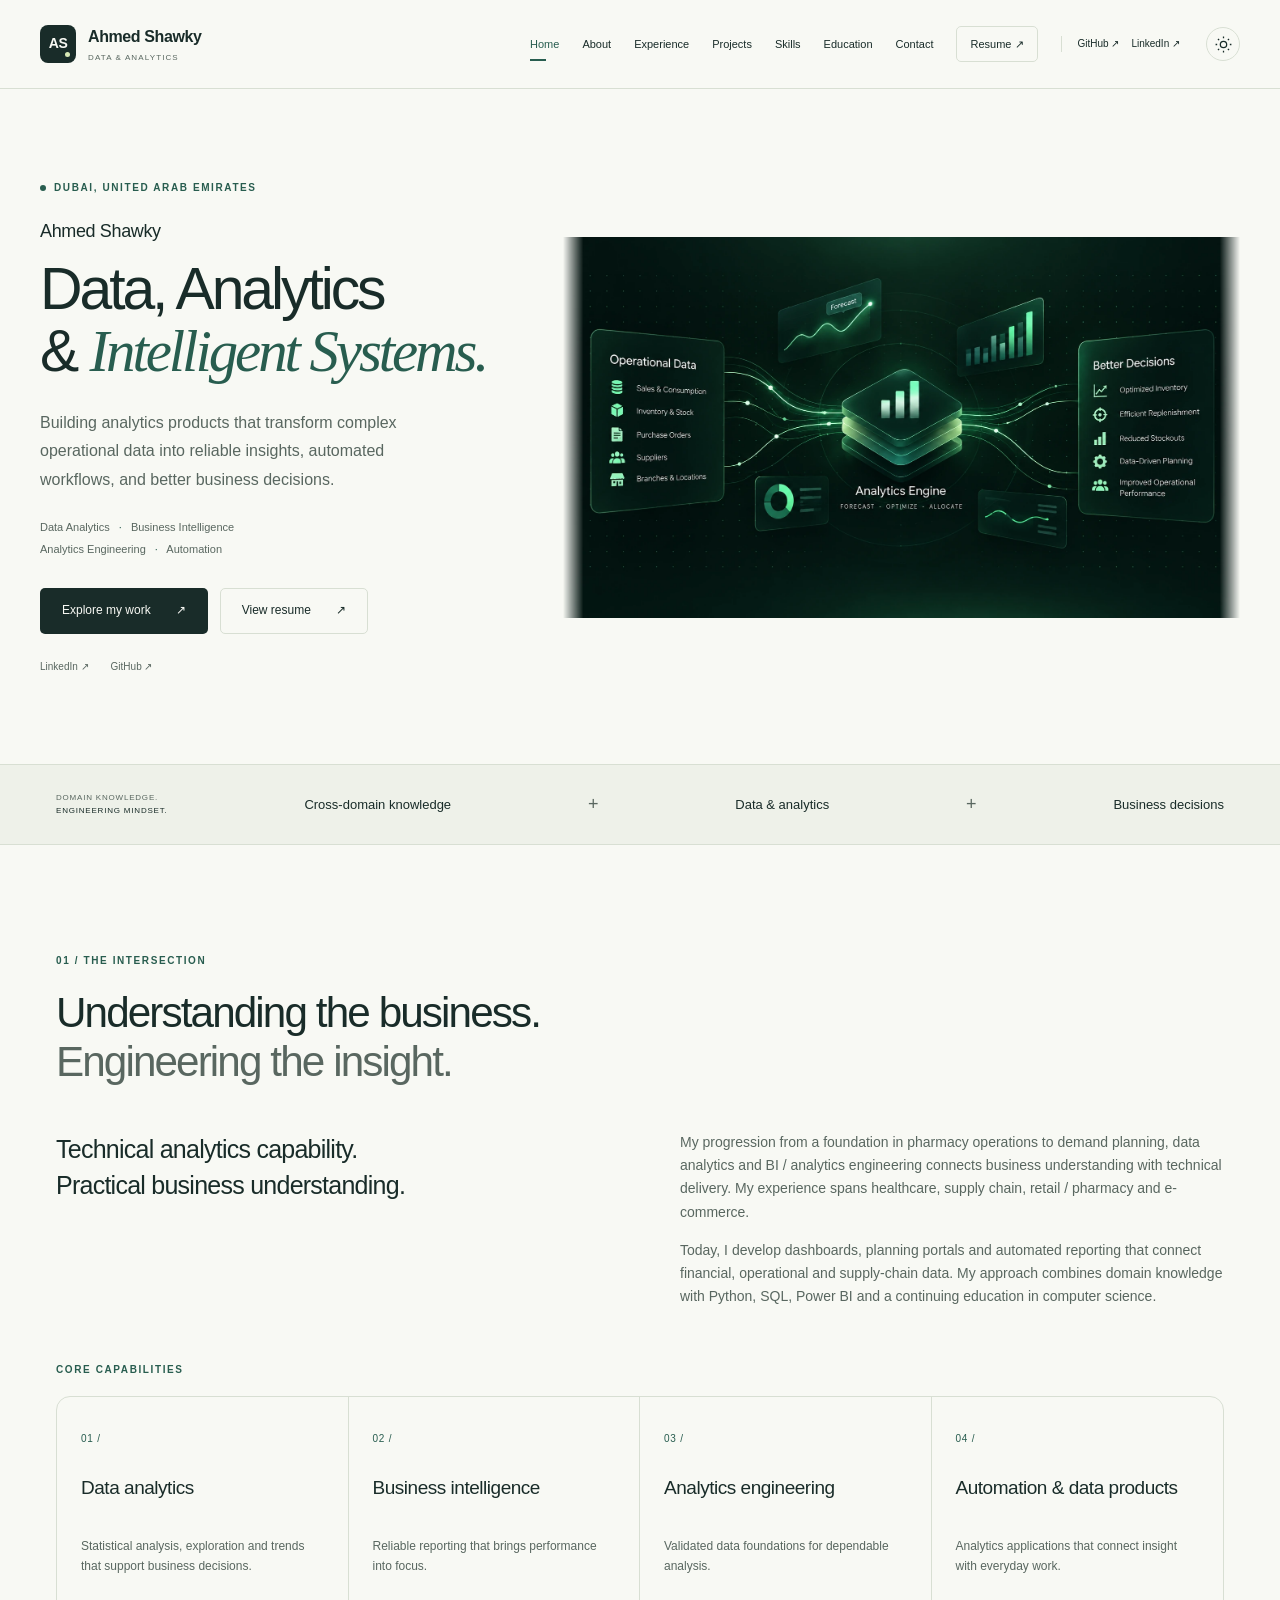
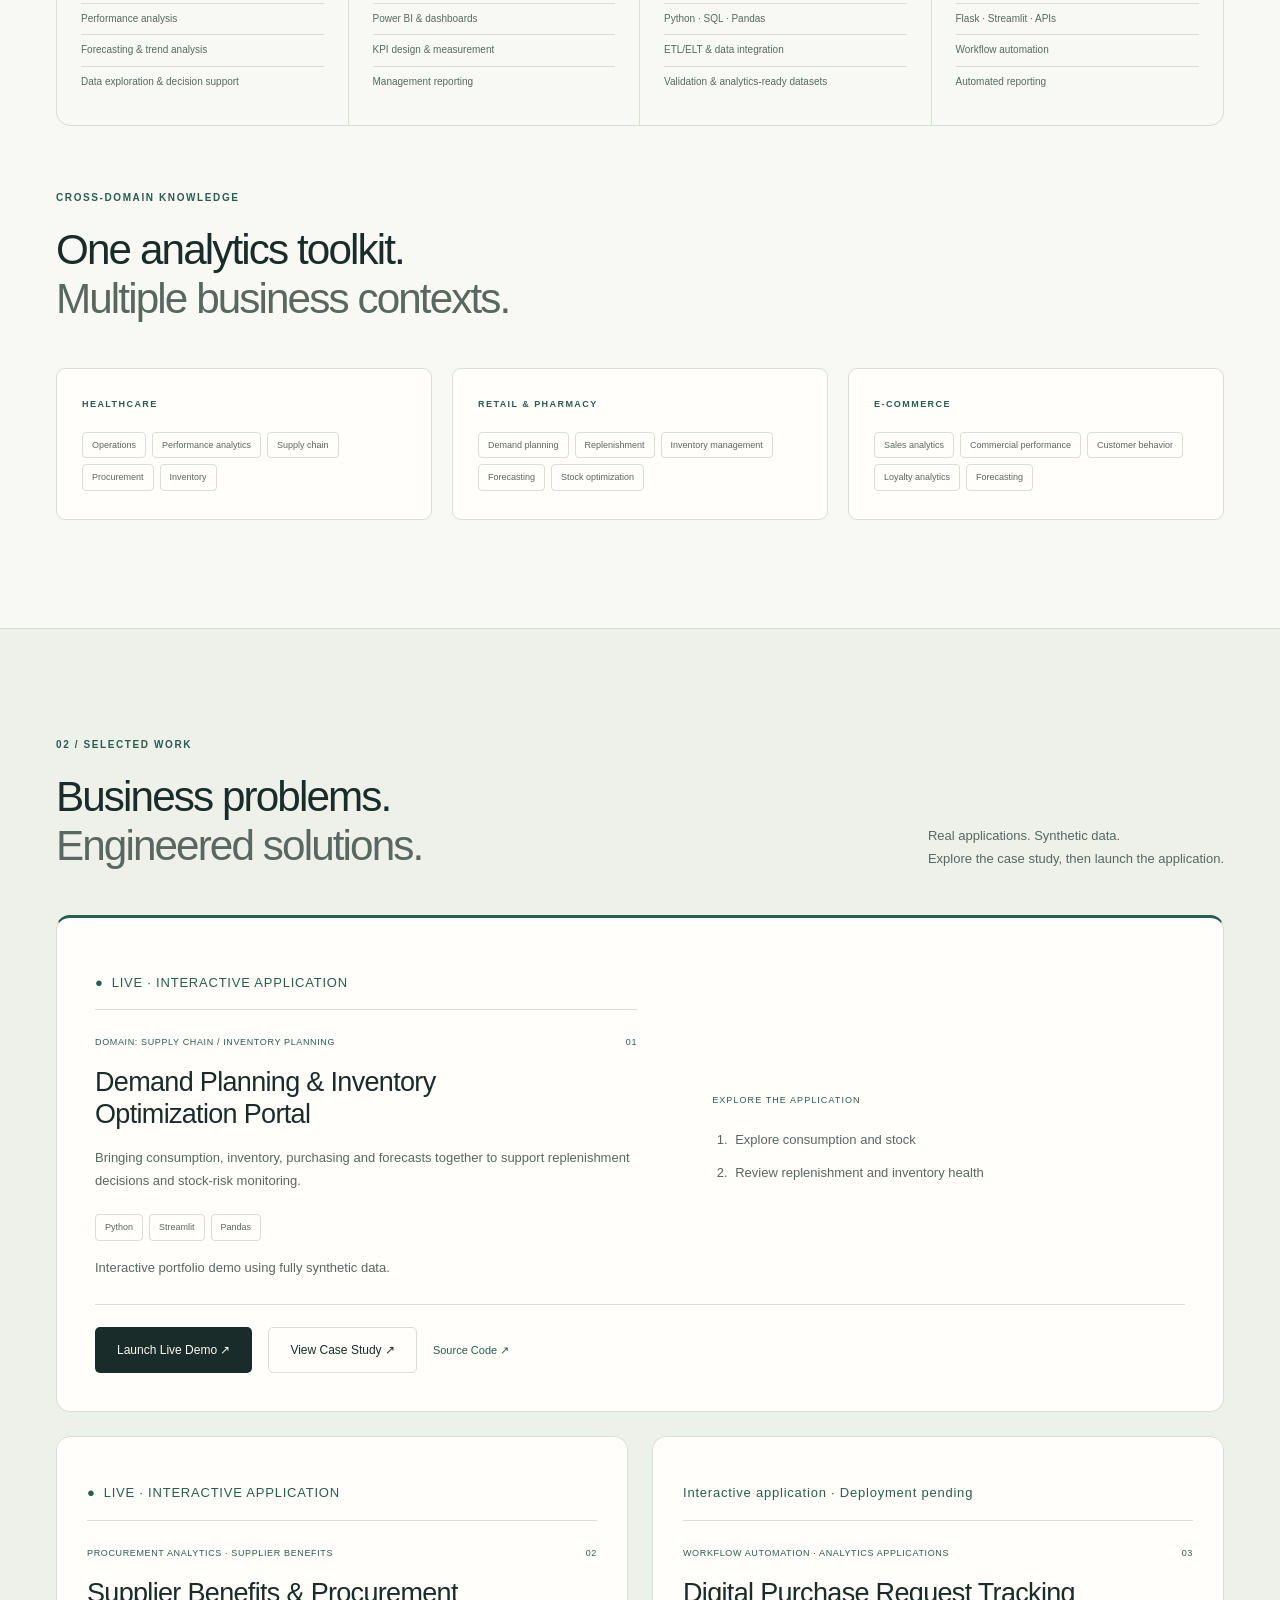
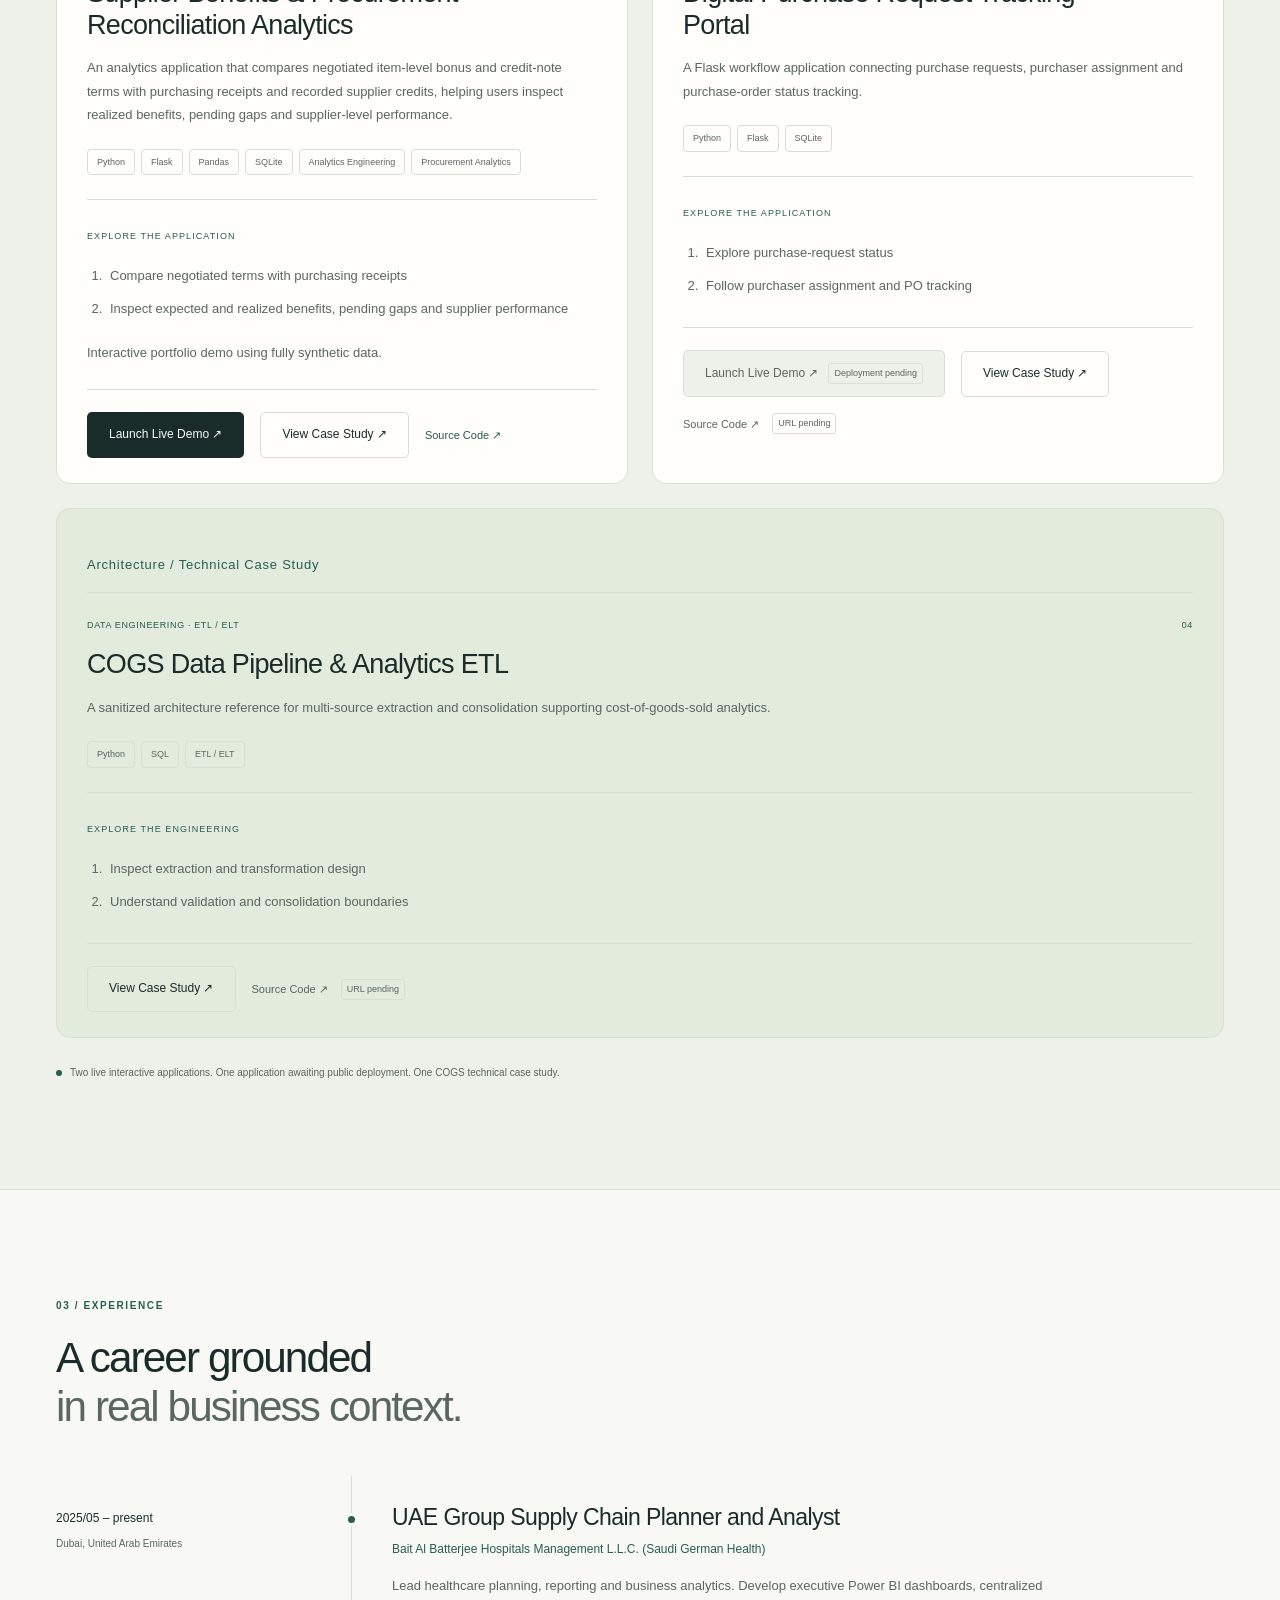
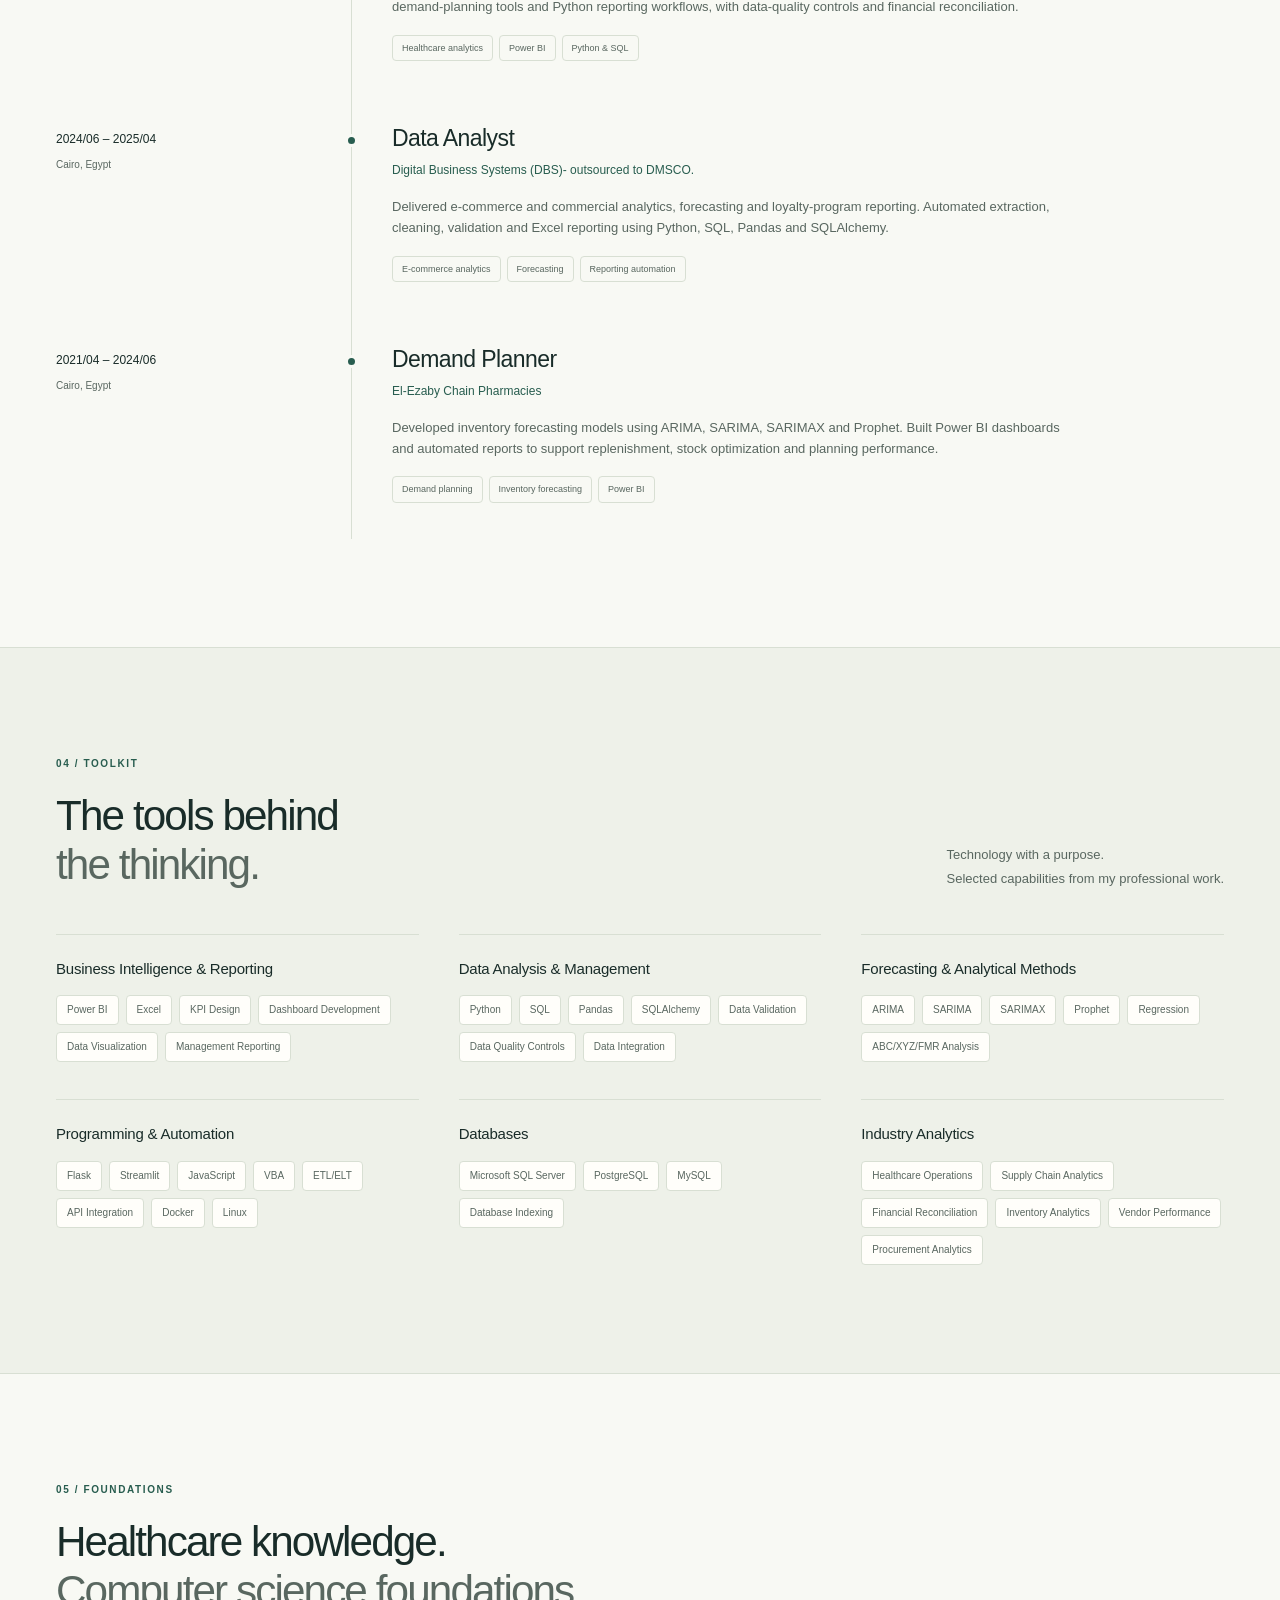
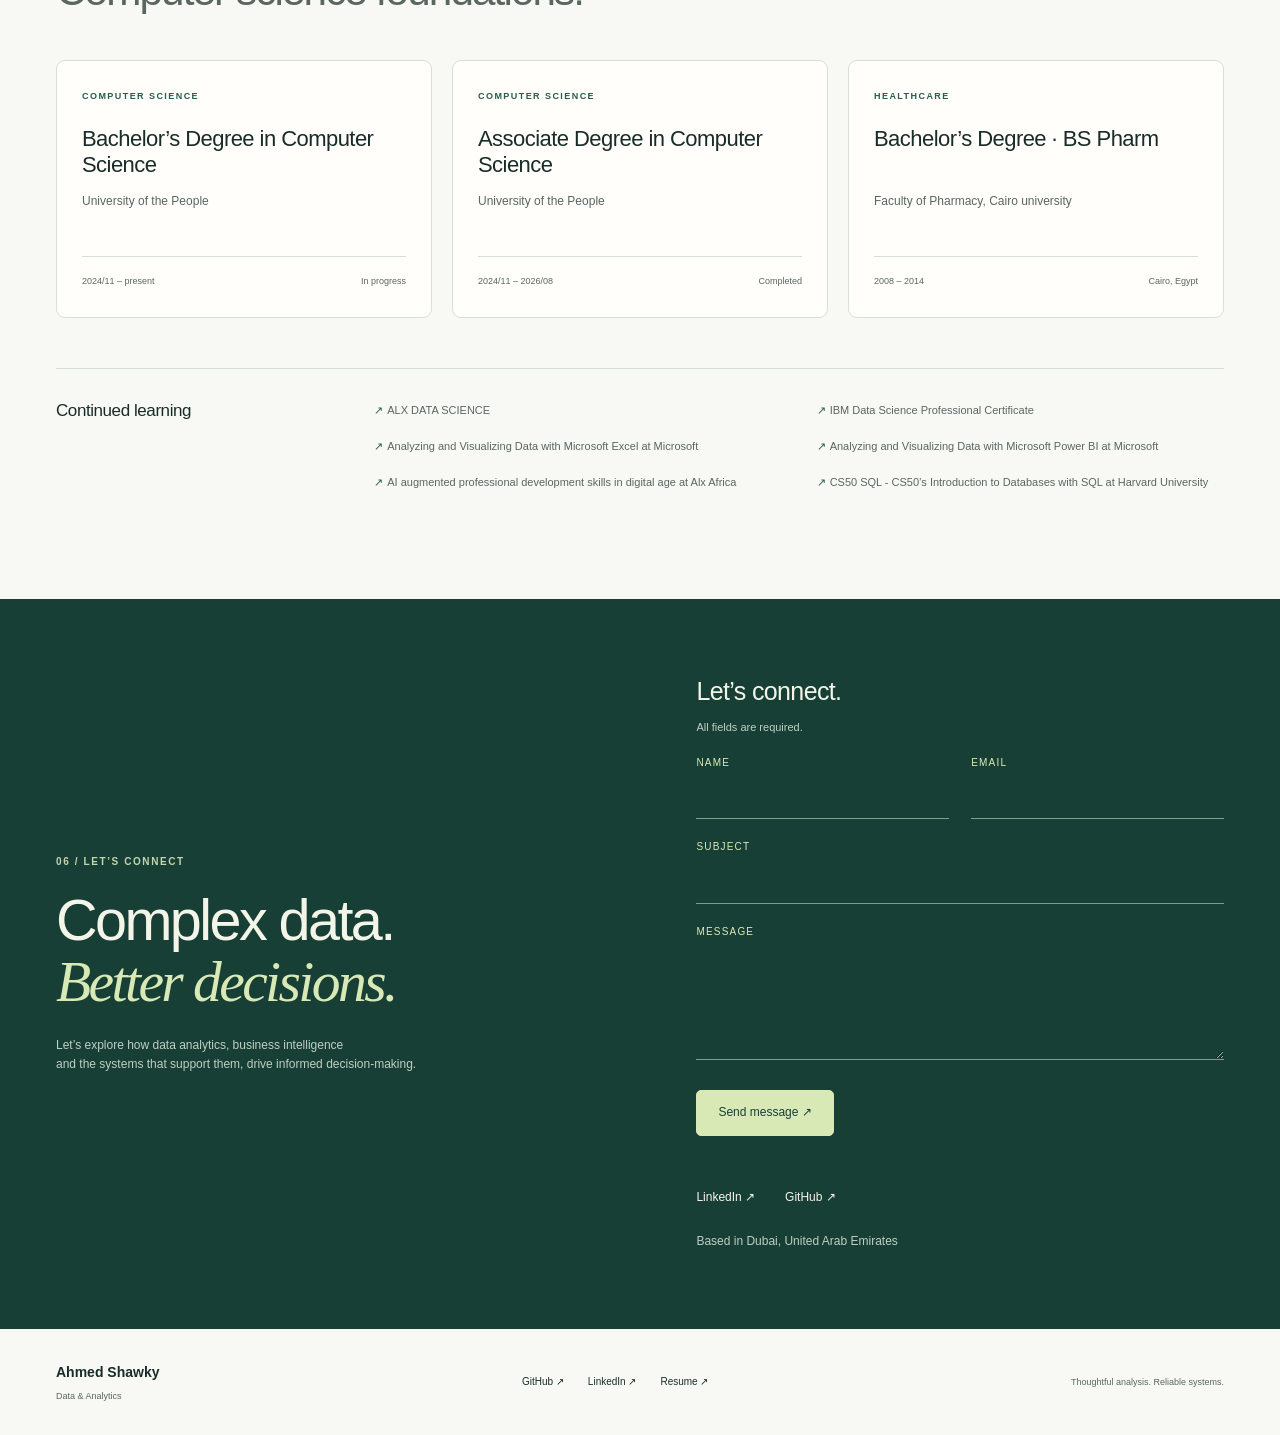
==== commit 843a3f53: "Add live Supplier Benefits analytics project" ====
--- a/index.html
+++ b/index.html
@@ -1,4 +1,4 @@
 <!doctype html>
 <html lang="en"><head><meta charset="utf-8"><meta name="viewport" content="width=device-width, initial-scale=1"><meta name="color-scheme" content="light dark"><title>Ahmed Shawky | Data Analytics, BI &amp; Analytics Engineering</title><meta name="description" content="Data and analytics professional specializing in business intelligence, analytics engineering, automation and data products, with cross-domain experience across healthcare, supply chain, retail and e-commerce."><meta property="og:type" content="website"><meta property="og:title" content="Ahmed Shawky | Data Analytics, BI &amp; Analytics Engineering"><meta property="og:description" content="Data and analytics professional specializing in business intelligence, analytics engineering, automation and data products, with cross-domain experience across healthcare, supply chain, retail and e-commerce."><meta property="og:site_name" content="Ahmed Shawky — Data &amp; Analytics"><meta name="twitter:card" content="summary_large_image"><!-- Canonical and og:url are populated only when siteUrl is configured. --><link rel="icon" type="image/svg+xml" href="assets/images/favicon.svg"><link rel="stylesheet" href="assets/css/styles.css?v=contact-1"><script src="assets/js/config.js?v=contact-1"></script><script src="assets/js/projects-config.js"></script><script defer src="assets/js/projects.js"></script><script src="assets/js/theme.js"></script><script defer src="assets/js/main.js?v=contact-1"></script><noscript><style>@media(max-width:950px){.site-header{position:relative}.nav-wrap{flex-wrap:wrap;padding-block:16px}#primary-nav{display:flex;position:static;max-height:none;width:100%;border:0;padding:10px 0}.menu-toggle,.theme-toggle{display:none}}</style></noscript><meta property="og:image" content="https://ashaw2y1.github.io/ahmed-shawky-portfolio/assets/images/ahmed-shawky-og.png"><meta property="og:image:width" content="1200"><meta property="og:image:height" content="630"><meta property="og:image:type" content="image/png"><meta property="og:image:alt" content="Ahmed Shawky — Data, Analytics &amp; Intelligent Systems"><meta name="twitter:title" content="Ahmed Shawky | Data Analytics, BI &amp; Analytics Engineering"><meta name="twitter:description" content="Data and analytics professional specializing in business intelligence, analytics engineering, automation and data products, with cross-domain experience across healthcare, supply chain, retail and e-commerce."><meta name="twitter:image" content="https://ashaw2y1.github.io/ahmed-shawky-portfolio/assets/images/ahmed-shawky-og.png"><meta name="twitter:image:alt" content="Ahmed Shawky — Data, Analytics &amp; Intelligent Systems"><link rel="canonical" href="https://ashaw2y1.github.io/ahmed-shawky-portfolio/"><meta property="og:url" content="https://ashaw2y1.github.io/ahmed-shawky-portfolio/"></head><body data-page="index.html"><a class="skip-link" href="#main">Skip to content</a><header class="site-header"><div class="nav-wrap"><a class="brand" href="index.html" aria-label="Ahmed Shawky home"><span class="brand-mark" aria-hidden="true">AS<span></span></span><span>Ahmed Shawky<span class="brand-caption">DATA &amp; ANALYTICS</span></span></a><button class="menu-toggle" aria-expanded="false" aria-controls="primary-nav">Menu <span aria-hidden="true">☰</span></button><nav id="primary-nav" aria-label="Main navigation"><a href="#home" data-nav="home">Home</a><a href="#about" data-nav="about">About</a><a href="#experience" data-nav="experience">Experience</a><a href="#projects" data-nav="projects">Projects</a><a href="#skills" data-nav="skills">Skills</a><a href="#education" data-nav="education">Education</a><a href="#contact" data-nav="contact">Contact</a><a class="nav-resume" href="assets/resume/Ahmed_Shawky.pdf" target="_blank" rel="noopener" data-analytics-event="resume_click">Resume <span aria-hidden="true">↗</span><span class="sr-only"> (PDF, new tab)</span></a><div class="mobile-social"><a data-profile="github" href="https://github.com/ashaw2y1" target="_blank" rel="noopener noreferrer" data-analytics-event="github_click">GitHub ↗</a><a data-profile="linkedin" href="https://www.linkedin.com/in/ashaw2y/" target="_blank" rel="noopener noreferrer" data-analytics-event="linkedin_click">LinkedIn ↗</a></div></nav><button class="theme-toggle" aria-label="Switch to dark mode" title="Switch to dark mode"><svg viewBox="0 0 24 24" width="19" height="19" fill="none" stroke="currentColor" stroke-width="1.6" aria-hidden="true"><circle cx="12" cy="12" r="4"/><path d="M12 2v2m0 16v2M2 12h2m16 0h2M5 5l1.5 1.5m11 11L19 19M5 19l1.5-1.5m11-11L19 5"/></svg></button></div></header><main id="main"><section id="home" class="hero container"><div class="hero-copy"><p class="eyebrow"><span></span> DUBAI, UNITED ARAB EMIRATES</p><h1>Ahmed Shawky<span>Data, Analytics<br>&amp; <em>Intelligent Systems.</em></span></h1><p class="hero-description">Building analytics products that transform complex operational data into reliable insights, automated workflows, and better business decisions.</p><p class="hero-specialties">Data Analytics <span>·</span> Business Intelligence<br>Analytics Engineering <span>·</span> Automation</p><div class="button-row"><a class="button primary" href="#projects">Explore my work <span aria-hidden="true">↗</span></a><a class="button secondary" href="assets/resume/Ahmed_Shawky.pdf" target="_blank" rel="noopener" data-analytics-event="resume_click">View resume <span aria-hidden="true">↗</span><span class="sr-only"> (PDF, new tab)</span></a></div><div class="hero-social"><a data-profile="linkedin" href="https://www.linkedin.com/in/ashaw2y/" target="_blank" rel="noopener noreferrer" data-analytics-event="linkedin_click">LinkedIn ↗</a><a data-profile="github" href="https://github.com/ashaw2y1" target="_blank" rel="noopener noreferrer" data-analytics-event="github_click">GitHub ↗</a></div></div><figure class="signal-panel analytics-visual"><img src="assets/images/analytics-engine-hero.webp" width="1672" height="941" alt="Operational data flowing through an analytics engine into forecasting, inventory optimization and better business decisions." decoding="async" fetchpriority="high"></figure></section><div class="focus-strip"><div class="container"><span>DOMAIN KNOWLEDGE.<br><strong>ENGINEERING MINDSET.</strong></span><p>Cross-domain knowledge</p><i>+</i><p>Data &amp; analytics</p><i>+</i><p>Business decisions</p></div></div>
-<section id="about" class="section container"><div class="section-heading"><p class="eyebrow">01 / THE INTERSECTION</p><h2>Understanding the business.<br><span>Engineering the insight.</span></h2></div><div class="about-grid"><p class="lead">Technical analytics capability. Practical business understanding.</p><div><p>My progression from a foundation in pharmacy operations to demand planning, data analytics and BI / analytics engineering connects business understanding with technical delivery. My experience spans healthcare, supply chain, retail / pharmacy and e-commerce.</p><p>Today, I develop dashboards, planning portals and automated reporting that connect financial, operational and supply-chain data. My approach combines domain knowledge with Python, SQL, Power BI and a continuing education in computer science.</p></div></div><p class="eyebrow capability-label">CORE CAPABILITIES</p><div class="expertise-grid"><article class="expertise-card reveal"><span class="card-number">01 /</span><h3>Data analytics</h3><p>Statistical analysis, exploration and trends that support business decisions.</p><ul><li>Performance analysis</li><li>Forecasting & trend analysis</li><li>Data exploration & decision support</li></ul></article><article class="expertise-card reveal"><span class="card-number">02 /</span><h3>Business intelligence</h3><p>Reliable reporting that brings performance into focus.</p><ul><li>Power BI & dashboards</li><li>KPI design & measurement</li><li>Management reporting</li></ul></article><article class="expertise-card reveal"><span class="card-number">03 /</span><h3>Analytics engineering</h3><p>Validated data foundations for dependable analysis.</p><ul><li>Python · SQL · Pandas</li><li>ETL/ELT & data integration</li><li>Validation & analytics-ready datasets</li></ul></article><article class="expertise-card reveal"><span class="card-number">04 /</span><h3>Automation & data products</h3><p>Analytics applications that connect insight with everyday work.</p><ul><li>Flask · Streamlit · APIs</li><li>Workflow automation</li><li>Automated reporting</li></ul></article></div><div class="domain-section"><div class="section-heading"><p class="eyebrow">CROSS-DOMAIN KNOWLEDGE</p><h2>One analytics toolkit.<br><span>Multiple business contexts.</span></h2></div><div class="domain-grid"><article class="education-card reveal"><p class="eyebrow">Healthcare</p><ul class="tags" aria-label="Domain experience"><li>Operations</li><li>Performance analytics</li><li>Supply chain</li><li>Procurement</li><li>Inventory</li></ul></article><article class="education-card reveal"><p class="eyebrow">Retail &amp; pharmacy</p><ul class="tags" aria-label="Domain experience"><li>Demand planning</li><li>Replenishment</li><li>Inventory management</li><li>Forecasting</li><li>Stock optimization</li></ul></article><article class="education-card reveal"><p class="eyebrow">E-commerce</p><ul class="tags" aria-label="Domain experience"><li>Sales analytics</li><li>Commercial performance</li><li>Customer behavior</li><li>Loyalty analytics</li><li>Forecasting</li></ul></article></div></div></section><section id="projects" class="section work-section"><div class="container"><div class="section-heading heading-row"><div><p class="eyebrow">02 / SELECTED WORK</p><h2>Business problems.<br><span>Engineered solutions.</span></h2></div><p>Real applications. Synthetic data.<br>Explore the case study, then launch the application.</p></div><div class="project-grid"><article data-project="demandPlanning" class="project-card featured reveal"><div class="project-copy"><p class="demo-label" data-demo-status>LIVE · INTERACTIVE APPLICATION</p><div class="project-meta"><span>Domain: Supply chain / Inventory planning</span><span>01</span></div><h3><a data-project-name href="projects/demand-planning.html" data-analytics-event="project_view">Demand Planning & Inventory Optimization Portal</a></h3><p>Bringing consumption, inventory, purchasing and forecasts together to support replenishment decisions and stock-risk monitoring.</p><ul data-project-tech class="tags" aria-label="Technologies"><li>Python</li><li>Pandas</li><li>Streamlit</li><li>SQL</li></ul><div class="try-workflow"><span>EXPLORE THE APPLICATION</span><ol><li>Explore consumption and stock</li><li>Review replenishment and inventory health</li></ol></div><p class="availability-note">Interactive portfolio demo using fully synthetic data.</p><div class="demo-actions"><a class="button primary demo-launch" data-demo-launch aria-disabled="true" role="link" tabindex="0" data-analytics-event="live_demo_click">Launch Live Demo <span class="pending">Deployment pending</span></a><a class="button secondary" href="projects/demand-planning.html" data-analytics-event="project_view">View Case Study ↗</a><a class="text-link" data-source-link aria-disabled="true" role="link" tabindex="0" data-analytics-event="source_code_click">Source Code <span class="pending">URL pending</span></a></div></div></article><article data-project="digitalPR" class="project-card  reveal"><div class="project-copy"><p class="demo-label" data-demo-status>Interactive application · Deployment pending</p><div class="project-meta"><span>Workflow automation · Analytics applications</span><span>02</span></div><h3><a data-project-name href="projects/digital-pr-tracker.html" data-analytics-event="project_view">Digital Purchase Request Tracking Portal</a></h3><p>A Flask workflow application connecting purchase requests, purchaser assignment and purchase-order status tracking.</p><ul data-project-tech class="tags" aria-label="Technologies"><li>Python</li><li>Flask</li><li>SQLAlchemy</li><li>SQLite demo</li></ul><div class="try-workflow"><span>EXPLORE THE APPLICATION</span><ol><li>Explore purchase-request status</li><li>Follow purchaser assignment and PO tracking</li></ol></div><div class="demo-actions"><a class="button primary demo-launch" data-demo-launch aria-disabled="true" role="link" tabindex="0" data-analytics-event="live_demo_click">Launch Live Demo <span class="pending">Deployment pending</span></a><a class="button secondary" href="projects/digital-pr-tracker.html" data-analytics-event="project_view">View Case Study ↗</a><a class="text-link" data-source-link aria-disabled="true" role="link" tabindex="0" data-analytics-event="source_code_click">Source Code <span class="pending">URL pending</span></a></div></div></article><article data-project="noiPortal" class="project-card  reveal"><div class="project-copy"><p class="demo-label" data-demo-status>Interactive application · Deployment pending</p><div class="project-meta"><span>Healthcare analytics · Financial controls</span><span>03</span></div><h3><a data-project-name href="projects/noi-portal.html" data-analytics-event="project_view">NOI / Credit Note / GRN Compliance Portal</a></h3><p>Comparing agreements, bonuses and credit notes with receiving activity to support exception review and supplier analytics.</p><ul data-project-tech class="tags" aria-label="Technologies"><li>Python</li><li>Flask</li><li>SQL</li><li>SQLite demo</li></ul><div class="try-workflow"><span>EXPLORE THE APPLICATION</span><ol><li>Compare agreements with receiving activity</li><li>Review bonuses and credit-note exceptions</li></ol></div><div class="demo-actions"><a class="button primary demo-launch" data-demo-launch aria-disabled="true" role="link" tabindex="0" data-analytics-event="live_demo_click">Launch Live Demo <span class="pending">Deployment pending</span></a><a class="button secondary" href="projects/noi-portal.html" data-analytics-event="project_view">View Case Study ↗</a><a class="text-link" data-source-link aria-disabled="true" role="link" tabindex="0" data-analytics-event="source_code_click">Source Code <span class="pending">URL pending</span></a></div></div></article><article data-project="cogsPipeline" class="project-card  reveal"><div class="project-copy"><p class="demo-label" data-demo-status>Architecture / Technical Case Study</p><div class="project-meta"><span>Data engineering · ETL / ELT</span><span>04</span></div><h3><a data-project-name href="projects/cogs-etl-pipeline.html" data-analytics-event="project_view">COGS Data Pipeline & Analytics ETL</a></h3><p>A sanitized architecture reference for multi-source extraction and consolidation supporting cost-of-goods-sold analytics.</p><ul data-project-tech class="tags" aria-label="Technologies"><li>Python</li><li>SQL Server</li><li>ETL / ELT</li></ul><div class="try-workflow"><span>EXPLORE THE ENGINEERING</span><ol><li>Inspect extraction and transformation design</li><li>Understand validation and consolidation boundaries</li></ol></div><div class="demo-actions"><a class="button primary demo-launch" data-demo-launch hidden aria-disabled="true" role="link" tabindex="0" data-analytics-event="live_demo_click">Launch Live Demo <span class="pending">Deployment pending</span></a><a class="button secondary" href="projects/cogs-etl-pipeline.html" data-analytics-event="project_view">View Case Study ↗</a><a class="text-link" data-source-link aria-disabled="true" role="link" tabindex="0" data-analytics-event="source_code_click">Source Code <span class="pending">URL pending</span></a></div></div></article></div><p class="work-note"><span class="status-dot"></span> One live interactive application. Two applications awaiting public deployment. One COGS technical case study.</p></div></section>
+<section id="about" class="section container"><div class="section-heading"><p class="eyebrow">01 / THE INTERSECTION</p><h2>Understanding the business.<br><span>Engineering the insight.</span></h2></div><div class="about-grid"><p class="lead">Technical analytics capability. Practical business understanding.</p><div><p>My progression from a foundation in pharmacy operations to demand planning, data analytics and BI / analytics engineering connects business understanding with technical delivery. My experience spans healthcare, supply chain, retail / pharmacy and e-commerce.</p><p>Today, I develop dashboards, planning portals and automated reporting that connect financial, operational and supply-chain data. My approach combines domain knowledge with Python, SQL, Power BI and a continuing education in computer science.</p></div></div><p class="eyebrow capability-label">CORE CAPABILITIES</p><div class="expertise-grid"><article class="expertise-card reveal"><span class="card-number">01 /</span><h3>Data analytics</h3><p>Statistical analysis, exploration and trends that support business decisions.</p><ul><li>Performance analysis</li><li>Forecasting & trend analysis</li><li>Data exploration & decision support</li></ul></article><article class="expertise-card reveal"><span class="card-number">02 /</span><h3>Business intelligence</h3><p>Reliable reporting that brings performance into focus.</p><ul><li>Power BI & dashboards</li><li>KPI design & measurement</li><li>Management reporting</li></ul></article><article class="expertise-card reveal"><span class="card-number">03 /</span><h3>Analytics engineering</h3><p>Validated data foundations for dependable analysis.</p><ul><li>Python · SQL · Pandas</li><li>ETL/ELT & data integration</li><li>Validation & analytics-ready datasets</li></ul></article><article class="expertise-card reveal"><span class="card-number">04 /</span><h3>Automation & data products</h3><p>Analytics applications that connect insight with everyday work.</p><ul><li>Flask · Streamlit · APIs</li><li>Workflow automation</li><li>Automated reporting</li></ul></article></div><div class="domain-section"><div class="section-heading"><p class="eyebrow">CROSS-DOMAIN KNOWLEDGE</p><h2>One analytics toolkit.<br><span>Multiple business contexts.</span></h2></div><div class="domain-grid"><article class="education-card reveal"><p class="eyebrow">Healthcare</p><ul class="tags" aria-label="Domain experience"><li>Operations</li><li>Performance analytics</li><li>Supply chain</li><li>Procurement</li><li>Inventory</li></ul></article><article class="education-card reveal"><p class="eyebrow">Retail &amp; pharmacy</p><ul class="tags" aria-label="Domain experience"><li>Demand planning</li><li>Replenishment</li><li>Inventory management</li><li>Forecasting</li><li>Stock optimization</li></ul></article><article class="education-card reveal"><p class="eyebrow">E-commerce</p><ul class="tags" aria-label="Domain experience"><li>Sales analytics</li><li>Commercial performance</li><li>Customer behavior</li><li>Loyalty analytics</li><li>Forecasting</li></ul></article></div></div></section><section id="projects" class="section work-section"><div class="container"><div class="section-heading heading-row"><div><p class="eyebrow">02 / SELECTED WORK</p><h2>Business problems.<br><span>Engineered solutions.</span></h2></div><p>Real applications. Synthetic data.<br>Explore the case study, then launch the application.</p></div><div class="project-grid"><article data-project="demandPlanning" class="project-card featured reveal"><div class="project-copy"><p class="demo-label" data-demo-status>LIVE · INTERACTIVE APPLICATION</p><div class="project-meta"><span>Domain: Supply chain / Inventory planning</span><span>01</span></div><h3><a data-project-name href="projects/demand-planning.html" data-analytics-event="project_view">Demand Planning & Inventory Optimization Portal</a></h3><p>Bringing consumption, inventory, purchasing and forecasts together to support replenishment decisions and stock-risk monitoring.</p><ul data-project-tech class="tags" aria-label="Technologies"><li>Python</li><li>Pandas</li><li>Streamlit</li><li>SQL</li></ul><div class="try-workflow"><span>EXPLORE THE APPLICATION</span><ol><li>Explore consumption and stock</li><li>Review replenishment and inventory health</li></ol></div><p class="availability-note">Interactive portfolio demo using fully synthetic data.</p><div class="demo-actions"><a class="button primary demo-launch" data-demo-launch aria-disabled="true" role="link" tabindex="0" data-analytics-event="live_demo_click">Launch Live Demo <span class="pending">Deployment pending</span></a><a class="button secondary" href="projects/demand-planning.html" data-analytics-event="project_view">View Case Study ↗</a><a class="text-link" data-source-link aria-disabled="true" role="link" tabindex="0" data-analytics-event="source_code_click">Source Code <span class="pending">URL pending</span></a></div></div></article><article data-project="noiPortal" class="project-card  reveal"><div class="project-copy"><p class="demo-label" data-demo-status>LIVE · INTERACTIVE APPLICATION</p><div class="project-meta"><span>Procurement analytics · Supplier benefits</span><span>02</span></div><h3><a data-project-name href="projects/noi-portal.html" data-analytics-event="project_view">Supplier Benefits &amp; Procurement Reconciliation Analytics</a></h3><p>An analytics application that compares negotiated item-level bonus and credit-note terms with purchasing receipts and recorded supplier credits, helping users inspect realized benefits, pending gaps and supplier-level performance.</p><ul data-project-tech class="tags" aria-label="Technologies"><li>Python</li><li>Flask</li><li>Pandas</li><li>SQLite</li><li>Analytics Engineering</li><li>Procurement Analytics</li></ul><div class="try-workflow"><span>EXPLORE THE APPLICATION</span><ol><li>Compare negotiated terms with purchasing receipts</li><li>Inspect expected and realized benefits, pending gaps and supplier performance</li></ol></div><p class="availability-note">Interactive portfolio demo using fully synthetic data.</p><div class="demo-actions"><a class="button primary demo-launch" data-demo-launch href="https://supplier-benefits-analytics.onrender.com" target="_blank" rel="noopener noreferrer" data-analytics-event="live_demo_click">Launch Live Demo ↗</a><a class="button secondary" href="projects/noi-portal.html" data-analytics-event="project_view">View Case Study ↗</a><a class="text-link" data-source-link href="https://github.com/ashaw2y1/supplier-benefits-analytics" target="_blank" rel="noopener noreferrer" data-analytics-event="source_code_click">Source Code ↗</a></div></div></article><article data-project="digitalPR" class="project-card  reveal"><div class="project-copy"><p class="demo-label" data-demo-status>Interactive application · Deployment pending</p><div class="project-meta"><span>Workflow automation · Analytics applications</span><span>03</span></div><h3><a data-project-name href="projects/digital-pr-tracker.html" data-analytics-event="project_view">Digital Purchase Request Tracking Portal</a></h3><p>A Flask workflow application connecting purchase requests, purchaser assignment and purchase-order status tracking.</p><ul data-project-tech class="tags" aria-label="Technologies"><li>Python</li><li>Flask</li><li>SQLAlchemy</li><li>SQLite demo</li></ul><div class="try-workflow"><span>EXPLORE THE APPLICATION</span><ol><li>Explore purchase-request status</li><li>Follow purchaser assignment and PO tracking</li></ol></div><div class="demo-actions"><a class="button primary demo-launch" data-demo-launch aria-disabled="true" role="link" tabindex="0" data-analytics-event="live_demo_click">Launch Live Demo <span class="pending">Deployment pending</span></a><a class="button secondary" href="projects/digital-pr-tracker.html" data-analytics-event="project_view">View Case Study ↗</a><a class="text-link" data-source-link aria-disabled="true" role="link" tabindex="0" data-analytics-event="source_code_click">Source Code <span class="pending">URL pending</span></a></div></div></article><article data-project="cogsPipeline" class="project-card  reveal"><div class="project-copy"><p class="demo-label" data-demo-status>Architecture / Technical Case Study</p><div class="project-meta"><span>Data engineering · ETL / ELT</span><span>04</span></div><h3><a data-project-name href="projects/cogs-etl-pipeline.html" data-analytics-event="project_view">COGS Data Pipeline & Analytics ETL</a></h3><p>A sanitized architecture reference for multi-source extraction and consolidation supporting cost-of-goods-sold analytics.</p><ul data-project-tech class="tags" aria-label="Technologies"><li>Python</li><li>SQL Server</li><li>ETL / ELT</li></ul><div class="try-workflow"><span>EXPLORE THE ENGINEERING</span><ol><li>Inspect extraction and transformation design</li><li>Understand validation and consolidation boundaries</li></ol></div><div class="demo-actions"><a class="button primary demo-launch" data-demo-launch hidden aria-disabled="true" role="link" tabindex="0" data-analytics-event="live_demo_click">Launch Live Demo <span class="pending">Deployment pending</span></a><a class="button secondary" href="projects/cogs-etl-pipeline.html" data-analytics-event="project_view">View Case Study ↗</a><a class="text-link" data-source-link aria-disabled="true" role="link" tabindex="0" data-analytics-event="source_code_click">Source Code <span class="pending">URL pending</span></a></div></div></article></div><p class="work-note"><span class="status-dot"></span> Two live interactive applications. One application awaiting public deployment. One COGS technical case study.</p></div></section>
 <section id="experience" class="section container"><div class="section-heading"><p class="eyebrow">03 / EXPERIENCE</p><h2>A career grounded<br><span>in real business context.</span></h2></div><div class="timeline"><article class="timeline-item reveal"><div class="timeline-date">2025/05 – present<span>Dubai, United Arab Emirates</span></div><div class="timeline-content"><h3>UAE Group Supply Chain Planner and Analyst</h3><p class="employer">Bait Al Batterjee Hospitals Management L.L.C. (Saudi German Health)</p><p>Lead healthcare planning, reporting and business analytics. Develop executive Power BI dashboards, centralized demand-planning tools and Python reporting workflows, with data-quality controls and financial reconciliation.</p><ul class="tags" aria-label="Technologies"><li>Healthcare analytics</li><li>Power BI</li><li>Python &amp; SQL</li></ul></div></article><article class="timeline-item reveal"><div class="timeline-date">2024/06 – 2025/04<span>Cairo, Egypt</span></div><div class="timeline-content"><h3>Data Analyst</h3><p class="employer">Digital Business Systems (DBS)- outsourced to DMSCO.</p><p>Delivered e-commerce and commercial analytics, forecasting and loyalty-program reporting. Automated extraction, cleaning, validation and Excel reporting using Python, SQL, Pandas and SQLAlchemy.</p><ul class="tags" aria-label="Technologies"><li>E-commerce analytics</li><li>Forecasting</li><li>Reporting automation</li></ul></div></article><article class="timeline-item reveal"><div class="timeline-date">2021/04 – 2024/06<span>Cairo, Egypt</span></div><div class="timeline-content"><h3>Demand Planner</h3><p class="employer">El-Ezaby Chain Pharmacies</p><p>Developed inventory forecasting models using ARIMA, SARIMA, SARIMAX and Prophet. Built Power BI dashboards and automated reports to support replenishment, stock optimization and planning performance.</p><ul class="tags" aria-label="Technologies"><li>Demand planning</li><li>Inventory forecasting</li><li>Power BI</li></ul></div></article></div></section><section id="skills" class="section skills-section"><div class="container"><div class="section-heading heading-row"><div><p class="eyebrow">04 / TOOLKIT</p><h2>The tools behind<br><span>the thinking.</span></h2></div><p>Technology with a purpose.<br>Selected capabilities from my professional work.</p></div><div class="skills-grid"><article class="skill-group"><h3>Business Intelligence &amp; Reporting</h3><ul class="tags" aria-label="Technologies"><li>Power BI</li><li>Excel</li><li>KPI Design</li><li>Dashboard Development</li><li>Data Visualization</li><li>Management Reporting</li></ul></article><article class="skill-group"><h3>Data Analysis &amp; Management</h3><ul class="tags" aria-label="Technologies"><li>Python</li><li>SQL</li><li>Pandas</li><li>SQLAlchemy</li><li>Data Validation</li><li>Data Quality Controls</li><li>Data Integration</li></ul></article><article class="skill-group"><h3>Forecasting &amp; Analytical Methods</h3><ul class="tags" aria-label="Technologies"><li>ARIMA</li><li>SARIMA</li><li>SARIMAX</li><li>Prophet</li><li>Regression</li><li>ABC/XYZ/FMR Analysis</li></ul></article><article class="skill-group"><h3>Programming &amp; Automation</h3><ul class="tags" aria-label="Technologies"><li>Flask</li><li>Streamlit</li><li>JavaScript</li><li>VBA</li><li>ETL/ELT</li><li>API Integration</li><li>Docker</li><li>Linux</li></ul></article><article class="skill-group"><h3>Databases</h3><ul class="tags" aria-label="Technologies"><li>Microsoft SQL Server</li><li>PostgreSQL</li><li>MySQL</li><li>Database Indexing</li></ul></article><article class="skill-group"><h3>Industry Analytics</h3><ul class="tags" aria-label="Technologies"><li>Healthcare Operations</li><li>Supply Chain Analytics</li><li>Financial Reconciliation</li><li>Inventory Analytics</li><li>Vendor Performance</li><li>Procurement Analytics</li></ul></article></div></div></section><section id="education" class="section container"><div class="section-heading"><p class="eyebrow">05 / FOUNDATIONS</p><h2>Healthcare knowledge.<br><span>Computer science foundations.</span></h2></div><div class="education-grid"><article class="education-card reveal"><p class="eyebrow">COMPUTER SCIENCE</p><h3>Bachelor’s Degree in Computer Science</h3><p>University of the People</p><div><span>2024/11 – present</span><span>In progress</span></div></article><article class="education-card reveal"><p class="eyebrow">COMPUTER SCIENCE</p><h3>Associate Degree in Computer Science</h3><p>University of the People</p><div><span>2024/11 – 2026/08</span><span>Completed</span></div></article><article class="education-card reveal"><p class="eyebrow">HEALTHCARE</p><h3>Bachelor’s Degree · BS Pharm</h3><p>Faculty of Pharmacy, Cairo university</p><div><span>2008 – 2014</span><span>Cairo, Egypt</span></div></article></div><div class="certifications"><h3>Continued learning</h3><ul><li>ALX DATA SCIENCE</li><li>IBM Data Science Professional Certificate</li><li>Analyzing and Visualizing Data with Microsoft Excel at Microsoft</li><li>Analyzing and Visualizing Data with Microsoft Power BI at Microsoft</li><li>AI augmented professional development skills in digital age at Alx Africa</li><li>CS50 SQL - CS50’s Introduction to Databases with SQL at Harvard University</li></ul></div></section><section id="contact" class="contact-section"><div class="container contact-grid"><div><p class="eyebrow">06 / LET’S CONNECT</p><h2>Complex data.<br><em>Better decisions.</em></h2><p>Let’s explore how data analytics, business intelligence<br class="desktop-break"> and the systems that support them, drive informed decision-making.</p></div><div class="contact-links"><h3 id="contact-form-heading">Let’s connect.</h3><form id="contact-form" action="https://formspree.io/f/moevwqap" method="POST" aria-labelledby="contact-form-heading" data-analytics-event="contact_form_view" data-analytics-submit="contact_form_submit" data-analytics-success="contact_form_success" data-analytics-error="contact_form_error" data-state="idle"><p class="form-hint">All fields are required.</p><div class="contact-fields"><div class="contact-field"><label for="contact-name">Name</label><input id="contact-name" name="name" type="text" autocomplete="name" required maxlength="150"></div><div class="contact-field"><label for="contact-email">Email</label><input id="contact-email" name="email" type="email" autocomplete="email" required maxlength="254"></div><div class="contact-field field-wide"><label for="contact-subject">Subject</label><input id="contact-subject" name="subject" type="text" autocomplete="off" required maxlength="200"></div><div class="contact-field field-wide"><label for="contact-message">Message</label><textarea id="contact-message" name="message" autocomplete="off" required maxlength="5000" rows="4"></textarea></div></div><div class="contact-honeypot" aria-hidden="true"><label for="contact-website">Leave this field empty</label><input id="contact-website" name="_gotcha" type="text" tabindex="-1" autocomplete="off"></div><button class="button contact-submit" type="submit" data-analytics-event="contact_form_submit" disabled>Send message ↗</button><p id="contact-status" class="contact-status" role="status" aria-live="polite" aria-atomic="true"></p><noscript><p>Please enable JavaScript to send a message, or connect using the profile links below.</p></noscript></form><div><a data-profile="linkedin" href="https://www.linkedin.com/in/ashaw2y/" target="_blank" rel="noopener noreferrer" data-analytics-event="linkedin_click">LinkedIn ↗</a><a data-profile="github" href="https://github.com/ashaw2y1" target="_blank" rel="noopener noreferrer" data-analytics-event="github_click">GitHub ↗</a></div><p>Based in Dubai, United Arab Emirates</p></div></div></section></main><footer class="site-footer container"><a class="footer-name" href="index.html">Ahmed Shawky<span>Data &amp; Analytics</span></a><div class="footer-links"><a data-profile="github" href="https://github.com/ashaw2y1" target="_blank" rel="noopener noreferrer" data-analytics-event="github_click">GitHub ↗</a><a data-profile="linkedin" href="https://www.linkedin.com/in/ashaw2y/" target="_blank" rel="noopener noreferrer" data-analytics-event="linkedin_click">LinkedIn ↗</a><a href="assets/resume/Ahmed_Shawky.pdf" target="_blank" rel="noopener" data-analytics-event="resume_click">Resume ↗</a></div><p>Thoughtful analysis. Reliable systems.</p></footer><a class="back-top" href="#main" aria-label="Back to top">↑</a></body></html>
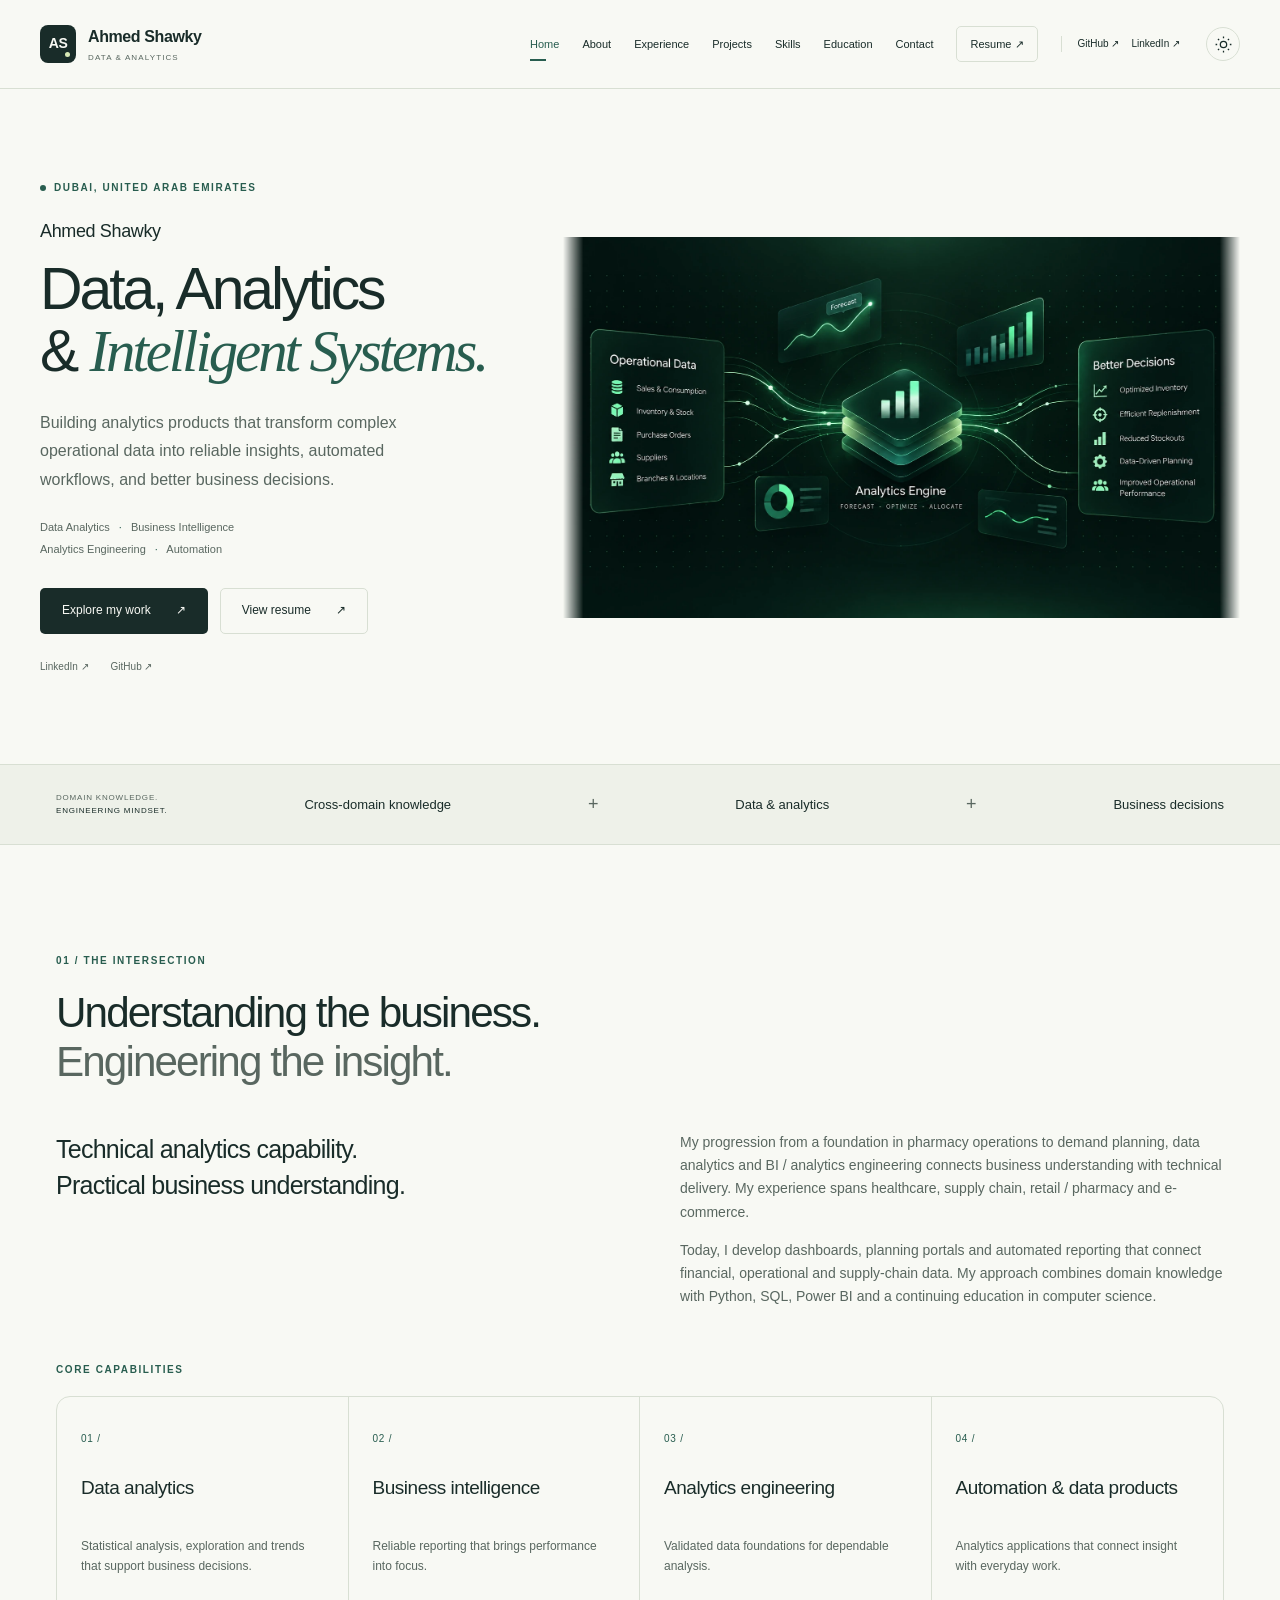
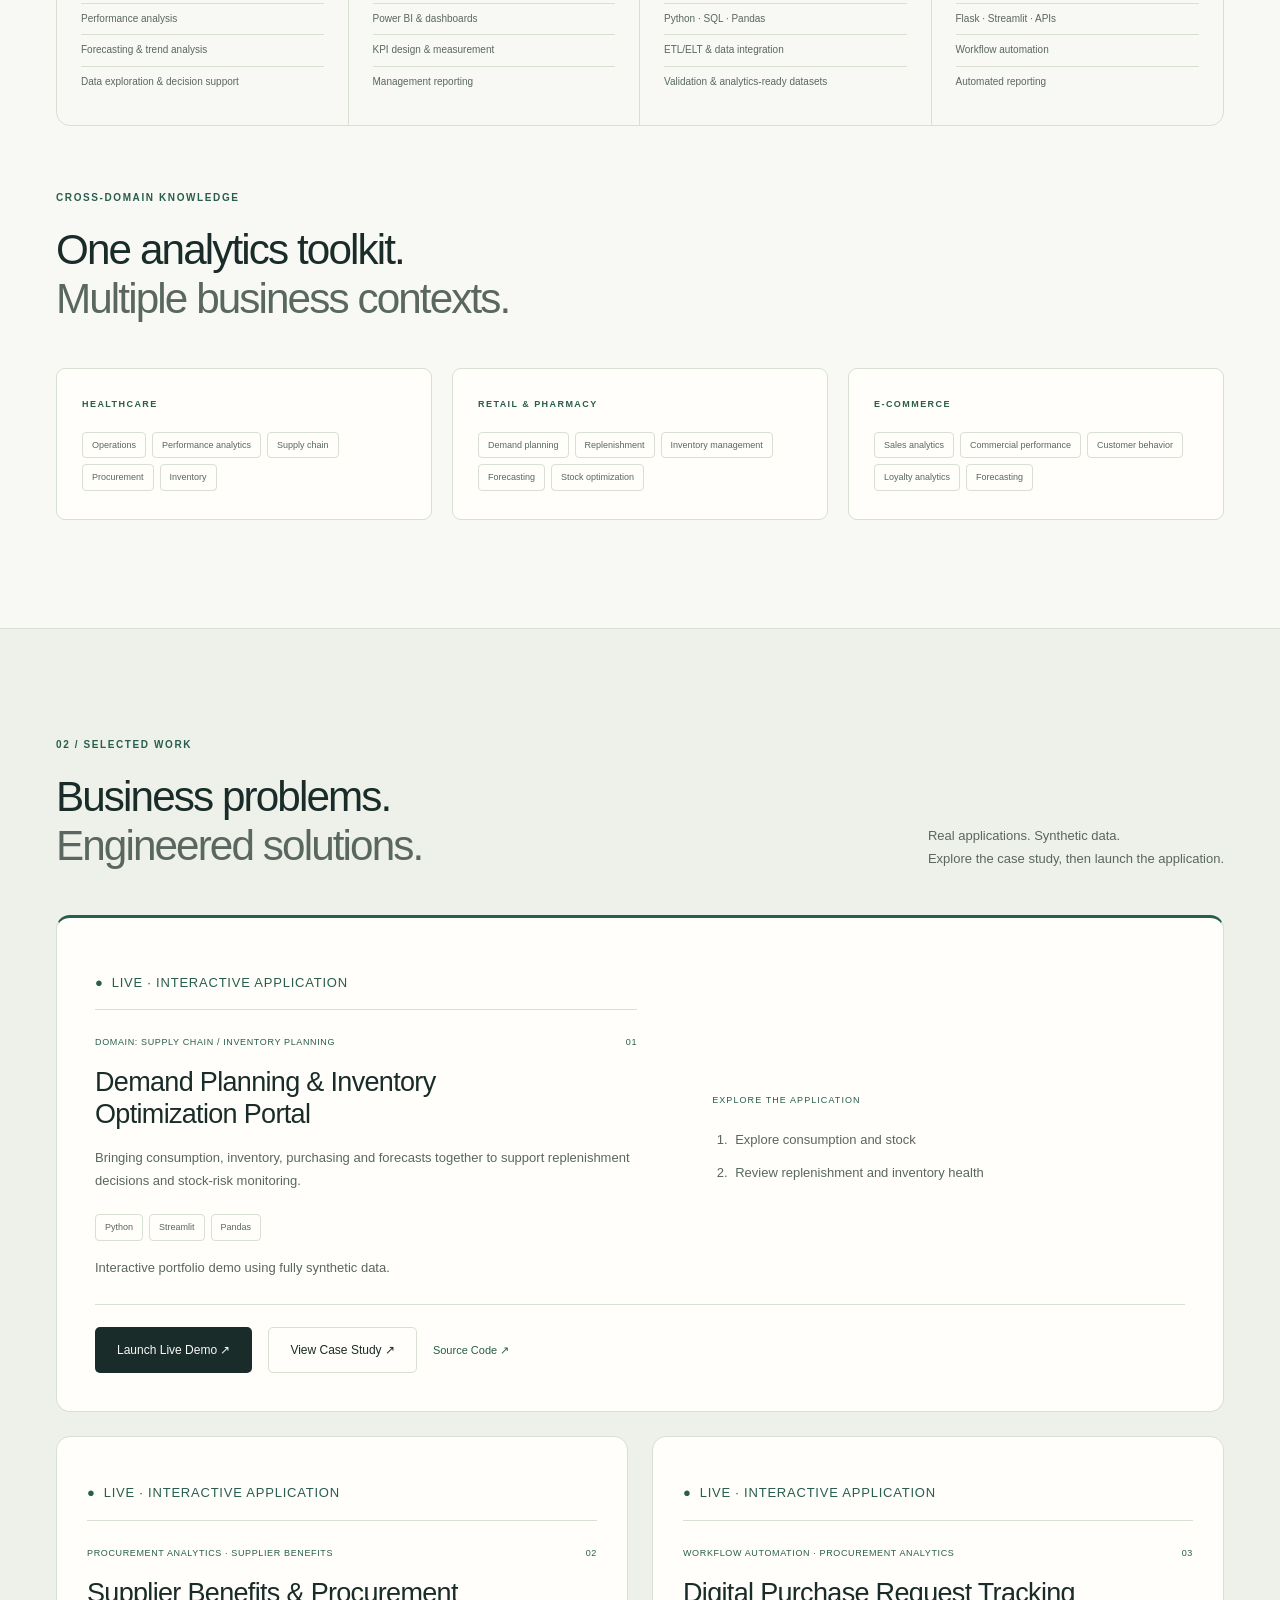
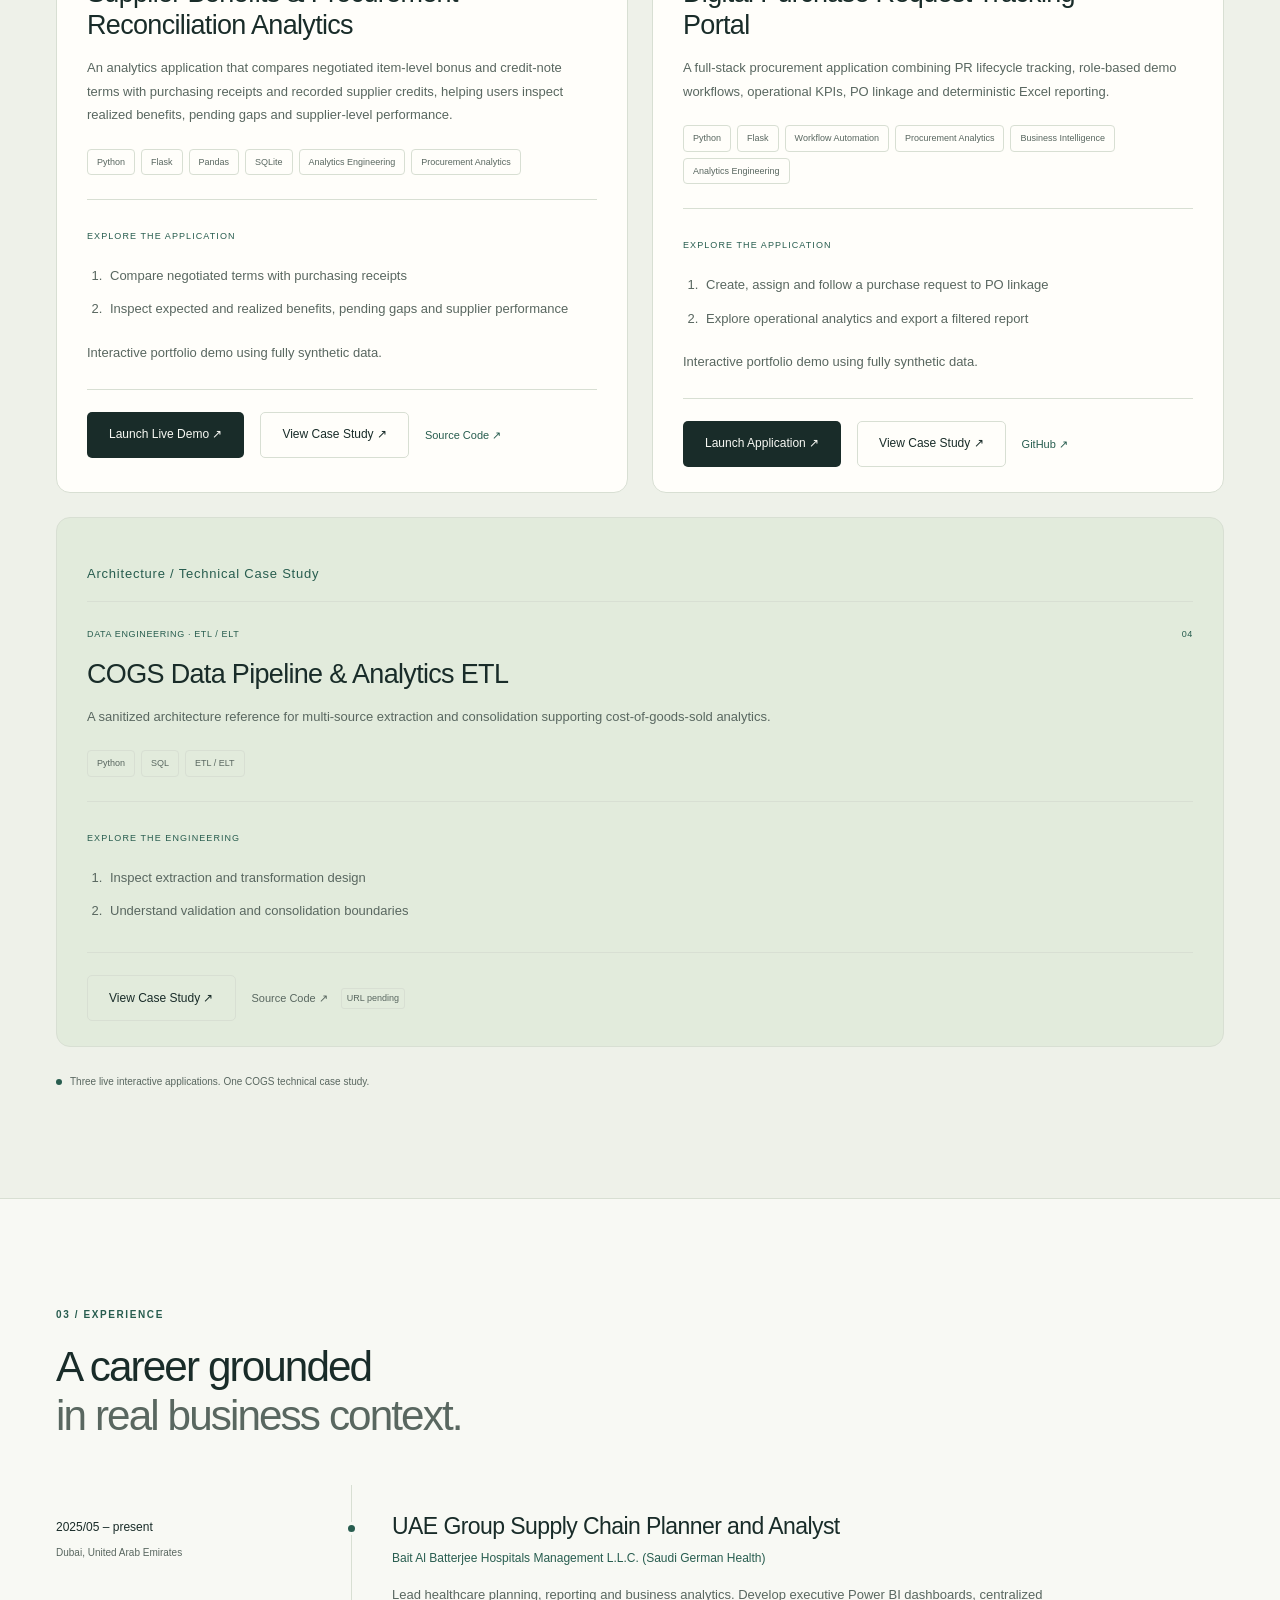
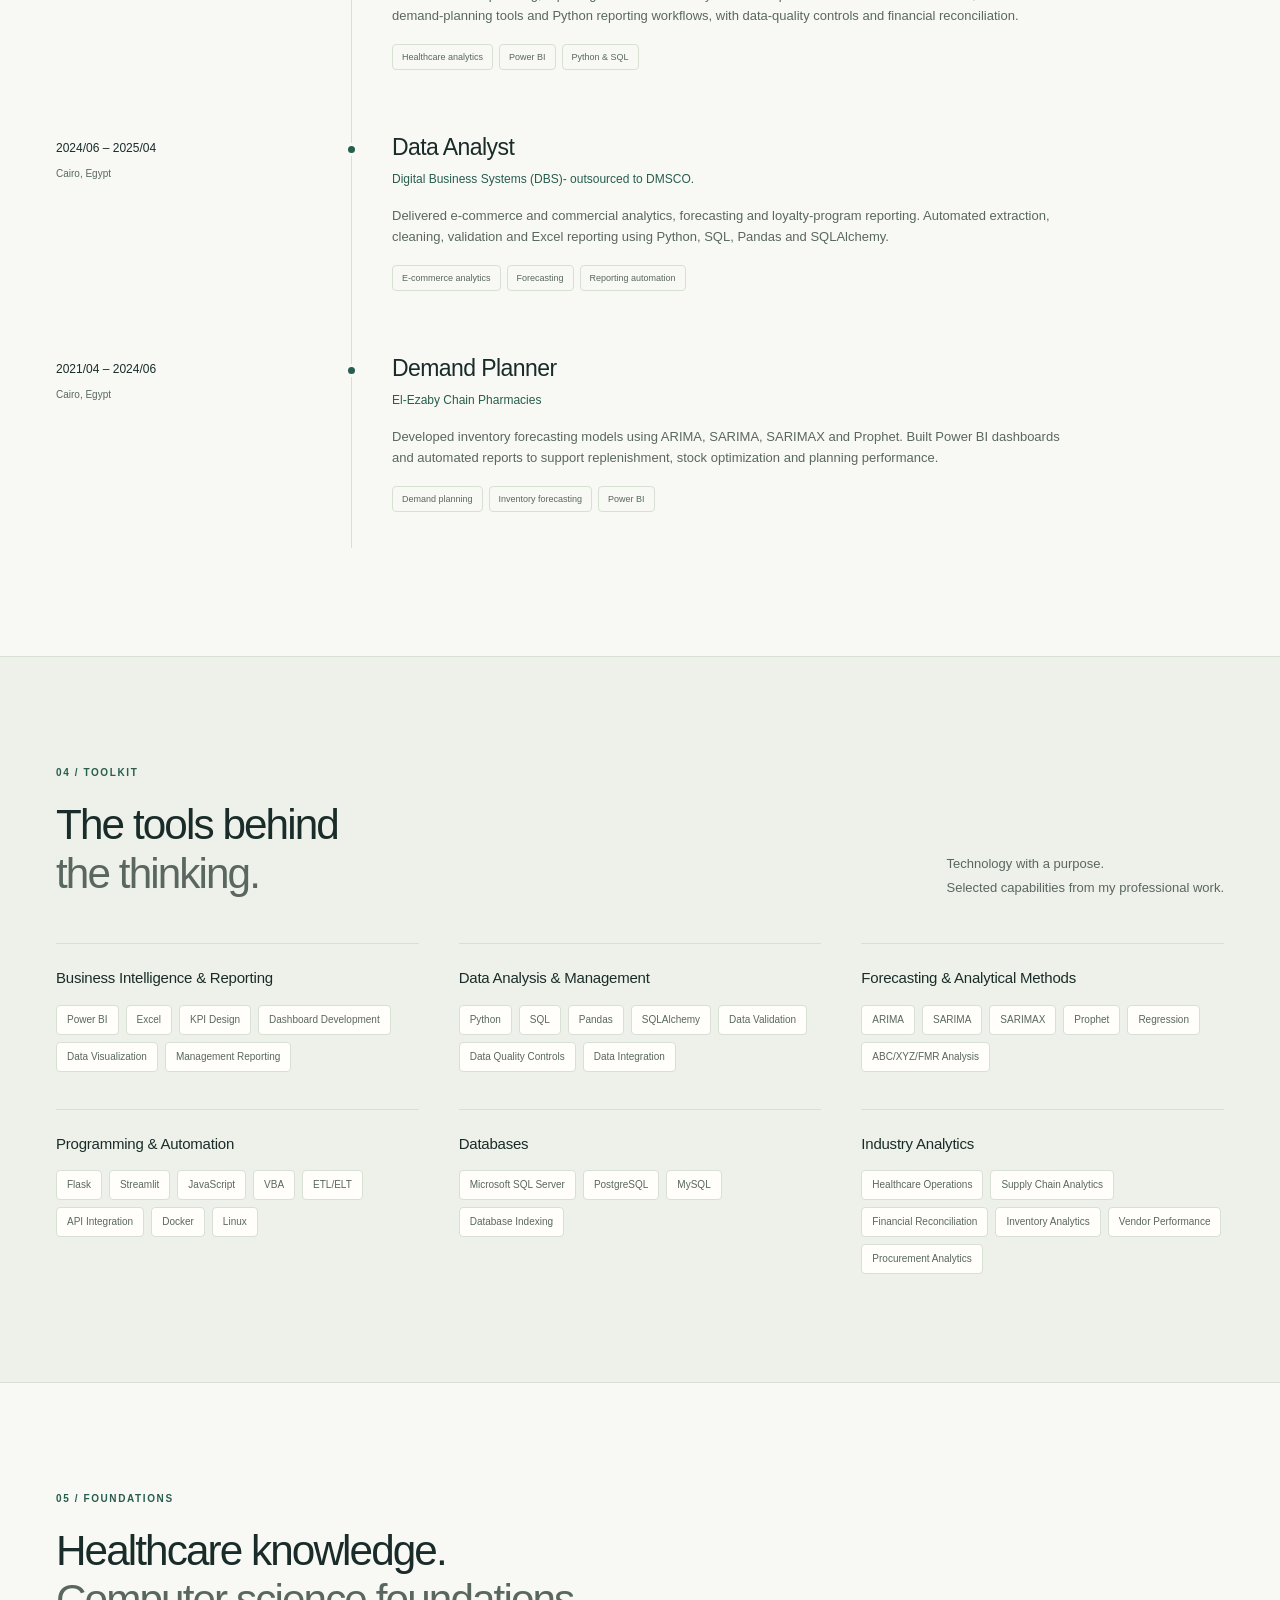
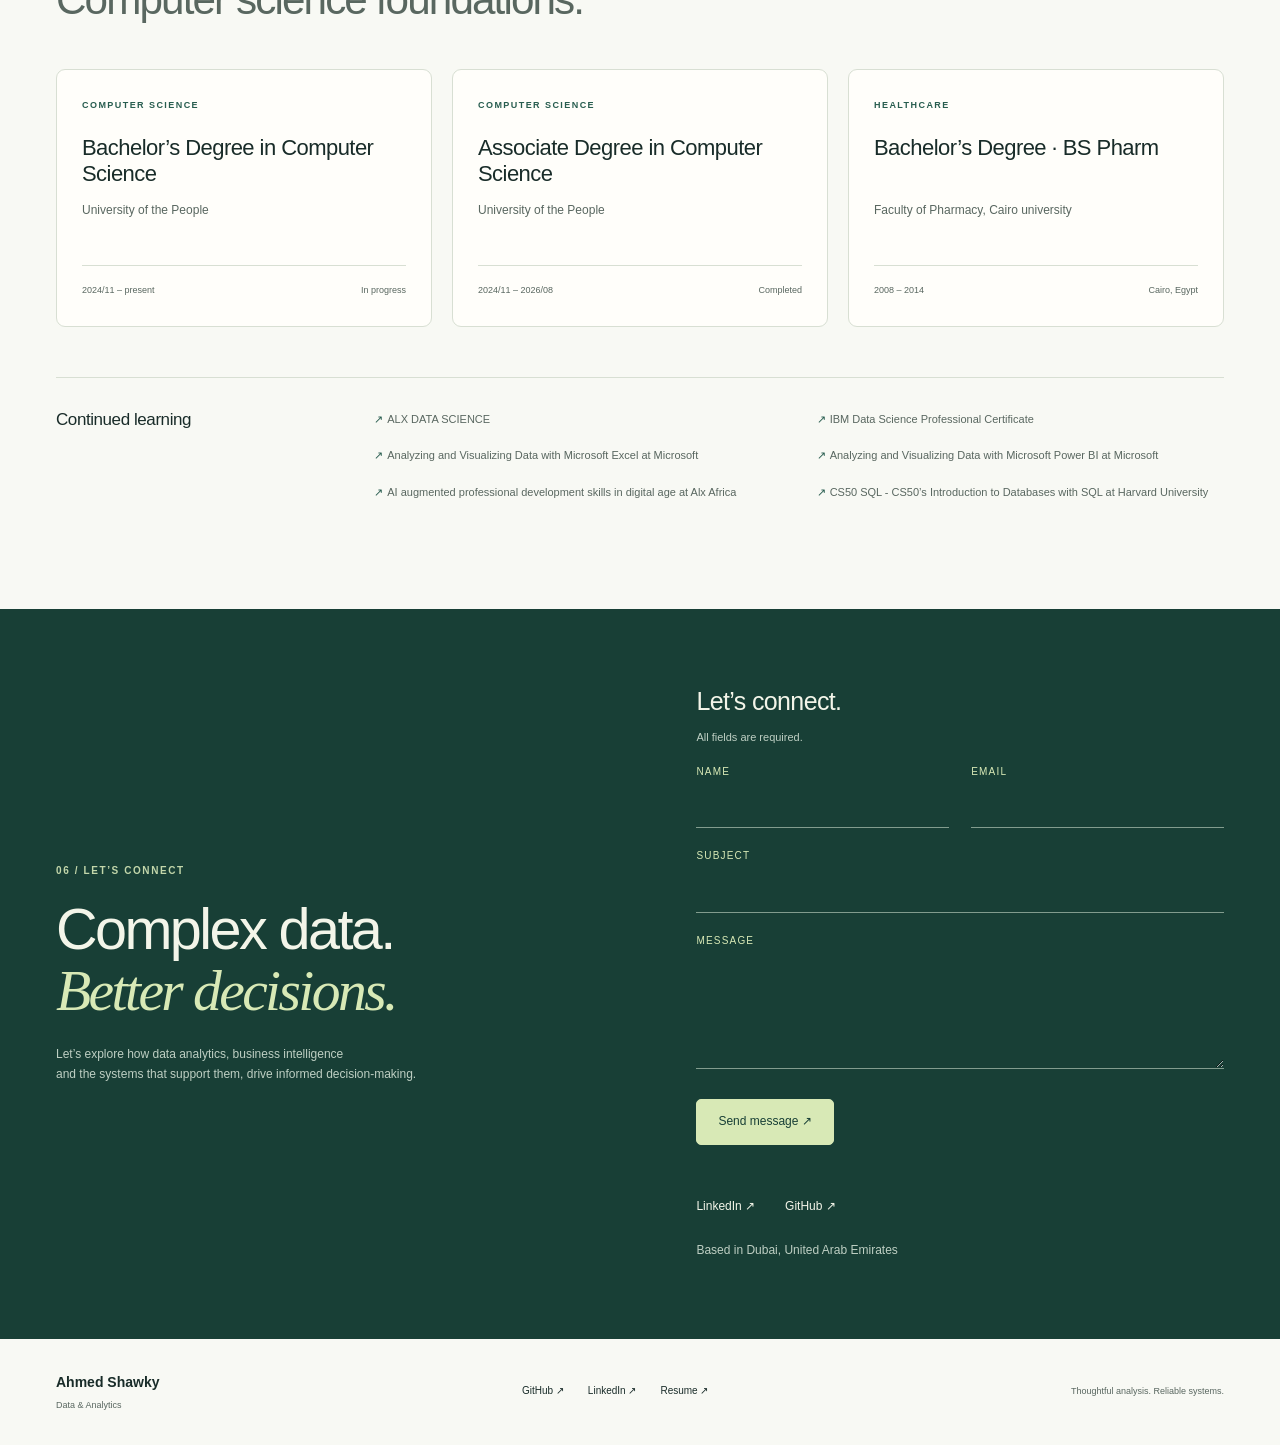
==== commit 480b2d42: "Activate Digital PR Tracker as live portfolio project" ====
--- a/index.html
+++ b/index.html
@@ -1,4 +1,4 @@
 <!doctype html>
 <html lang="en"><head><meta charset="utf-8"><meta name="viewport" content="width=device-width, initial-scale=1"><meta name="color-scheme" content="light dark"><title>Ahmed Shawky | Data Analytics, BI &amp; Analytics Engineering</title><meta name="description" content="Data and analytics professional specializing in business intelligence, analytics engineering, automation and data products, with cross-domain experience across healthcare, supply chain, retail and e-commerce."><meta property="og:type" content="website"><meta property="og:title" content="Ahmed Shawky | Data Analytics, BI &amp; Analytics Engineering"><meta property="og:description" content="Data and analytics professional specializing in business intelligence, analytics engineering, automation and data products, with cross-domain experience across healthcare, supply chain, retail and e-commerce."><meta property="og:site_name" content="Ahmed Shawky — Data &amp; Analytics"><meta name="twitter:card" content="summary_large_image"><!-- Canonical and og:url are populated only when siteUrl is configured. --><link rel="icon" type="image/svg+xml" href="assets/images/favicon.svg"><link rel="stylesheet" href="assets/css/styles.css?v=contact-1"><script src="assets/js/config.js?v=contact-1"></script><script src="assets/js/projects-config.js"></script><script defer src="assets/js/projects.js"></script><script src="assets/js/theme.js"></script><script defer src="assets/js/main.js?v=contact-1"></script><noscript><style>@media(max-width:950px){.site-header{position:relative}.nav-wrap{flex-wrap:wrap;padding-block:16px}#primary-nav{display:flex;position:static;max-height:none;width:100%;border:0;padding:10px 0}.menu-toggle,.theme-toggle{display:none}}</style></noscript><meta property="og:image" content="https://ashaw2y1.github.io/ahmed-shawky-portfolio/assets/images/ahmed-shawky-og.png"><meta property="og:image:width" content="1200"><meta property="og:image:height" content="630"><meta property="og:image:type" content="image/png"><meta property="og:image:alt" content="Ahmed Shawky — Data, Analytics &amp; Intelligent Systems"><meta name="twitter:title" content="Ahmed Shawky | Data Analytics, BI &amp; Analytics Engineering"><meta name="twitter:description" content="Data and analytics professional specializing in business intelligence, analytics engineering, automation and data products, with cross-domain experience across healthcare, supply chain, retail and e-commerce."><meta name="twitter:image" content="https://ashaw2y1.github.io/ahmed-shawky-portfolio/assets/images/ahmed-shawky-og.png"><meta name="twitter:image:alt" content="Ahmed Shawky — Data, Analytics &amp; Intelligent Systems"><link rel="canonical" href="https://ashaw2y1.github.io/ahmed-shawky-portfolio/"><meta property="og:url" content="https://ashaw2y1.github.io/ahmed-shawky-portfolio/"></head><body data-page="index.html"><a class="skip-link" href="#main">Skip to content</a><header class="site-header"><div class="nav-wrap"><a class="brand" href="index.html" aria-label="Ahmed Shawky home"><span class="brand-mark" aria-hidden="true">AS<span></span></span><span>Ahmed Shawky<span class="brand-caption">DATA &amp; ANALYTICS</span></span></a><button class="menu-toggle" aria-expanded="false" aria-controls="primary-nav">Menu <span aria-hidden="true">☰</span></button><nav id="primary-nav" aria-label="Main navigation"><a href="#home" data-nav="home">Home</a><a href="#about" data-nav="about">About</a><a href="#experience" data-nav="experience">Experience</a><a href="#projects" data-nav="projects">Projects</a><a href="#skills" data-nav="skills">Skills</a><a href="#education" data-nav="education">Education</a><a href="#contact" data-nav="contact">Contact</a><a class="nav-resume" href="assets/resume/Ahmed_Shawky.pdf" target="_blank" rel="noopener" data-analytics-event="resume_click">Resume <span aria-hidden="true">↗</span><span class="sr-only"> (PDF, new tab)</span></a><div class="mobile-social"><a data-profile="github" href="https://github.com/ashaw2y1" target="_blank" rel="noopener noreferrer" data-analytics-event="github_click">GitHub ↗</a><a data-profile="linkedin" href="https://www.linkedin.com/in/ashaw2y/" target="_blank" rel="noopener noreferrer" data-analytics-event="linkedin_click">LinkedIn ↗</a></div></nav><button class="theme-toggle" aria-label="Switch to dark mode" title="Switch to dark mode"><svg viewBox="0 0 24 24" width="19" height="19" fill="none" stroke="currentColor" stroke-width="1.6" aria-hidden="true"><circle cx="12" cy="12" r="4"/><path d="M12 2v2m0 16v2M2 12h2m16 0h2M5 5l1.5 1.5m11 11L19 19M5 19l1.5-1.5m11-11L19 5"/></svg></button></div></header><main id="main"><section id="home" class="hero container"><div class="hero-copy"><p class="eyebrow"><span></span> DUBAI, UNITED ARAB EMIRATES</p><h1>Ahmed Shawky<span>Data, Analytics<br>&amp; <em>Intelligent Systems.</em></span></h1><p class="hero-description">Building analytics products that transform complex operational data into reliable insights, automated workflows, and better business decisions.</p><p class="hero-specialties">Data Analytics <span>·</span> Business Intelligence<br>Analytics Engineering <span>·</span> Automation</p><div class="button-row"><a class="button primary" href="#projects">Explore my work <span aria-hidden="true">↗</span></a><a class="button secondary" href="assets/resume/Ahmed_Shawky.pdf" target="_blank" rel="noopener" data-analytics-event="resume_click">View resume <span aria-hidden="true">↗</span><span class="sr-only"> (PDF, new tab)</span></a></div><div class="hero-social"><a data-profile="linkedin" href="https://www.linkedin.com/in/ashaw2y/" target="_blank" rel="noopener noreferrer" data-analytics-event="linkedin_click">LinkedIn ↗</a><a data-profile="github" href="https://github.com/ashaw2y1" target="_blank" rel="noopener noreferrer" data-analytics-event="github_click">GitHub ↗</a></div></div><figure class="signal-panel analytics-visual"><img src="assets/images/analytics-engine-hero.webp" width="1672" height="941" alt="Operational data flowing through an analytics engine into forecasting, inventory optimization and better business decisions." decoding="async" fetchpriority="high"></figure></section><div class="focus-strip"><div class="container"><span>DOMAIN KNOWLEDGE.<br><strong>ENGINEERING MINDSET.</strong></span><p>Cross-domain knowledge</p><i>+</i><p>Data &amp; analytics</p><i>+</i><p>Business decisions</p></div></div>
-<section id="about" class="section container"><div class="section-heading"><p class="eyebrow">01 / THE INTERSECTION</p><h2>Understanding the business.<br><span>Engineering the insight.</span></h2></div><div class="about-grid"><p class="lead">Technical analytics capability. Practical business understanding.</p><div><p>My progression from a foundation in pharmacy operations to demand planning, data analytics and BI / analytics engineering connects business understanding with technical delivery. My experience spans healthcare, supply chain, retail / pharmacy and e-commerce.</p><p>Today, I develop dashboards, planning portals and automated reporting that connect financial, operational and supply-chain data. My approach combines domain knowledge with Python, SQL, Power BI and a continuing education in computer science.</p></div></div><p class="eyebrow capability-label">CORE CAPABILITIES</p><div class="expertise-grid"><article class="expertise-card reveal"><span class="card-number">01 /</span><h3>Data analytics</h3><p>Statistical analysis, exploration and trends that support business decisions.</p><ul><li>Performance analysis</li><li>Forecasting & trend analysis</li><li>Data exploration & decision support</li></ul></article><article class="expertise-card reveal"><span class="card-number">02 /</span><h3>Business intelligence</h3><p>Reliable reporting that brings performance into focus.</p><ul><li>Power BI & dashboards</li><li>KPI design & measurement</li><li>Management reporting</li></ul></article><article class="expertise-card reveal"><span class="card-number">03 /</span><h3>Analytics engineering</h3><p>Validated data foundations for dependable analysis.</p><ul><li>Python · SQL · Pandas</li><li>ETL/ELT & data integration</li><li>Validation & analytics-ready datasets</li></ul></article><article class="expertise-card reveal"><span class="card-number">04 /</span><h3>Automation & data products</h3><p>Analytics applications that connect insight with everyday work.</p><ul><li>Flask · Streamlit · APIs</li><li>Workflow automation</li><li>Automated reporting</li></ul></article></div><div class="domain-section"><div class="section-heading"><p class="eyebrow">CROSS-DOMAIN KNOWLEDGE</p><h2>One analytics toolkit.<br><span>Multiple business contexts.</span></h2></div><div class="domain-grid"><article class="education-card reveal"><p class="eyebrow">Healthcare</p><ul class="tags" aria-label="Domain experience"><li>Operations</li><li>Performance analytics</li><li>Supply chain</li><li>Procurement</li><li>Inventory</li></ul></article><article class="education-card reveal"><p class="eyebrow">Retail &amp; pharmacy</p><ul class="tags" aria-label="Domain experience"><li>Demand planning</li><li>Replenishment</li><li>Inventory management</li><li>Forecasting</li><li>Stock optimization</li></ul></article><article class="education-card reveal"><p class="eyebrow">E-commerce</p><ul class="tags" aria-label="Domain experience"><li>Sales analytics</li><li>Commercial performance</li><li>Customer behavior</li><li>Loyalty analytics</li><li>Forecasting</li></ul></article></div></div></section><section id="projects" class="section work-section"><div class="container"><div class="section-heading heading-row"><div><p class="eyebrow">02 / SELECTED WORK</p><h2>Business problems.<br><span>Engineered solutions.</span></h2></div><p>Real applications. Synthetic data.<br>Explore the case study, then launch the application.</p></div><div class="project-grid"><article data-project="demandPlanning" class="project-card featured reveal"><div class="project-copy"><p class="demo-label" data-demo-status>LIVE · INTERACTIVE APPLICATION</p><div class="project-meta"><span>Domain: Supply chain / Inventory planning</span><span>01</span></div><h3><a data-project-name href="projects/demand-planning.html" data-analytics-event="project_view">Demand Planning & Inventory Optimization Portal</a></h3><p>Bringing consumption, inventory, purchasing and forecasts together to support replenishment decisions and stock-risk monitoring.</p><ul data-project-tech class="tags" aria-label="Technologies"><li>Python</li><li>Pandas</li><li>Streamlit</li><li>SQL</li></ul><div class="try-workflow"><span>EXPLORE THE APPLICATION</span><ol><li>Explore consumption and stock</li><li>Review replenishment and inventory health</li></ol></div><p class="availability-note">Interactive portfolio demo using fully synthetic data.</p><div class="demo-actions"><a class="button primary demo-launch" data-demo-launch aria-disabled="true" role="link" tabindex="0" data-analytics-event="live_demo_click">Launch Live Demo <span class="pending">Deployment pending</span></a><a class="button secondary" href="projects/demand-planning.html" data-analytics-event="project_view">View Case Study ↗</a><a class="text-link" data-source-link aria-disabled="true" role="link" tabindex="0" data-analytics-event="source_code_click">Source Code <span class="pending">URL pending</span></a></div></div></article><article data-project="noiPortal" class="project-card  reveal"><div class="project-copy"><p class="demo-label" data-demo-status>LIVE · INTERACTIVE APPLICATION</p><div class="project-meta"><span>Procurement analytics · Supplier benefits</span><span>02</span></div><h3><a data-project-name href="projects/noi-portal.html" data-analytics-event="project_view">Supplier Benefits &amp; Procurement Reconciliation Analytics</a></h3><p>An analytics application that compares negotiated item-level bonus and credit-note terms with purchasing receipts and recorded supplier credits, helping users inspect realized benefits, pending gaps and supplier-level performance.</p><ul data-project-tech class="tags" aria-label="Technologies"><li>Python</li><li>Flask</li><li>Pandas</li><li>SQLite</li><li>Analytics Engineering</li><li>Procurement Analytics</li></ul><div class="try-workflow"><span>EXPLORE THE APPLICATION</span><ol><li>Compare negotiated terms with purchasing receipts</li><li>Inspect expected and realized benefits, pending gaps and supplier performance</li></ol></div><p class="availability-note">Interactive portfolio demo using fully synthetic data.</p><div class="demo-actions"><a class="button primary demo-launch" data-demo-launch href="https://supplier-benefits-analytics.onrender.com" target="_blank" rel="noopener noreferrer" data-analytics-event="live_demo_click">Launch Live Demo ↗</a><a class="button secondary" href="projects/noi-portal.html" data-analytics-event="project_view">View Case Study ↗</a><a class="text-link" data-source-link href="https://github.com/ashaw2y1/supplier-benefits-analytics" target="_blank" rel="noopener noreferrer" data-analytics-event="source_code_click">Source Code ↗</a></div></div></article><article data-project="digitalPR" class="project-card  reveal"><div class="project-copy"><p class="demo-label" data-demo-status>Interactive application · Deployment pending</p><div class="project-meta"><span>Workflow automation · Analytics applications</span><span>03</span></div><h3><a data-project-name href="projects/digital-pr-tracker.html" data-analytics-event="project_view">Digital Purchase Request Tracking Portal</a></h3><p>A Flask workflow application connecting purchase requests, purchaser assignment and purchase-order status tracking.</p><ul data-project-tech class="tags" aria-label="Technologies"><li>Python</li><li>Flask</li><li>SQLAlchemy</li><li>SQLite demo</li></ul><div class="try-workflow"><span>EXPLORE THE APPLICATION</span><ol><li>Explore purchase-request status</li><li>Follow purchaser assignment and PO tracking</li></ol></div><div class="demo-actions"><a class="button primary demo-launch" data-demo-launch aria-disabled="true" role="link" tabindex="0" data-analytics-event="live_demo_click">Launch Live Demo <span class="pending">Deployment pending</span></a><a class="button secondary" href="projects/digital-pr-tracker.html" data-analytics-event="project_view">View Case Study ↗</a><a class="text-link" data-source-link aria-disabled="true" role="link" tabindex="0" data-analytics-event="source_code_click">Source Code <span class="pending">URL pending</span></a></div></div></article><article data-project="cogsPipeline" class="project-card  reveal"><div class="project-copy"><p class="demo-label" data-demo-status>Architecture / Technical Case Study</p><div class="project-meta"><span>Data engineering · ETL / ELT</span><span>04</span></div><h3><a data-project-name href="projects/cogs-etl-pipeline.html" data-analytics-event="project_view">COGS Data Pipeline & Analytics ETL</a></h3><p>A sanitized architecture reference for multi-source extraction and consolidation supporting cost-of-goods-sold analytics.</p><ul data-project-tech class="tags" aria-label="Technologies"><li>Python</li><li>SQL Server</li><li>ETL / ELT</li></ul><div class="try-workflow"><span>EXPLORE THE ENGINEERING</span><ol><li>Inspect extraction and transformation design</li><li>Understand validation and consolidation boundaries</li></ol></div><div class="demo-actions"><a class="button primary demo-launch" data-demo-launch hidden aria-disabled="true" role="link" tabindex="0" data-analytics-event="live_demo_click">Launch Live Demo <span class="pending">Deployment pending</span></a><a class="button secondary" href="projects/cogs-etl-pipeline.html" data-analytics-event="project_view">View Case Study ↗</a><a class="text-link" data-source-link aria-disabled="true" role="link" tabindex="0" data-analytics-event="source_code_click">Source Code <span class="pending">URL pending</span></a></div></div></article></div><p class="work-note"><span class="status-dot"></span> Two live interactive applications. One application awaiting public deployment. One COGS technical case study.</p></div></section>
+<section id="about" class="section container"><div class="section-heading"><p class="eyebrow">01 / THE INTERSECTION</p><h2>Understanding the business.<br><span>Engineering the insight.</span></h2></div><div class="about-grid"><p class="lead">Technical analytics capability. Practical business understanding.</p><div><p>My progression from a foundation in pharmacy operations to demand planning, data analytics and BI / analytics engineering connects business understanding with technical delivery. My experience spans healthcare, supply chain, retail / pharmacy and e-commerce.</p><p>Today, I develop dashboards, planning portals and automated reporting that connect financial, operational and supply-chain data. My approach combines domain knowledge with Python, SQL, Power BI and a continuing education in computer science.</p></div></div><p class="eyebrow capability-label">CORE CAPABILITIES</p><div class="expertise-grid"><article class="expertise-card reveal"><span class="card-number">01 /</span><h3>Data analytics</h3><p>Statistical analysis, exploration and trends that support business decisions.</p><ul><li>Performance analysis</li><li>Forecasting & trend analysis</li><li>Data exploration & decision support</li></ul></article><article class="expertise-card reveal"><span class="card-number">02 /</span><h3>Business intelligence</h3><p>Reliable reporting that brings performance into focus.</p><ul><li>Power BI & dashboards</li><li>KPI design & measurement</li><li>Management reporting</li></ul></article><article class="expertise-card reveal"><span class="card-number">03 /</span><h3>Analytics engineering</h3><p>Validated data foundations for dependable analysis.</p><ul><li>Python · SQL · Pandas</li><li>ETL/ELT & data integration</li><li>Validation & analytics-ready datasets</li></ul></article><article class="expertise-card reveal"><span class="card-number">04 /</span><h3>Automation & data products</h3><p>Analytics applications that connect insight with everyday work.</p><ul><li>Flask · Streamlit · APIs</li><li>Workflow automation</li><li>Automated reporting</li></ul></article></div><div class="domain-section"><div class="section-heading"><p class="eyebrow">CROSS-DOMAIN KNOWLEDGE</p><h2>One analytics toolkit.<br><span>Multiple business contexts.</span></h2></div><div class="domain-grid"><article class="education-card reveal"><p class="eyebrow">Healthcare</p><ul class="tags" aria-label="Domain experience"><li>Operations</li><li>Performance analytics</li><li>Supply chain</li><li>Procurement</li><li>Inventory</li></ul></article><article class="education-card reveal"><p class="eyebrow">Retail &amp; pharmacy</p><ul class="tags" aria-label="Domain experience"><li>Demand planning</li><li>Replenishment</li><li>Inventory management</li><li>Forecasting</li><li>Stock optimization</li></ul></article><article class="education-card reveal"><p class="eyebrow">E-commerce</p><ul class="tags" aria-label="Domain experience"><li>Sales analytics</li><li>Commercial performance</li><li>Customer behavior</li><li>Loyalty analytics</li><li>Forecasting</li></ul></article></div></div></section><section id="projects" class="section work-section"><div class="container"><div class="section-heading heading-row"><div><p class="eyebrow">02 / SELECTED WORK</p><h2>Business problems.<br><span>Engineered solutions.</span></h2></div><p>Real applications. Synthetic data.<br>Explore the case study, then launch the application.</p></div><div class="project-grid"><article data-project="demandPlanning" class="project-card featured reveal"><div class="project-copy"><p class="demo-label" data-demo-status>LIVE · INTERACTIVE APPLICATION</p><div class="project-meta"><span>Domain: Supply chain / Inventory planning</span><span>01</span></div><h3><a data-project-name href="projects/demand-planning.html" data-analytics-event="project_view">Demand Planning & Inventory Optimization Portal</a></h3><p>Bringing consumption, inventory, purchasing and forecasts together to support replenishment decisions and stock-risk monitoring.</p><ul data-project-tech class="tags" aria-label="Technologies"><li>Python</li><li>Pandas</li><li>Streamlit</li><li>SQL</li></ul><div class="try-workflow"><span>EXPLORE THE APPLICATION</span><ol><li>Explore consumption and stock</li><li>Review replenishment and inventory health</li></ol></div><p class="availability-note">Interactive portfolio demo using fully synthetic data.</p><div class="demo-actions"><a class="button primary demo-launch" data-demo-launch aria-disabled="true" role="link" tabindex="0" data-analytics-event="live_demo_click">Launch Live Demo <span class="pending">Deployment pending</span></a><a class="button secondary" href="projects/demand-planning.html" data-analytics-event="project_view">View Case Study ↗</a><a class="text-link" data-source-link aria-disabled="true" role="link" tabindex="0" data-analytics-event="source_code_click">Source Code <span class="pending">URL pending</span></a></div></div></article><article data-project="noiPortal" class="project-card  reveal"><div class="project-copy"><p class="demo-label" data-demo-status>LIVE · INTERACTIVE APPLICATION</p><div class="project-meta"><span>Procurement analytics · Supplier benefits</span><span>02</span></div><h3><a data-project-name href="projects/noi-portal.html" data-analytics-event="project_view">Supplier Benefits &amp; Procurement Reconciliation Analytics</a></h3><p>An analytics application that compares negotiated item-level bonus and credit-note terms with purchasing receipts and recorded supplier credits, helping users inspect realized benefits, pending gaps and supplier-level performance.</p><ul data-project-tech class="tags" aria-label="Technologies"><li>Python</li><li>Flask</li><li>Pandas</li><li>SQLite</li><li>Analytics Engineering</li><li>Procurement Analytics</li></ul><div class="try-workflow"><span>EXPLORE THE APPLICATION</span><ol><li>Compare negotiated terms with purchasing receipts</li><li>Inspect expected and realized benefits, pending gaps and supplier performance</li></ol></div><p class="availability-note">Interactive portfolio demo using fully synthetic data.</p><div class="demo-actions"><a class="button primary demo-launch" data-demo-launch href="https://supplier-benefits-analytics.onrender.com" target="_blank" rel="noopener noreferrer" data-analytics-event="live_demo_click">Launch Live Demo ↗</a><a class="button secondary" href="projects/noi-portal.html" data-analytics-event="project_view">View Case Study ↗</a><a class="text-link" data-source-link href="https://github.com/ashaw2y1/supplier-benefits-analytics" target="_blank" rel="noopener noreferrer" data-analytics-event="source_code_click">Source Code ↗</a></div></div></article><article data-project="digitalPR" class="project-card reveal"><div class="project-copy"><p class="demo-label is-live" data-demo-status>LIVE · INTERACTIVE APPLICATION</p><div class="project-meta"><span>Workflow automation · Procurement analytics</span><span>03</span></div><h3><a data-project-name href="projects/digital-pr-tracker.html" data-analytics-event="project_view">Digital Purchase Request Tracking Portal</a></h3><p>A full-stack procurement application combining PR lifecycle tracking, role-based demo workflows, operational KPIs, PO linkage and deterministic Excel reporting.</p><ul data-project-tech class="tags" aria-label="Technologies"><li>Python</li><li>Flask</li><li>Workflow Automation</li><li>Procurement Analytics</li><li>Business Intelligence</li><li>Analytics Engineering</li></ul><div class="try-workflow"><span>EXPLORE THE APPLICATION</span><ol><li>Create, assign and follow a purchase request to PO linkage</li><li>Explore operational analytics and export a filtered report</li></ol></div><p class="availability-note">Interactive portfolio demo using fully synthetic data.</p><div class="demo-actions"><a class="button primary demo-launch" data-demo-launch data-cta-label="Launch Application ↗" href="https://digital-purchase-request-tracker.onrender.com/" target="_blank" rel="noopener noreferrer" data-analytics-event="live_demo_click">Launch Application ↗</a><a class="button secondary" href="projects/digital-pr-tracker.html" data-analytics-event="project_view">View Case Study ↗</a><a class="text-link" data-source-link data-cta-label="GitHub ↗" href="https://github.com/ashaw2y1/digital-purchase-request-tracker" target="_blank" rel="noopener noreferrer" data-analytics-event="source_code_click">GitHub ↗</a></div></div></article><article data-project="cogsPipeline" class="project-card  reveal"><div class="project-copy"><p class="demo-label" data-demo-status>Architecture / Technical Case Study</p><div class="project-meta"><span>Data engineering · ETL / ELT</span><span>04</span></div><h3><a data-project-name href="projects/cogs-etl-pipeline.html" data-analytics-event="project_view">COGS Data Pipeline & Analytics ETL</a></h3><p>A sanitized architecture reference for multi-source extraction and consolidation supporting cost-of-goods-sold analytics.</p><ul data-project-tech class="tags" aria-label="Technologies"><li>Python</li><li>SQL Server</li><li>ETL / ELT</li></ul><div class="try-workflow"><span>EXPLORE THE ENGINEERING</span><ol><li>Inspect extraction and transformation design</li><li>Understand validation and consolidation boundaries</li></ol></div><div class="demo-actions"><a class="button primary demo-launch" data-demo-launch hidden aria-disabled="true" role="link" tabindex="0" data-analytics-event="live_demo_click">Launch Live Demo <span class="pending">Deployment pending</span></a><a class="button secondary" href="projects/cogs-etl-pipeline.html" data-analytics-event="project_view">View Case Study ↗</a><a class="text-link" data-source-link aria-disabled="true" role="link" tabindex="0" data-analytics-event="source_code_click">Source Code <span class="pending">URL pending</span></a></div></div></article></div><p class="work-note"><span class="status-dot"></span> Three live interactive applications. One COGS technical case study.</p></div></section>
 <section id="experience" class="section container"><div class="section-heading"><p class="eyebrow">03 / EXPERIENCE</p><h2>A career grounded<br><span>in real business context.</span></h2></div><div class="timeline"><article class="timeline-item reveal"><div class="timeline-date">2025/05 – present<span>Dubai, United Arab Emirates</span></div><div class="timeline-content"><h3>UAE Group Supply Chain Planner and Analyst</h3><p class="employer">Bait Al Batterjee Hospitals Management L.L.C. (Saudi German Health)</p><p>Lead healthcare planning, reporting and business analytics. Develop executive Power BI dashboards, centralized demand-planning tools and Python reporting workflows, with data-quality controls and financial reconciliation.</p><ul class="tags" aria-label="Technologies"><li>Healthcare analytics</li><li>Power BI</li><li>Python &amp; SQL</li></ul></div></article><article class="timeline-item reveal"><div class="timeline-date">2024/06 – 2025/04<span>Cairo, Egypt</span></div><div class="timeline-content"><h3>Data Analyst</h3><p class="employer">Digital Business Systems (DBS)- outsourced to DMSCO.</p><p>Delivered e-commerce and commercial analytics, forecasting and loyalty-program reporting. Automated extraction, cleaning, validation and Excel reporting using Python, SQL, Pandas and SQLAlchemy.</p><ul class="tags" aria-label="Technologies"><li>E-commerce analytics</li><li>Forecasting</li><li>Reporting automation</li></ul></div></article><article class="timeline-item reveal"><div class="timeline-date">2021/04 – 2024/06<span>Cairo, Egypt</span></div><div class="timeline-content"><h3>Demand Planner</h3><p class="employer">El-Ezaby Chain Pharmacies</p><p>Developed inventory forecasting models using ARIMA, SARIMA, SARIMAX and Prophet. Built Power BI dashboards and automated reports to support replenishment, stock optimization and planning performance.</p><ul class="tags" aria-label="Technologies"><li>Demand planning</li><li>Inventory forecasting</li><li>Power BI</li></ul></div></article></div></section><section id="skills" class="section skills-section"><div class="container"><div class="section-heading heading-row"><div><p class="eyebrow">04 / TOOLKIT</p><h2>The tools behind<br><span>the thinking.</span></h2></div><p>Technology with a purpose.<br>Selected capabilities from my professional work.</p></div><div class="skills-grid"><article class="skill-group"><h3>Business Intelligence &amp; Reporting</h3><ul class="tags" aria-label="Technologies"><li>Power BI</li><li>Excel</li><li>KPI Design</li><li>Dashboard Development</li><li>Data Visualization</li><li>Management Reporting</li></ul></article><article class="skill-group"><h3>Data Analysis &amp; Management</h3><ul class="tags" aria-label="Technologies"><li>Python</li><li>SQL</li><li>Pandas</li><li>SQLAlchemy</li><li>Data Validation</li><li>Data Quality Controls</li><li>Data Integration</li></ul></article><article class="skill-group"><h3>Forecasting &amp; Analytical Methods</h3><ul class="tags" aria-label="Technologies"><li>ARIMA</li><li>SARIMA</li><li>SARIMAX</li><li>Prophet</li><li>Regression</li><li>ABC/XYZ/FMR Analysis</li></ul></article><article class="skill-group"><h3>Programming &amp; Automation</h3><ul class="tags" aria-label="Technologies"><li>Flask</li><li>Streamlit</li><li>JavaScript</li><li>VBA</li><li>ETL/ELT</li><li>API Integration</li><li>Docker</li><li>Linux</li></ul></article><article class="skill-group"><h3>Databases</h3><ul class="tags" aria-label="Technologies"><li>Microsoft SQL Server</li><li>PostgreSQL</li><li>MySQL</li><li>Database Indexing</li></ul></article><article class="skill-group"><h3>Industry Analytics</h3><ul class="tags" aria-label="Technologies"><li>Healthcare Operations</li><li>Supply Chain Analytics</li><li>Financial Reconciliation</li><li>Inventory Analytics</li><li>Vendor Performance</li><li>Procurement Analytics</li></ul></article></div></div></section><section id="education" class="section container"><div class="section-heading"><p class="eyebrow">05 / FOUNDATIONS</p><h2>Healthcare knowledge.<br><span>Computer science foundations.</span></h2></div><div class="education-grid"><article class="education-card reveal"><p class="eyebrow">COMPUTER SCIENCE</p><h3>Bachelor’s Degree in Computer Science</h3><p>University of the People</p><div><span>2024/11 – present</span><span>In progress</span></div></article><article class="education-card reveal"><p class="eyebrow">COMPUTER SCIENCE</p><h3>Associate Degree in Computer Science</h3><p>University of the People</p><div><span>2024/11 – 2026/08</span><span>Completed</span></div></article><article class="education-card reveal"><p class="eyebrow">HEALTHCARE</p><h3>Bachelor’s Degree · BS Pharm</h3><p>Faculty of Pharmacy, Cairo university</p><div><span>2008 – 2014</span><span>Cairo, Egypt</span></div></article></div><div class="certifications"><h3>Continued learning</h3><ul><li>ALX DATA SCIENCE</li><li>IBM Data Science Professional Certificate</li><li>Analyzing and Visualizing Data with Microsoft Excel at Microsoft</li><li>Analyzing and Visualizing Data with Microsoft Power BI at Microsoft</li><li>AI augmented professional development skills in digital age at Alx Africa</li><li>CS50 SQL - CS50’s Introduction to Databases with SQL at Harvard University</li></ul></div></section><section id="contact" class="contact-section"><div class="container contact-grid"><div><p class="eyebrow">06 / LET’S CONNECT</p><h2>Complex data.<br><em>Better decisions.</em></h2><p>Let’s explore how data analytics, business intelligence<br class="desktop-break"> and the systems that support them, drive informed decision-making.</p></div><div class="contact-links"><h3 id="contact-form-heading">Let’s connect.</h3><form id="contact-form" action="https://formspree.io/f/moevwqap" method="POST" aria-labelledby="contact-form-heading" data-analytics-event="contact_form_view" data-analytics-submit="contact_form_submit" data-analytics-success="contact_form_success" data-analytics-error="contact_form_error" data-state="idle"><p class="form-hint">All fields are required.</p><div class="contact-fields"><div class="contact-field"><label for="contact-name">Name</label><input id="contact-name" name="name" type="text" autocomplete="name" required maxlength="150"></div><div class="contact-field"><label for="contact-email">Email</label><input id="contact-email" name="email" type="email" autocomplete="email" required maxlength="254"></div><div class="contact-field field-wide"><label for="contact-subject">Subject</label><input id="contact-subject" name="subject" type="text" autocomplete="off" required maxlength="200"></div><div class="contact-field field-wide"><label for="contact-message">Message</label><textarea id="contact-message" name="message" autocomplete="off" required maxlength="5000" rows="4"></textarea></div></div><div class="contact-honeypot" aria-hidden="true"><label for="contact-website">Leave this field empty</label><input id="contact-website" name="_gotcha" type="text" tabindex="-1" autocomplete="off"></div><button class="button contact-submit" type="submit" data-analytics-event="contact_form_submit" disabled>Send message ↗</button><p id="contact-status" class="contact-status" role="status" aria-live="polite" aria-atomic="true"></p><noscript><p>Please enable JavaScript to send a message, or connect using the profile links below.</p></noscript></form><div><a data-profile="linkedin" href="https://www.linkedin.com/in/ashaw2y/" target="_blank" rel="noopener noreferrer" data-analytics-event="linkedin_click">LinkedIn ↗</a><a data-profile="github" href="https://github.com/ashaw2y1" target="_blank" rel="noopener noreferrer" data-analytics-event="github_click">GitHub ↗</a></div><p>Based in Dubai, United Arab Emirates</p></div></div></section></main><footer class="site-footer container"><a class="footer-name" href="index.html">Ahmed Shawky<span>Data &amp; Analytics</span></a><div class="footer-links"><a data-profile="github" href="https://github.com/ashaw2y1" target="_blank" rel="noopener noreferrer" data-analytics-event="github_click">GitHub ↗</a><a data-profile="linkedin" href="https://www.linkedin.com/in/ashaw2y/" target="_blank" rel="noopener noreferrer" data-analytics-event="linkedin_click">LinkedIn ↗</a><a href="assets/resume/Ahmed_Shawky.pdf" target="_blank" rel="noopener" data-analytics-event="resume_click">Resume ↗</a></div><p>Thoughtful analysis. Reliable systems.</p></footer><a class="back-top" href="#main" aria-label="Back to top">↑</a></body></html>
